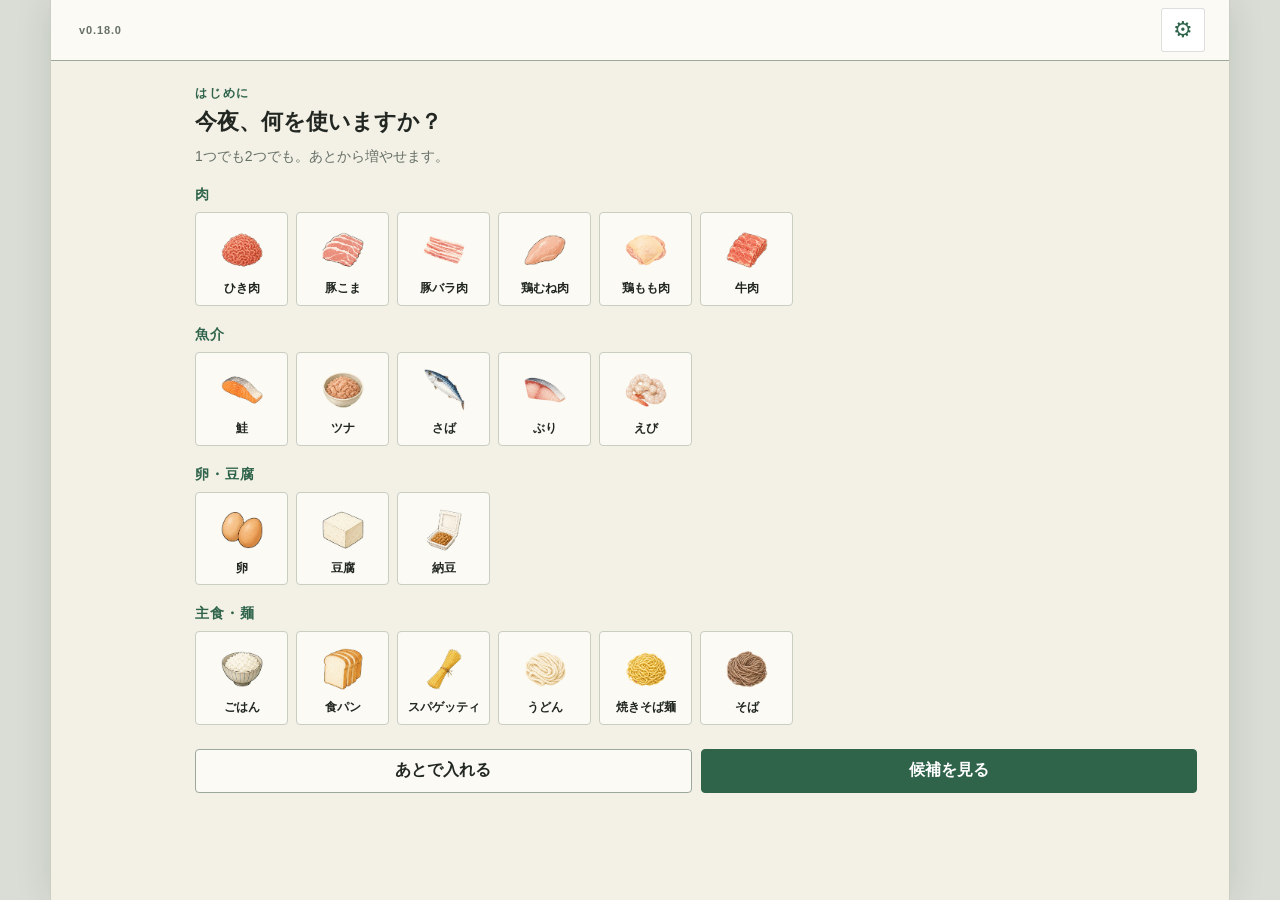
==== index.html @ 42c3d631 "feat: 冷蔵庫の食材を大きくし、上の棚から詰める 方針書は冷蔵庫の絵を「変更しない表現の核」と定めているのに、この画面が いちばん粗かった。食材は48px相当で、3品を3段の冷蔵室へ入れると各段に" ====
<!doctype html>
<html lang="ja">
<head>
  <meta charset="utf-8">
  <meta name="viewport" content="width=device-width, initial-scale=1, viewport-fit=cover">
  <meta name="theme-color" content="#f3f0e6">
  <meta name="description" content="冷蔵庫の在庫を管理し、残っている食材から今日作れる料理を提案するスマホ・タブレット対応アプリ">
  <title>冷蔵庫の現在地</title>
  <link rel="manifest" href="manifest.json?v=b750de2d">
  <link rel="icon" type="image/png" sizes="32x32" href="assets/icons/favicon-32.png?v=a1371f08">
  <link rel="apple-touch-icon" href="assets/icons/apple-touch-icon.png?v=0db390f0">
  <meta name="apple-mobile-web-app-capable" content="yes">
  <meta name="mobile-web-app-capable" content="yes">
  <meta name="apple-mobile-web-app-status-bar-style" content="default">
  <meta name="apple-mobile-web-app-title" content="冷蔵庫の現在地">
  <link rel="stylesheet" href="styles.css?v=ec58aba3">
  <script src="vendor/tesseract/tesseract.min.js?v=7.0.0" defer></script>
  <script src="recipe-expansion.js?v=3e0c5a6c" defer></script>
  <script src="app.js?v=535bc3f7" defer></script>
  <!--
    起動の読み込み画面は、外部CSS（styles.css）が届く前から出したいので、
    ここだけ色を直書きしている（:root の変数に頼らない）。回線が細いときほど
    このCSSが要るのに、それ自体が同じ回線でまだ届いていない、という
    ねじれを避けるため。
  -->
  <style>
    #boot-loading {
      position: fixed;
      inset: 0;
      z-index: 999;
      display: flex;
      flex-direction: column;
      align-items: center;
      justify-content: center;
      gap: 14px;
      background: #f3f0e6;
      color: #667067;
      font-family: -apple-system, BlinkMacSystemFont, "Hiragino Sans", "Yu Gothic UI", sans-serif;
    }
    #boot-loading[hidden] {
      display: none;
    }
    #boot-loading .boot-loading-mark {
      width: 34px;
      height: 34px;
      border-radius: 50%;
      border: 3px solid #dce8df;
      border-top-color: #2f644b;
      animation: boot-loading-spin 0.9s linear infinite;
    }
    #boot-loading p {
      margin: 0;
      font-size: 0.8rem;
      font-weight: 700;
      letter-spacing: 0.02em;
    }
    @keyframes boot-loading-spin {
      to { transform: rotate(360deg); }
    }
    @media (prefers-reduced-motion: reduce) {
      #boot-loading .boot-loading-mark {
        animation: none;
      }
    }
  </style>
  <script>
    // ★app.js は素通しの逐次実行で、途中で例外が起きると最後の
    // 「読み込み画面を消す」行まで届かない。読み込み画面が消えないまま
    // 固まって見えるのを避けるため、ここだけは app.js を待たずに
    // 一定時間で強制的に消す安全弁を置いておく。
    window.setTimeout(() => {
      const el = document.getElementById("boot-loading");
      if (el) el.hidden = true;
    }, 8000);
  </script>
</head>
<body>
  <div id="boot-loading" role="status" aria-live="polite">
    <span class="boot-loading-mark" aria-hidden="true"></span>
    <p>読み込んでいます…</p>
  </div>
  <div class="app-shell">
    <!-- タイトルは出さない（本人の指定）。共有中は同期をすぐ押せる細い帯にする -->
    <header class="app-header" id="app-header">
      <h1 class="visually-hidden">冷蔵庫の現在地</h1>
      <p class="app-version" id="app-version" aria-label="アプリのバージョン"></p>
      <div class="header-actions">
        <button class="header-sync-button" type="button" id="header-sync" aria-label="共有データを今すぐ同期する" hidden>
          <span class="header-sync-icon" aria-hidden="true">↻</span>
          <span id="header-sync-label">同期</span>
        </button>
        <button class="header-settings-button" type="button" id="open-settings" aria-label="設定" aria-haspopup="dialog" aria-controls="settings-dialog">
          <span aria-hidden="true">⚙</span>
        </button>
      </div>
    </header>

    <main>
      <!-- 初回だけ出す。サンプルの5品を入れる代わりに、最初の一食を決める
           過程をそのまま登録にする（PRODUCT_DIRECTION.md の該当節） -->
      <section class="view onboarding-view" id="onboarding-view" aria-labelledby="onboarding-title" hidden>
        <div class="onboarding-head">
          <p class="eyebrow" id="onboarding-step-label">はじめに</p>
          <h2 id="onboarding-title">今夜、何を使いますか？</h2>
          <p class="onboarding-lead" id="onboarding-lead">1つでも2つでも。あとから増やせます。</p>
        </div>

        <div class="onboarding-leads" id="onboarding-leads"></div>

        <div class="onboarding-extras" id="onboarding-extras" hidden>
          <div class="onboarding-preview" id="onboarding-preview" aria-live="polite"></div>
          <div class="onboarding-extra-grid" id="onboarding-extra-grid"></div>
        </div>

        <div class="onboarding-actions">
          <button class="button button-secondary" type="button" id="onboarding-skip">あとで入れる</button>
          <button class="button button-primary" type="button" id="onboarding-next" disabled>候補を見る</button>
        </div>
      </section>

      <!-- 初回登録の続き。売り場を順番に回って、持っているものをタップする -->
      <section class="view refine-view" id="refine-view" aria-labelledby="refine-title" hidden>
        <div class="refine-head">
          <p class="eyebrow" id="refine-progress"></p>
          <h2 id="refine-title"></h2>
          <p class="refine-lead">家にあるものをタップしてください。量は聞きません。</p>
        </div>
        <div class="refine-grid" id="refine-grid"></div>
        <div class="refine-actions">
          <button class="button button-secondary" type="button" id="refine-quit">やめる</button>
          <button class="button button-primary" type="button" id="refine-next">次の売り場へ</button>
        </div>
      </section>

      <section class="view" id="inventory-view" aria-label="冷蔵庫">
        <!-- 「冷蔵庫」と「在庫」は同じ在庫の別の見せ方なので、タブを2つ持たず
             ここで行き来する。絵＝見渡す、一覧＝直す。 -->
        <div class="fridge-visual-heading">
          <h3 id="fridge-visual-title">わたしの冷蔵庫</h3>
          <button class="mode-switch" type="button" id="go-inventory-list">
            <svg class="mode-switch-icon" viewBox="0 0 24 24" aria-hidden="true" focusable="false"><path d="M4 6.4h.01"/><path d="M8.4 6.4H20"/><path d="M4 12h.01"/><path d="M8.4 12H20"/><path d="M4 17.6h.01"/><path d="M8.4 17.6H20"/></svg>
            一覧で直す
          </button>
        </div>

        <!-- 昨日以前に作った分の在庫を、実物と突き合わせる -->
        <section class="day-after-check" id="day-after-check" aria-labelledby="day-after-title" hidden>
          <p class="eyebrow">昨日の料理のあと</p>
          <h3 id="day-after-title">いま、冷蔵庫はどうなっていますか？</h3>
          <p class="day-after-lead" id="day-after-lead"></p>
          <ul class="day-after-list" id="day-after-list"></ul>
          <button class="button button-secondary day-after-skip" type="button" id="day-after-skip">あとで</button>
        </section>

        <!-- 期限が今日まで・3日以内・期限切れの食材だけを、操作を止めずに知らせる -->
        <section class="expiry-alert" id="expiry-alert" aria-labelledby="expiry-alert-title" hidden>
          <div class="expiry-alert-heading">
            <div>
              <p class="eyebrow">使いきりのお知らせ</p>
              <h3 id="expiry-alert-title">そろそろ使いたい食材があります</h3>
            </div>
            <span id="expiry-alert-summary"></span>
          </div>
          <div class="expiry-alert-list" id="expiry-alert-list"></div>
          <p class="expiry-alert-note">「買って◯日」は購入からの日数です。食材をタップすると残量や期限を直せます。「捨てる」は廃棄として履歴に残り、すぐ取り消せます。</p>
        </section>

        <!-- 保存済みデータにサンプルの5品が残っている人へ、一度だけ出す -->
        <section class="sample-notice" id="sample-notice" hidden>
          <p class="eyebrow">はじめに入っていた食材</p>
          <h3>この5品は、あなたが入れたものではありません</h3>
          <p id="sample-notice-list"></p>
          <p class="sample-notice-note">片付けると、料理の候補が実際の冷蔵庫だけから出ます。自分で足したものは残ります。</p>
          <div class="sample-notice-actions">
            <button class="button button-secondary" type="button" id="sample-notice-keep">このまま使う</button>
            <button class="button button-primary" type="button" id="sample-notice-clear">片付ける</button>
          </div>
        </section>

        <section class="fridge-visual" aria-labelledby="fridge-visual-title">
          <div id="fridge-scene"></div>
        </section>
      </section>

      <section class="view" id="management-view" aria-labelledby="management-title" hidden>
        <div class="management-heading">
          <div>
            <button class="mode-switch is-back" type="button" id="go-fridge-scene">
              <svg class="mode-switch-icon" viewBox="0 0 24 24" aria-hidden="true" focusable="false"><path d="M5 2.9h14a2 2 0 0 1 2 2v14.2a2 2 0 0 1-2 2H5a2 2 0 0 1-2-2V4.9a2 2 0 0 1 2-2Z"/><path d="M3 9.6h18"/><path d="M6.4 5.9v2.1"/><path d="M6.4 12.4v2.8"/></svg>
              冷蔵庫の絵へ
            </button>
            <h2 id="management-title">在庫を直す</h2>
            <p class="overview-copy">残量変更・使い切り・廃棄・完全削除</p>
          </div>
          <div class="management-actions">
            <button class="button button-secondary receipt-scan-button" type="button" id="scan-receipt">
              <span aria-hidden="true">▣</span>
              レシートから
            </button>
            <button class="button button-primary add-button" type="button" id="add-ingredient">
              ＋ 食材を追加
            </button>
          </div>
        </div>

        <section class="management-expiring" id="management-expiring" aria-labelledby="management-expiring-title" hidden>
          <h3 id="management-expiring-title">そろそろ使いたいもの</h3>
          <div class="management-expiring-list" id="management-expiring-list"></div>
        </section>

        <div class="storage-tabs" role="group" aria-label="保存場所で絞り込む">
          <button type="button" class="storage-tab is-active" data-location="すべて" aria-pressed="true">すべて</button>
          <button type="button" class="storage-tab" data-location="冷蔵" aria-pressed="false">冷蔵</button>
          <button type="button" class="storage-tab" data-location="冷凍" aria-pressed="false">冷凍</button>
          <button type="button" class="storage-tab" data-location="常温" aria-pressed="false">常温</button>
        </div>

        <div class="inventory-list" id="inventory-list" aria-live="polite"></div>

        <details class="finished-section" id="finished-section">
          <summary>
            <span>在庫から外した食材（戻せます）</span>
            <span class="finished-count" id="finished-count">0品</span>
          </summary>
          <div id="finished-list"></div>
        </details>

        <p class="privacy-note" id="privacy-note-inventory">在庫データは、この端末のブラウザ内だけに保存されます。</p>
      </section>

      <section class="view" id="suggestions-view" aria-label="レシピ" hidden>
        <section class="today-ingredient-control" aria-labelledby="today-ingredient-title">
          <button
            class="today-ingredient-trigger"
            type="button"
            id="today-ingredient-trigger"
            aria-haspopup="dialog"
            aria-controls="today-ingredient-dialog"
          >
            <span class="today-ingredient-copy">
              <strong id="today-ingredient-title">今日使いたい食材</strong>
              <em id="today-ingredient-name">タップして選ぶ</em>
            </span>
            <span class="today-ingredient-art" id="today-ingredient-art" aria-hidden="true"></span>
          </button>
          <label class="recipe-sort-control" for="priority-select">
            候補の並べ方
            <select id="priority-select">
              <option value="no-shop">作りやすい順</option>
              <option value="quick">短時間順</option>
            </select>
          </label>
        </section>

        <section class="seasonal-guide" id="seasonal-guide" aria-label="今月の旬と季節のおすすめ"></section>

        <div class="recipe-list" id="recipe-list" aria-live="polite"></div>
        <div class="recipe-more" id="recipe-more">
          <button type="button" id="show-more-recipes">
            <span>あと3つ見る</span>
            <small id="recipe-visible-count"></small>
          </button>
        </div>
      </section>

      <section class="view shopping-view" id="shopping-view" aria-labelledby="shopping-title" hidden>
        <div class="shopping-heading">
          <div>
            <p class="eyebrow">次の買い物を軽くする</p>
            <h2 id="shopping-title">スーパーで買うもの</h2>
            <p class="overview-copy" id="shopping-overview" aria-live="polite"></p>
          </div>
        </div>

        <section class="shopping-note" aria-labelledby="shopping-list-title">
          <div class="shopping-section-heading">
            <div>
              <p class="eyebrow">現在、店内で確認するもの</p>
              <h3 id="shopping-list-title">店内でチェック</h3>
            </div>
            <button class="text-button" type="button" id="clear-bought" hidden>購入済みを消す</button>
          </div>
          <p class="shopping-check-hint">食材のアイコンをタップすると、数量や操作を確認できます。</p>
          <div class="shopping-list" id="shopping-list" aria-live="polite"></div>
        </section>

        <details class="shopping-accordion shopping-illustration-picker">
          <summary class="shopping-accordion-summary">
            <span>
              <span class="eyebrow">イラストから追加</span>
              <strong id="shopping-picker-title">売り場を選ぶ</strong>
            </span>
            <small>タップで追加</small>
          </summary>

          <div class="shopping-accordion-body">
            <div class="shopping-category-layer" id="shopping-category-layer">
              <div class="shopping-category-grid" id="shopping-category-grid"></div>
            </div>

            <div class="shopping-item-layer" id="shopping-item-layer" hidden>
              <button class="shopping-picker-back" type="button" id="shopping-picker-back">← 売り場へ戻る</button>
              <div class="shopping-item-layer-heading">
                <strong id="shopping-picker-category-title"></strong>
                <small>買うものをタップ</small>
              </div>
              <div class="shopping-food-grid" id="shopping-food-grid"></div>
            </div>
          </div>
        </details>

        <details class="shopping-manual">
          <summary>一覧にないものを文字で追加</summary>
          <form class="shopping-add-form" id="shopping-form">
            <label class="shopping-name-field" for="shopping-name">
              買うもの
              <input id="shopping-name" name="name" type="text" autocomplete="off" required placeholder="例：牛乳">
            </label>
            <label class="shopping-quantity-field" for="shopping-quantity">
              数量
              <span class="quantity-editor">
                <button class="quantity-adjust" type="button" data-quantity-adjust="shopping-quantity" data-delta="-1" aria-label="買う数量を減らす">−</button>
                <input id="shopping-quantity" name="quantity" type="number" inputmode="decimal" min="1" step="1" required value="1">
                <button class="quantity-adjust" type="button" data-quantity-adjust="shopping-quantity" data-delta="1" aria-label="買う数量を増やす">＋</button>
              </span>
              <input class="quantity-range" id="shopping-quantity-range" type="range" min="1" max="10" step="1" value="1" aria-label="買う数量をスライドして変更">
            </label>
            <label class="shopping-unit-field" for="shopping-unit">
              単位
              <select id="shopping-unit" name="unit">
                <option value="個">個</option>
                <option value="g">g</option>
                <option value="ml">ml</option>
                <option value="本">本</option>
                <option value="株">株</option>
                <option value="袋">袋</option>
                <option value="パック">パック</option>
                <option value="膳">膳</option>
                <option value="切れ">切れ</option>
                <option value="缶">缶</option>
                <option value="枚">枚</option>
              </select>
            </label>
            <button class="button button-primary shopping-add-button" type="submit">リストに追加</button>
          </form>
        </details>

        <details class="shopping-accordion shopping-recommendations">
          <summary class="shopping-accordion-summary">
            <span>
              <span class="eyebrow">冷蔵庫との組み合わせ</span>
              <strong id="shopping-recommendations-title">今あるものに合う</strong>
            </span>
            <small>1人分を基準</small>
          </summary>
          <div class="shopping-accordion-body">
            <p class="shopping-intro">買い足すと、登録レシピにつながりやすい順です。</p>
            <div class="shopping-recommendation-list" id="shopping-recommendations"></div>
          </div>
        </details>

        <p class="privacy-note" id="privacy-note-shopping">買い物リストも、この端末のブラウザ内だけに保存されます。</p>
      </section>

      <section class="view history-view" id="history-view" aria-labelledby="history-title" hidden>
        <div class="history-heading">
          <div>
            <p class="eyebrow">冷蔵庫で起きたこと</p>
            <h2 id="history-title">履歴</h2>
            <p class="overview-copy">調理・使い切り・廃棄・在庫の修正を、直近50件から表示します。</p>
          </div>
        </div>

        <div class="cooking-history-list" id="cooking-history-list" aria-live="polite"></div>

        <p class="privacy-note" id="privacy-note-history">履歴は月ごとにまとめ、最大1000件まで保存します。1000件を超えると古いものから整理されます。</p>
      </section>
    </main>

    <!-- アイコンは文字記号（▥ ▤ ⌁ ✓ ↶）をやめてインラインSVGにした。端末のフォントで
         形が変わるうえ、▥ と ▤ は並べると見分けられなかった。線は currentColor なので
         現在地の色（.is-active）にそのまま追従する。 -->
    <nav class="bottom-nav" aria-label="主な画面">
      <button type="button" class="nav-button is-active" data-view="inventory" aria-current="page">
        <svg class="nav-icon" viewBox="0 0 24 24" aria-hidden="true" focusable="false"><path d="M5 2.9h14a2 2 0 0 1 2 2v14.2a2 2 0 0 1-2 2H5a2 2 0 0 1-2-2V4.9a2 2 0 0 1 2-2Z"/><path d="M3 9.6h18"/><path d="M6.4 5.9v2.1"/><path d="M6.4 12.4v2.8"/></svg>
        冷蔵庫
      </button>
      <button type="button" class="nav-button" data-view="suggestions">
        <svg class="nav-icon" viewBox="0 0 24 24" aria-hidden="true" focusable="false"><path d="M6 10.7h12v5.5a3.3 3.3 0 0 1-3.3 3.3H9.3A3.3 3.3 0 0 1 6 16.2Z"/><path d="M4.4 10.7h15.2"/><path d="M6 13h-2.6"/><path d="M18 13h2.6"/><path d="M9.6 8c.8-1.1.8-2.3 0-3.4"/><path d="M14.4 8c.8-1.1.8-2.3 0-3.4"/></svg>
        レシピ
      </button>
      <button type="button" class="nav-button" data-view="shopping">
        <span class="nav-icon-with-count" aria-hidden="true"><svg class="nav-icon" viewBox="0 0 24 24" aria-hidden="true" focusable="false"><path d="M8.4 9.4V7.9a3.6 3.6 0 0 1 7.2 0v1.5"/><path d="M3.4 9.4h17.2l-1.4 8.7a2.6 2.6 0 0 1-2.6 2.2H7.4a2.6 2.6 0 0 1-2.6-2.2Z"/><path d="M9.9 13.1v3.6"/><path d="M14.1 13.1v3.6"/></svg><small id="shopping-nav-count" hidden></small></span>
        買い物
      </button>
      <button type="button" class="nav-button" data-view="history">
        <svg class="nav-icon" viewBox="0 0 24 24" aria-hidden="true" focusable="false"><path d="M3.7 12a8.3 8.3 0 1 0 2.6-6"/><path d="M3.5 4.8V9h4.2"/><path d="M12 7.7V12l3.1 1.9"/></svg>
        履歴
      </button>
    </nav>
  </div>

  <dialog class="settings-dialog" id="settings-dialog" aria-labelledby="settings-dialog-title">
    <section class="settings-shell">
      <div class="dialog-head">
        <div>
          <p class="eyebrow">表示を選ぶ</p>
          <h2 id="settings-dialog-title">設定</h2>
        </div>
        <button class="icon-button" type="button" id="close-settings" aria-label="閉じる">×</button>
      </div>

      <div class="settings-row nutrition-settings-row">
        <span class="settings-row-copy">
          <span class="settings-title-line">
            <label for="setting-show-nutrition"><strong>カロリーとPFCを表示する</strong></label>
            <button class="settings-help-button" type="button" id="nutrition-help" aria-expanded="false" aria-controls="settings-nutrition-note" aria-label="カロリーとPFCの数値について">?</button>
          </span>
          <small>料理の候補と、作る前の確認画面に出します</small>
        </span>
        <input id="setting-show-nutrition" type="checkbox" role="switch" aria-label="カロリーとPFCを表示する">
      </div>

      <p class="settings-note nutrition-settings-note" id="settings-nutrition-note" hidden>
        表示される数値は、食品ごとの一般的な参考値と基本調味料の仮定から丸めた目安です。
        商品表示や医療・栄養指導の代わりにはなりません。
      </p>

      <div class="settings-block device-settings">
        <label class="settings-row-copy" for="device-name">
          <strong>この端末の名前</strong>
          <small>変更した端末を見分けるために表示します</small>
        </label>
        <input id="device-name" class="device-name-input" type="text" maxlength="30" autocomplete="off" spellcheck="false" placeholder="例：台所のiPad">
        <p class="settings-note">機種情報は自動取得しません。この名前は変更者の目印で、本人確認には使いません。</p>
      </div>

      <div class="settings-block">
        <div class="settings-row-copy">
          <strong>二人で共有する</strong>
          <small id="share-note"></small>
        </div>

        <div class="share-off" id="share-off">
          <button class="button button-primary share-start" type="button" id="share-create">共有をはじめる</button>
          <details class="share-join">
            <summary>相手の冷蔵庫に入る</summary>
            <label class="account-field" for="share-join-id">
              もらったリンク、または冷蔵庫のID
              <input id="share-join-id" type="text" autocomplete="off" spellcheck="false" placeholder="https://… または 22文字のID">
            </label>
            <button class="button button-secondary" type="button" id="share-join-go">この冷蔵庫に入る</button>
          </details>
        </div>

        <div class="share-on" id="share-on" hidden>
          <p class="share-link-label">相手にこのリンクを渡してください</p>
          <input class="share-link" id="share-link" type="text" readonly>
          <div class="share-actions">
            <button class="button button-secondary" type="button" id="share-copy">リンクをコピー</button>
            <button class="button button-primary" type="button" id="share-now">いま同期する</button>
          </div>
          <p class="settings-note" id="share-status"></p>
          <button class="button button-secondary share-stop" type="button" id="share-stop">共有をやめる</button>
        </div>

        <p class="settings-note share-message" id="share-message" hidden></p>
      </div>

      <div class="settings-block">
        <div class="settings-row-copy">
          <strong>データの持ち出し</strong>
          <small>機種変更や、うっかり消したときの備えに。ファイル1つに書き出します。</small>
        </div>
        <div class="settings-data-actions">
          <button class="button button-secondary" type="button" id="export-data">書き出す</button>
          <button class="button button-secondary" type="button" id="import-data">読み込む</button>
        </div>
        <input type="file" id="import-file" accept="application/json,.json" hidden>

        <!-- 読み込みは今のデータを置き換えるので、何が入るかを見せてから確かめる -->
        <div class="import-preview" id="import-preview" hidden>
          <p id="import-preview-summary"></p>
          <div class="import-preview-actions">
            <button class="button button-secondary" type="button" id="import-cancel">やめる</button>
            <button class="button button-primary" type="button" id="import-apply">置き換える</button>
          </div>
        </div>
        <p class="settings-note import-error" id="import-error" hidden></p>
      </div>

      <p class="privacy-note">表示の設定は、この端末のブラウザ内だけに保存されます。端末名は、共有中の変更データにも添えられます。</p>
    </section>
  </dialog>

  <dialog class="share-join-dialog" id="share-join-dialog" aria-labelledby="share-join-dialog-title">
    <section class="share-join-dialog-shell">
      <div class="dialog-head">
        <div>
          <p class="eyebrow">共有する前に確認</p>
          <h2 id="share-join-dialog-title">この冷蔵庫に入りますか？</h2>
        </div>
        <button class="icon-button" type="button" id="share-join-cancel-icon" aria-label="閉じる">×</button>
      </div>

      <p class="share-join-intro" id="share-join-intro"></p>
      <ul class="share-join-counts" id="share-join-counts" aria-label="この端末にあるデータ"></ul>

      <div class="share-join-options">
        <button class="share-join-option is-recommended" type="button" id="share-join-replace">
          <strong>共有の内容に入れ替える</strong>
          <small>この端末の在庫・買い物・履歴は共有先へ送りません</small>
        </button>
        <button class="share-join-option" type="button" id="share-join-merge">
          <strong>今の内容も合わせる</strong>
          <small>この端末にある内容も相手の冷蔵庫へ送って統合します</small>
        </button>
      </div>

      <p class="settings-note share-join-warning" id="share-join-warning"></p>
      <p class="settings-note share-join-status" id="share-join-status" hidden></p>
      <button class="button button-secondary share-join-cancel" type="button" id="share-join-cancel">やめる</button>
    </section>
  </dialog>

  <dialog class="today-ingredient-dialog" id="today-ingredient-dialog" aria-labelledby="today-ingredient-dialog-title">
    <section class="today-ingredient-dialog-shell">
      <div class="dialog-head">
        <div>
          <h2 id="today-ingredient-dialog-title">今日使いたい食材</h2>
        </div>
        <button class="icon-button" type="button" id="close-today-ingredient-dialog" aria-label="閉じる">×</button>
      </div>

      <p class="today-ingredient-dialog-intro">棚の食材を1つタップすると、候補をすぐ並べ直します。</p>
      <div class="priority-fridge-mock" id="today-ingredient-options"></div>
      <button class="today-ingredient-clear" type="button" id="clear-today-ingredient">指定しない</button>
    </section>
  </dialog>

  <dialog class="ingredient-dialog" id="ingredient-dialog">
    <form id="ingredient-form">
      <div class="dialog-head">
        <div>
          <h2 id="dialog-title">食材を追加</h2>
        </div>
        <button class="icon-button" type="button" id="close-dialog" aria-label="閉じる">×</button>
      </div>

      <div class="ingredient-add-shortcuts" id="ingredient-add-shortcuts">
        <button class="ingredient-add-shortcut ingredient-receipt-shortcut" type="button" id="ingredient-receipt-shortcut">
          <span class="ingredient-receipt-icon" aria-hidden="true"></span>
          <span class="ingredient-shortcut-copy">
            <strong>レシートからまとめて追加</strong>
            <small>写真を撮る・画像を選ぶ</small>
          </span>
          <span class="ingredient-shortcut-arrow" aria-hidden="true">›</span>
        </button>

        <button class="ingredient-add-shortcut ingredient-refine-shortcut" type="button" id="open-refine">
          <span class="ingredient-refine-icon" aria-hidden="true">✓</span>
          <span class="ingredient-shortcut-copy">
            <strong>一覧から一度に追加する</strong>
            <small id="refine-entry-note"></small>
          </span>
          <span class="ingredient-shortcut-arrow" aria-hidden="true">›</span>
        </button>
      </div>

      <input type="hidden" id="ingredient-id">

      <section class="ingredient-picker" id="ingredient-picker" aria-label="イラストから食材を選ぶ">
        <div class="ingredient-picker-layer" id="ingredient-category-layer">
          <div class="ingredient-picker-lead">
            <p class="eyebrow">1. 種類を選ぶ</p>
            <strong>どのあたりの食材ですか？</strong>
          </div>
          <div class="ingredient-category-grid" id="ingredient-category-grid"></div>
          <button class="ingredient-manual-button" type="button" id="ingredient-manual-mode">
            一覧にない食材を文字で追加
          </button>
        </div>

        <div class="ingredient-picker-layer" id="ingredient-item-layer" hidden>
          <button class="ingredient-picker-back" type="button" id="ingredient-picker-back">← 種類へ戻る</button>
          <div class="ingredient-picker-lead">
            <p class="eyebrow">2. 食材を選ぶ</p>
            <strong id="ingredient-picker-category-title"></strong>
          </div>
          <div class="ingredient-item-grid" id="ingredient-item-grid"></div>
        </div>
      </section>

      <section class="ingredient-details" id="ingredient-details" hidden>
        <button class="ingredient-picker-back" type="button" id="ingredient-picker-reselect">← 食材を選び直す</button>
        <div class="selected-ingredient-preview" id="selected-ingredient-preview" hidden></div>

        <label for="ingredient-name" id="ingredient-name-field">
          食材名
          <input id="ingredient-name" name="name" type="text" autocomplete="off" required placeholder="例：キャベツ">
        </label>

        <section class="name-suggestion" id="name-suggestion" aria-live="polite" hidden>
          <p>登録済みの名称「<strong id="suggested-ingredient-name"></strong>」に変更しますか？</p>
          <div>
            <button class="button button-secondary" type="button" id="keep-ingredient-name">このまま登録</button>
            <button class="button button-primary" type="button" id="accept-ingredient-name">変更する</button>
          </div>
        </section>

        <div class="form-grid">
          <label for="ingredient-quantity">
            残量
            <span class="quantity-editor">
              <button class="quantity-adjust" type="button" data-quantity-adjust="ingredient-quantity" data-delta="-1" aria-label="残量を減らす">−</button>
              <input id="ingredient-quantity" name="quantity" type="number" inputmode="decimal" min="1" step="1" required value="1">
              <button class="quantity-adjust" type="button" data-quantity-adjust="ingredient-quantity" data-delta="1" aria-label="残量を増やす">＋</button>
            </span>
            <input class="quantity-range" id="ingredient-quantity-range" type="range" min="1" max="10" step="1" value="1" aria-label="残量をスライドして変更">
          </label>

          <label for="ingredient-unit">
            単位
            <select id="ingredient-unit" name="unit">
              <option value="個">個</option>
              <option value="g">g</option>
              <option value="ml">ml</option>
              <option value="本">本</option>
              <option value="株">株</option>
              <option value="袋">袋</option>
              <option value="パック">パック</option>
              <option value="膳">膳</option>
              <option value="切れ">切れ</option>
              <option value="缶">缶</option>
              <option value="枚">枚</option>
            </select>
          </label>
        </div>

        <label for="ingredient-location">
          保存場所
          <select id="ingredient-location" name="location">
            <option value="冷蔵">冷蔵</option>
            <option value="冷凍">冷凍</option>
            <option value="常温">常温</option>
          </select>
        </label>

        <label class="ingredient-expiry-field" for="ingredient-expiry">
          <span class="ingredient-expiry-label">賞味期限 <em>任意</em></span>
          <input id="ingredient-expiry" name="expiry" type="date">
          <small>未入力でも保存できます。日付部分をタップするとカレンダーが開きます。</small>
        </label>

        <label class="check-row" for="ingredient-priority">
          <input id="ingredient-priority" name="priority" type="checkbox">
          <span>
            <strong>使い切り優先にする</strong>
            <small>料理の提案で先に使う候補にします</small>
          </span>
        </label>

        <div class="dialog-actions">
          <button class="button button-consume" type="button" id="consume-ingredient" hidden>履歴あり削除（使い切った）</button>
          <button class="button button-discard" type="button" id="discard-ingredient" hidden>履歴あり削除（廃棄した）</button>
          <button class="button button-danger" type="button" id="delete-ingredient" hidden>完全削除（履歴に残さない）</button>
          <button class="button button-secondary" type="button" id="cancel-dialog">キャンセル</button>
          <button class="button button-primary" type="submit">保存</button>
        </div>
      </section>
    </form>
  </dialog>

  <input id="receipt-input" type="file" accept="image/*" capture="environment" hidden>

  <dialog class="ingredient-dialog receipt-dialog" id="receipt-dialog">
    <form id="receipt-form">
      <div class="dialog-head">
        <div>
          <p class="eyebrow">写真は端末内だけで解析</p>
          <h2>レシートから追加</h2>
        </div>
        <button class="icon-button" type="button" id="close-receipt-dialog" aria-label="閉じる">×</button>
      </div>

      <p class="receipt-privacy">
        外部の認識APIへ送信しません。読み取りが終わると、写真は保存せず破棄します。
      </p>

      <div class="receipt-processing" id="receipt-processing">
        <img class="receipt-preview" id="receipt-preview" alt="読み取るレシートの写真">
        <div>
          <p class="receipt-status" id="receipt-status" role="status">写真を準備しています…</p>
          <progress id="receipt-progress" max="100" value="0">0%</progress>
          <p class="receipt-model-note">初回だけ日本語OCRデータの準備に時間がかかります。</p>
        </div>
      </div>

      <section class="receipt-results" id="receipt-results" aria-labelledby="receipt-results-title" hidden>
        <div class="receipt-results-heading">
          <div>
            <h3 id="receipt-results-title">追加候補</h3>
            <p id="receipt-summary"></p>
          </div>
          <button class="text-button" type="button" id="select-all-receipt">すべて選択</button>
        </div>
        <p class="receipt-review-note">商品名・数量・保存場所を確認してから追加してください。</p>
        <div class="receipt-candidates" id="receipt-candidates"></div>
      </section>

      <section class="receipt-error" id="receipt-error" hidden>
        <h3>候補を作れませんでした</h3>
        <p id="receipt-error-message">写真を明るい場所で撮り直すか、通常の食材追加をお試しください。</p>
        <button class="button button-secondary" type="button" id="receipt-manual-add">通常の追加を使う</button>
      </section>

      <!-- 候補が0件のときこそ中身を見たいので、結果・エラーのどちらにも属さない位置に置く -->
      <details class="receipt-raw" id="receipt-raw" hidden>
        <summary>読み取った元の文字を見る</summary>
        <pre id="receipt-raw-text"></pre>
      </details>

      <div class="dialog-actions receipt-dialog-actions">
        <button class="button button-secondary" type="button" id="cancel-receipt-dialog">キャンセル</button>
        <button class="button button-primary" type="submit" id="add-receipt-candidates" disabled>選択した食材を追加</button>
      </div>
    </form>
  </dialog>

  <dialog class="ingredient-dialog cook-confirm-dialog" id="cook-confirm-dialog" aria-labelledby="cook-confirm-title">
    <form id="cook-confirm-form">
      <div class="dialog-head">
        <div>
          <p class="eyebrow">作る前の確認</p>
          <h2 id="cook-confirm-title">何人分作りますか？</h2>
        </div>
        <button class="icon-button" type="button" id="close-cook-confirm" aria-label="閉じる">×</button>
      </div>

      <p class="cook-confirm-recipe" id="cook-confirm-recipe"></p>

      <fieldset class="cook-serving-fieldset">
        <legend>作る人数</legend>
        <div class="cook-serving-options" id="cook-serving-options">
          <button class="cook-serving-button" type="button" data-cook-servings="1" aria-pressed="false"><strong>1</strong><span>人分</span></button>
          <button class="cook-serving-button" type="button" data-cook-servings="2" aria-pressed="false"><strong>2</strong><span>人分</span></button>
          <button class="cook-serving-button" type="button" data-cook-servings="3" aria-pressed="false"><strong>3</strong><span>人分</span></button>
          <button class="cook-serving-button" type="button" data-cook-servings="4" aria-pressed="false"><strong>4</strong><span>人分</span></button>
        </div>
      </fieldset>

      <section class="cook-confirm-ingredients" aria-labelledby="cook-confirm-ingredients-title">
        <div class="cook-confirm-ingredients-head">
          <h3 id="cook-confirm-ingredients-title">実際に使う材料</h3>
          <small id="cook-confirm-nutrition"></small>
        </div>
        <div id="cook-confirm-ingredients"></div>

        <section class="cook-extra-section" aria-labelledby="cook-extra-title">
          <div class="cook-extra-heading">
            <h4 id="cook-extra-title">ついでに使う食材</h4>
            <small>レシピ外の食材や、追加で使う分</small>
          </div>
          <div class="cook-extra-add">
            <label>
              食材
              <select id="cook-extra-item"></select>
            </label>
            <label>
              量
              <span class="quantity-with-unit">
                <input id="cook-extra-quantity" type="number" min="0.01" step="any" inputmode="decimal">
                <span id="cook-extra-unit"></span>
              </span>
            </label>
            <button class="button button-secondary" type="button" id="cook-extra-add">追加</button>
          </div>
          <ul class="cook-extra-list" id="cook-extra-list"></ul>
        </section>
      </section>

      <p class="cook-confirm-message" id="cook-confirm-message" aria-live="polite"></p>

      <!-- 量が足りないと分かったときの逃げ道。「戻る」だけを出さない -->
      <div class="cook-fallback" id="cook-fallback" hidden>
        <button class="button button-secondary" type="button" id="cook-fallback-single">1人分にする</button>
        <button class="button button-secondary" type="button" id="cook-fallback-anyway">このまま作る</button>
      </div>

      <div class="dialog-actions">
        <button class="button button-secondary" type="button" id="cancel-cook-confirm">ほかの候補へ</button>
        <button class="button button-primary cook-confirm-button" type="submit" id="confirm-cook">この人数で作る</button>
      </div>
    </form>
  </dialog>

  <dialog class="ingredient-dialog history-edit-dialog" id="history-edit-dialog" aria-labelledby="history-edit-title">
    <form id="history-edit-form">
      <div class="dialog-head">
        <div>
          <p class="eyebrow">調理後の訂正</p>
          <h2 id="history-edit-title">使った食材を修正</h2>
        </div>
        <button class="icon-button" type="button" id="close-history-edit" aria-label="閉じる">×</button>
      </div>

      <p class="history-edit-recipe" id="history-edit-recipe"></p>
      <p class="overview-copy">実際に使った量へ直すと、差分だけ在庫へ反映します。</p>
      <div class="history-edit-ingredients" id="history-edit-ingredients"></div>

      <section class="history-edit-add" aria-labelledby="history-edit-add-title">
        <h3 id="history-edit-add-title">使った食材を追加</h3>
        <div class="cook-extra-add">
          <label>
            食材
            <select id="history-edit-add-item"></select>
          </label>
          <label>
            量
            <span class="quantity-with-unit">
              <input id="history-edit-add-quantity" type="number" min="0.01" step="any" inputmode="decimal">
              <span id="history-edit-add-unit"></span>
            </span>
          </label>
          <button class="button button-secondary" type="button" id="history-edit-add">追加</button>
        </div>
      </section>

      <p class="cook-confirm-message" id="history-edit-message" aria-live="polite"></p>
      <div class="dialog-actions">
        <button class="button button-secondary" type="button" id="cancel-history-edit">キャンセル</button>
        <button class="button button-primary" type="submit" id="save-history-edit">修正を保存</button>
      </div>
    </form>
  </dialog>

  <div class="toast" id="toast" role="status" aria-live="polite" hidden>
    <span id="toast-message"></span>
    <button type="button" id="toast-action" hidden>戻す</button>
  </div>
</body>
</html>
---- styles.css ----
:root {
  color-scheme: light;
  --paper: #f3f0e6;
  --paper-raised: #fbfaf5;
  --ink: #222722;
  --muted: #667067;
  --line: #c9cec1;
  --line-strong: #9da89d;
  --leaf: #2f644b;
  --leaf-dark: #214936;
  --leaf-soft: #dce8df;
  --warm: #a8492d;
  --warm-soft: #f1dfd8;
  --shadow: rgb(34 39 34 / 14%);

  /* ---- 文字の大きさ（design/TOKEN_SHEET.md §2 が正）------------------------
     基準16px・比率およそ1.2の6段＋micro。値を変えるときはコードより先にシートを直す。
     scripts/check-type-scale.mjs が「シートに無い font-size」をCIで止める。 */
  --fs-micro: 0.6875rem;   /* 11px 読まなくても操作できる微小ラベルだけ（シート §2の例外表） */
  --fs-caption: 0.75rem;   /* 12px 注記・eyebrow・状態タグ ← 読ませる文字の下限 */
  --fs-sub: 0.875rem;      /* 14px 補助情報・ナビラベル・行操作 */
  --fs-body: 1rem;         /* 16px 本文・主情報・フォーム部品（iOSの自動拡大を避ける下限） */
  --fs-lead: 1.125rem;     /* 18px カード見出し・節見出し */
  --fs-title: 1.375rem;    /* 22px 画面見出し・注目レシピ名 */
  --fs-display: 1.625rem;  /* 26px タブレットの画面見出し */

  /* ---- 記号・アイコンの大きさ（シート §3）------------------------------------
     読む文字とは別の軸。タップ領域は別途44px以上を保つ。 */
  --icon-sm: 18px;
  --icon-md: 22px;
  --icon-lg: 26px;
  --icon-xl: 32px;
}

* {
  box-sizing: border-box;
}

html {
  background: #d9ddd5;
  font-family: -apple-system, BlinkMacSystemFont, "Hiragino Sans", "Yu Gothic UI", sans-serif;
  color: var(--ink);
}

body {
  margin: 0;
  min-width: 320px;
}

html,
body {
  overscroll-behavior-y: none;
}

button,
input,
select {
  font: inherit;
}

button {
  touch-action: manipulation;
}

button,
select,
input {
  min-height: 44px;
}

button:focus-visible,
select:focus-visible,
input:focus-visible,
summary:focus-visible {
  outline: 3px solid rgb(47 100 75 / 35%);
  outline-offset: 2px;
}

.app-shell {
  /* ナビはfixedで画面に固定する。ここは短い画面でも背景を最下段まで伸ばす。 */
  display: flex;
  flex-direction: column;
  min-height: 100dvh;
  max-width: 540px;
  margin: 0 auto;
  background: var(--paper);
  border-inline: 1px solid var(--line);
}

.app-shell > main {
  flex: 1;
  min-height: 0;
  padding-bottom: calc(55px + env(safe-area-inset-bottom));
}

/* 冷蔵庫／パントリーの全体が画面に収まるときだけJSで付く。
   touch-actionまで止めることで、iOSの画面端の小さな縦揺れも起こさない。 */
html.is-inventory-fit,
body.is-inventory-fit {
  height: 100dvh;
  overflow: hidden;
}

body.is-inventory-fit .app-shell {
  height: 100dvh;
  overflow: hidden;
  touch-action: none;
}

.app-version {
  margin: 0;
  color: var(--muted);
  font-size: var(--fs-micro);
  font-variant-numeric: tabular-nums;
  font-weight: 700;
  letter-spacing: 0.08em;
  line-height: 1;
}

/* タイトルを持たない細い帯。バージョンが左、同期と設定が右。
   読み上げにはタイトルを残す（.visually-hidden の h1） */
.app-header {
  display: flex;
  align-items: center;
  justify-content: space-between;
  gap: 10px;
  padding: max(6px, env(safe-area-inset-top)) 12px 6px 16px;
  border-bottom: 1px solid var(--line-strong);
  background: var(--paper-raised);
}

.header-actions {
  display: flex;
  align-items: center;
  gap: 7px;
}

.header-sync-button {
  display: inline-flex;
  align-items: center;
  justify-content: center;
  gap: 4px;
  min-height: 38px;
  padding: 0 10px;
  border: 1px solid rgb(47 100 75 / 30%);
  border-radius: 3px;
  background: #f5faf6;
  color: var(--leaf);
  font-size: var(--fs-caption);
  font-weight: 700;
  line-height: 1;
}

.header-sync-button[hidden] {
  display: none;
}

.header-sync-button.is-pending {
  border-color: rgb(164 105 42 / 35%);
  background: #fff8e9;
  color: #80551f;
}

.header-sync-button:disabled {
  opacity: 0.7;
}

.header-sync-icon {
  font-size: var(--icon-sm);
}

.header-sync-button.is-syncing .header-sync-icon {
  animation: boot-loading-spin 0.9s linear infinite;
}

.visually-hidden {
  position: absolute;
  width: 1px;
  height: 1px;
  margin: -1px;
  overflow: hidden;
  clip-path: inset(50%);
  white-space: nowrap;
}

.app-header[hidden] {
  display: none;
}

.eyebrow {
  margin: 0 0 5px;
  color: var(--leaf);
  font-size: var(--fs-caption);
  font-weight: 700;
  letter-spacing: 0.15em;
  text-transform: uppercase;
}

.header-line,
.dialog-head {
  display: flex;
  align-items: flex-start;
  justify-content: space-between;
  gap: 14px;
}

h1,
h2,
h3,
p {
  margin-top: 0;
}

h1,
h2,
h3 {
  font-family: "Hiragino Mincho ProN", "Yu Mincho", ui-serif, serif;
}

/* 唯一の h1 は .visually-hidden の読み上げ用タイトルで画面に出ない。
   可変の clamp を持つ意味がないので、スケール上の値にそろえておく。 */
h1 {
  margin-bottom: 0;
  font-size: var(--fs-display);
  line-height: 1.15;
}

h2 {
  margin-bottom: 5px;
  font-size: var(--fs-title);
}

h3 {
  margin-bottom: 4px;
  font-size: var(--fs-lead);
}

/* ホーム右上の設定ボタン。食材追加は在庫画面と各棚の「＋」に入口があるので、
   ここは設定に譲っている。 */
/* シート §3「タップ領域は44×44px以上」。design-lint U1 が38×38で落ちていた。
   見た目の枠は38pxのまま、押せる範囲だけを44pxへ広げる。 */
.header-settings-button {
  flex: none;
  width: 44px;
  min-height: 44px;
  padding: 0;
  border: 1px solid rgb(66 76 68 / 18%);
  border-radius: 3px;
  background: #fff;
  color: var(--leaf);
  font-size: var(--icon-md);
  line-height: 1;
}

.header-settings-button:active {
  background: #f1efe6;
}

.settings-dialog {
  width: min(92vw, 420px);
  padding: 0;
  border: none;
  border-radius: 6px;
  background: #fdfcf7;
}

.settings-dialog::backdrop {
  background: rgb(38 44 39 / 45%);
}

.settings-shell {
  padding: 18px 18px 20px;
}

.settings-row {
  display: flex;
  align-items: center;
  justify-content: space-between;
  gap: 14px;
  margin-top: 6px;
  padding: 12px 0;
  border-top: 1px solid rgb(66 76 68 / 12%);
  border-bottom: 1px solid rgb(66 76 68 / 12%);
}

.settings-row-copy strong {
  display: block;
  font-size: var(--fs-body);
}

.settings-row-copy {
  min-width: 0;
}

.nutrition-settings-row {
  padding-block: 8px;
}

.settings-title-line {
  display: flex;
  align-items: center;
  gap: 6px;
}

.settings-title-line label {
  cursor: pointer;
}

.settings-help-button {
  position: relative;
  display: grid;
  flex: none;
  width: 44px;
  height: 44px;
  min-height: 44px;
  place-items: center;
  padding: 0;
  border: 0;
  border-radius: 50%;
  background: transparent;
  color: var(--leaf-dark);
  font-size: var(--fs-sub);
  font-weight: 900;
  line-height: 1;
}

.settings-help-button::before {
  position: absolute;
  width: 28px;
  height: 28px;
  border: 1px solid #87958b;
  border-radius: 50%;
  background: var(--paper-raised);
  content: "";
}

.settings-help-button[aria-expanded="true"]::before {
  border-color: var(--leaf);
  background: var(--leaf-soft);
}

.settings-help-button:focus-visible {
  outline: 3px solid rgb(47 100 75 / 35%);
  outline-offset: 2px;
}

.settings-row-copy small {
  display: block;
  margin-top: 3px;
  font-size: var(--fs-sub);
  color: #6d7a6f;
}

/* 誰でもスイッチと分かる丸いピル型。角のある札の案は「変」との
   本人評だったのでやめた。色だけアプリの葉色に合わせる。 */
.settings-row input[type="checkbox"] {
  flex: none;
  position: relative;
  width: 52px;
  height: 32px;
  /* 全体の input { min-height: 44px }（タップ領域の確保）が当たると
     縦に伸びる。この行は label 全体がタップできるので、見た目は32pxでよい */
  min-height: 0;
  margin: 0;
  padding: 0;
  appearance: none;
  -webkit-appearance: none;
  border: 1px solid rgb(66 76 68 / 28%);
  border-radius: 999px;
  background: #dcd9cc;
  cursor: pointer;
  transition: background 160ms ease, border-color 160ms ease;
}

.settings-row input[type="checkbox"]::after {
  content: "";
  position: absolute;
  top: 2px;
  left: 2px;
  width: 26px;
  height: 26px;
  border-radius: 50%;
  background: #fff;
  box-shadow: 0 1px 3px rgb(38 44 39 / 30%);
  transition: transform 160ms ease;
}

.settings-row input[type="checkbox"]:checked {
  border-color: var(--leaf);
  background: var(--leaf);
}

.settings-row input[type="checkbox"]:checked::after {
  transform: translateX(20px);
}

.settings-row input[type="checkbox"]:focus-visible {
  outline: 3px solid rgb(47 100 75 / 35%);
  outline-offset: 2px;
}

.settings-note {
  margin: 12px 0 0;
  font-size: var(--fs-sub);
  line-height: 1.6;
  color: #6d7a6f;
}

.nutrition-settings-note {
  margin-top: 6px;
  padding: 8px 10px;
  border-left: 3px solid var(--leaf);
  background: var(--leaf-soft);
  font-size: var(--fs-caption);
  line-height: 1.5;
}

.nutrition-settings-note[hidden] {
  display: none;
}

.device-settings {
  display: grid;
  gap: 8px;
}

.device-name-input {
  margin-top: 2px;
}

.device-settings .settings-note {
  margin-top: 0;
}

.view {
  padding: 12px 14px 26px;
}

.overview-copy {
  margin: 0;
  color: var(--muted);
  font-size: var(--fs-sub);
}

.button,
.icon-button,
.item-name-button,
.storage-tab,
.cook-serving-button,
.nav-button,
.quantity-button,
.row-action,
.restore-button,
.text-button,
.toast button {
  border: 0;
  cursor: pointer;
}

.button {
  padding: 10px 14px;
  border: 1px solid var(--line-strong);
  border-radius: 4px;
  font-weight: 700;
}

.button-primary {
  border-color: var(--leaf);
  background: var(--leaf);
  color: #fff;
}

.button-primary:hover {
  background: var(--leaf-dark);
}

.button-secondary {
  background: var(--paper-raised);
  color: var(--ink);
}

.button-danger {
  border-color: var(--warm);
  background: transparent;
  color: var(--warm);
}

.button-consume {
  border-color: var(--leaf);
  background: var(--leaf-soft);
  color: var(--leaf-dark);
}

.button-discard {
  border-color: #9a713f;
  background: #fff7e8;
  color: #765127;
}

.add-button {
  flex: none;
}

.fridge-visual {
  margin: 0 0 14px;
}

.fridge-visual-heading {
  display: flex;
  flex-wrap: wrap;
  gap: 6px 10px;
  align-items: center;
  justify-content: space-between;
  margin-bottom: 3px;
}

/* 絵と一覧を行き来する入口。タブに見せると 冷蔵庫／パントリー と紛れるので、
   見出しの右に置く控えめなボタンにする。 */
.mode-switch {
  display: inline-flex;
  flex: none;
  gap: 6px;
  align-items: center;
  min-height: 44px;
  padding: 0 10px;
  border: 1px solid rgb(47 100 75 / 26%);
  border-radius: 4px;
  background: var(--paper-raised);
  color: var(--leaf);
  font-size: var(--fs-sub);
  font-weight: 700;
  line-height: 1;
}

.mode-switch:hover,
.mode-switch:focus-visible {
  border-color: var(--leaf);
  background: var(--leaf-soft);
}

.mode-switch-icon {
  width: var(--icon-sm);
  height: var(--icon-sm);
  fill: none;
  stroke: currentColor;
  stroke-width: 1.7;
  stroke-linecap: round;
  stroke-linejoin: round;
}

/* 一覧側の戻り口は見出しの上に置くので、余白の付き方だけ変える */
.mode-switch.is-back {
  margin-bottom: 6px;
  padding-inline: 10px 12px;
}

.fridge-visual-heading h3 {
  margin: 0;
  font-size: var(--fs-lead);
}

.fridge-appliance {
  position: relative;
  width: min(100%, 390px);
  margin: 0 auto;
  padding: 9px;
  border: 5px solid #52675b;
  border-radius: 19px 19px 11px 11px;
  background: #d7dfd8;
  box-shadow:
    inset 0 0 0 2px #f9faf5,
    7px 8px 0 #c6ccc2;
}

.fridge-appliance::before {
  position: absolute;
  z-index: 2;
  top: 38px;
  right: -10px;
  width: 5px;
  height: 68px;
  border-radius: 0 4px 4px 0;
  background: #52675b;
  content: "";
}

.fridge-freezer,
.fridge-chamber {
  position: relative;
  overflow: hidden;
  border: 2px solid #8d9d94;
}

.fridge-freezer {
  min-height: 0;
  padding: 26px 10px 8px;
  border-color: #7899a6;
  border-radius: 10px 10px 4px 4px;
  background:
    linear-gradient(180deg, rgb(255 255 255 / 58%), rgb(175 214 229 / 80%)),
    #c7e2ed;
}

.fridge-freezer .fridge-compartment-label {
  color: #315866;
}

.fridge-chamber {
  min-height: 0;
  margin-top: 7px;
  padding: 27px 10px 7px;
  background:
    linear-gradient(180deg, rgb(255 255 255 / 48%), rgb(189 207 196 / 72%)),
    #cfdcd3;
}

.fridge-compartment-label {
  position: absolute;
  top: 7px;
  left: 10px;
  color: #405348;
  font-size: var(--fs-caption);
  font-weight: 800;
  letter-spacing: 0.08em;
}

.fridge-light {
  position: absolute;
  top: 10px;
  right: 12px;
  width: 40px;
  height: 7px;
  border-radius: 8px;
  background: #fff7c5;
  box-shadow: 0 4px 16px #fff3aa;
}

.fridge-shelf {
  min-height: 78px;
  padding: 2px 1px 4px;
  border-bottom: 4px solid #93a69a;
  box-shadow: 0 3px 0 rgb(255 255 255 / 62%);
}

.freezer-shelf {
  min-height: 78px;
  padding: 2px 1px 4px;
  border-bottom: 4px solid #8bafbd;
  box-shadow: 0 3px 0 rgb(255 255 255 / 58%);
}

.fridge-shelf + .fridge-shelf,
.freezer-shelf + .freezer-shelf {
  margin-top: 4px;
}

/* 棚の段数は最初に一度決めるだけの操作。棚と同じ幅の箱で置くと
   食材と同じ強さで目に入るので、右端の控えめな並びへ下げる。
   押せる大きさ（44px）は保つ。 */
.shelf-count-control {
  display: grid;
  grid-template-columns: 44px auto 44px;
  align-items: center;
  justify-content: end;
  min-height: 44px;
  margin-top: 2px;
  margin-left: auto;
  padding: 0;
  border: 0;
  background: transparent;
}

/* 段数のボタン。棚の一部ではなく操作なので、丸くして地に溶かす。
   押せる大きさは44pxのまま保つ。 */
.shelf-count-control button {
  display: grid;
  place-items: center;
  width: 44px;
  height: 44px;
  padding: 0;
  border: 1px solid rgb(101 121 109 / 45%);
  border-radius: 50%;
  background: rgb(255 255 255 / 55%);
  color: #35483e;
  font-size: var(--icon-md);
  font-weight: 700;
  line-height: 1;
}

.shelf-count-control button:hover,
.shelf-count-control button:focus-visible {
  border-color: #65796d;
  background: rgb(255 255 255 / 88%);
}

.shelf-count-control-freezer button {
  border-color: rgb(82 120 135 / 45%);
  color: #315866;
}

.shelf-count-control-pantry button {
  border-color: rgb(122 92 64 / 45%);
  color: #6d5133;
}

.shelf-count-control button:last-child {
  justify-self: end;
}

.shelf-count-control button:disabled {
  opacity: 0.3;
}

.shelf-count-control span {
  min-width: 36px;
  color: #405348;
  font-size: var(--fs-caption);
  font-weight: 800;
  letter-spacing: 0.08em;
  text-align: center;
}

.shelf-count-control-pantry span {
  color: #6d5133;
}

/* 4列・左詰め。以前は7列相当で1つ48pxしかなく、棚に点々と並ぶだけだった。
   6品目までは同じ棚に入り、4つを超えたら同じ棚の中で折り返す（棚は縦に伸びる）。 */
.fridge-foods {
  display: grid;
  grid-template-columns: repeat(4, minmax(0, 1fr));
  justify-content: start;
  justify-items: center;
  align-items: end;
  max-width: 342px;
  min-height: 64px;
  margin-inline: auto;
  gap: 2px 4px;
}

.fridge-food {
  position: relative;
  display: grid;
  justify-items: center;
  align-content: end;
  width: 100%;
  max-width: 78px;
  min-width: 0;
  min-height: 78px;
  padding: 1px 0 0;
  border: 0;
  background: transparent;
  color: var(--ink);
  touch-action: none;
  user-select: none;
  -webkit-user-select: none;
}

.fridge-food::after {
  position: absolute;
  inset: 0;
  border: 2px solid transparent;
  border-radius: 8px;
  content: "";
}

.fridge-food:hover::after,
.fridge-food:active::after,
.fridge-food:focus-visible::after {
  border-color: var(--leaf);
  background: rgb(255 255 255 / 28%);
}

.fridge-food.is-expiry-soon::after,
.fridge-food.is-expiry-today::after {
  border-color: #c88b2e;
}

.fridge-food.is-expiry-expired::after {
  border-color: var(--warm);
}

.fridge-food.is-priority::before {
  position: absolute;
  z-index: 3;
  top: 12px;
  right: 3px;
  width: 8px;
  height: 8px;
  border-radius: 50%;
  background: var(--warm);
  content: "";
}

.food-hp-gauge {
  position: absolute;
  z-index: 2;
  top: 1px;
  left: 50%;
  width: min(46px, calc(100% - 8px));
  height: 7px;
  overflow: hidden;
  border: 1px solid #53665b;
  border-radius: 2px;
  background:
    repeating-linear-gradient(90deg, transparent 0 8px, rgb(61 76 67 / 22%) 8px 9px),
    #d9dfda;
  box-shadow: inset 0 1px 1px rgb(255 255 255 / 72%);
  pointer-events: none;
  transform: translateX(-50%);
}

.food-hp-gauge > span {
  display: block;
  width: var(--food-level);
  height: 100%;
  background: linear-gradient(180deg, #79bd75, #3f8d53);
  transition: width 180ms ease;
}

.food-hp-gauge.is-warning > span {
  background: linear-gradient(180deg, #e4be58, #ba812f);
}

.food-hp-gauge.is-critical > span {
  background: linear-gradient(180deg, #df735f, #ae4037);
}

.food-expiry-badge {
  position: absolute;
  z-index: 4;
  right: 1px;
  bottom: 2px;
  display: grid;
  place-items: center;
  min-width: 18px;
  height: 18px;
  padding-inline: 4px;
  border: 1px solid #fff9e7;
  border-radius: 9px;
  background: #c88b2e;
  color: white;
  font-family: sans-serif;
  font-size: var(--fs-micro);
  font-weight: 900;
  line-height: 1;
  box-shadow: 0 1px 3px rgb(50 36 20 / 25%);
  pointer-events: none;
}

.food-expiry-badge.is-expired {
  background: var(--warm);
}

.fridge-food .ingredient-illustration,
.fridge-food .ingredient-initial {
  width: min(72px, 100%);
  height: auto;
  aspect-ratio: 1;
}

.shelf-add-food {
  position: relative;
  display: grid;
  place-items: center;
  align-self: end;
  width: 100%;
  max-width: 56px;
  min-height: 62px;
  padding: 1px 0 0;
  border: 0;
  background: transparent;
  color: #52665a;
  touch-action: manipulation;
}

.shelf-add-food span {
  display: grid;
  place-items: center;
  width: 24px;
  height: 24px;
  border: 1.5px solid #81978a;
  border-radius: 50%;
  background: rgb(247 250 245 / 86%);
  box-shadow: inset 0 -2px 0 rgb(90 112 98 / 8%);
  font-family: sans-serif;
  font-size: var(--icon-sm);
  font-weight: 500;
  line-height: 1;
  transition: transform 120ms ease, background-color 120ms ease;
}

.shelf-add-food-freezer {
  color: #437386;
}

.shelf-add-food-freezer span {
  border-color: #75a5b7;
  background: rgb(225 245 252 / 76%);
}

.shelf-add-food-pantry {
  color: #765d3e;
}

.shelf-add-food-pantry span {
  border-color: #ad8d63;
  background: rgb(249 238 218 / 76%);
}

.shelf-add-food:hover span,
.shelf-add-food:active span,
.shelf-add-food:focus-visible span {
  transform: translateY(-1px) scale(1.06);
  background-color: rgb(255 255 255 / 90%);
}

.shelf-add-food:focus-visible {
  outline: 2px solid var(--leaf);
  outline-offset: -4px;
  border-radius: 8px;
}

.fridge-food.is-dragging {
  opacity: 0.18;
  pointer-events: none;
}

.fridge-foods.is-reordering .fridge-food:not(.is-dragging), {
  transition: transform 170ms cubic-bezier(0.2, 0.75, 0.25, 1);
  will-change: transform;
}

.fridge-food.is-reorder-shifting {
  transform: translate3d(var(--reorder-shift), 0, 0) scale(0.96);
}

.fridge-drag-ghost {
  position: fixed;
  z-index: 100;
  margin: 0;
  border: 1px solid rgb(82 103 91 / 72%);
  border-radius: 10px;
  background: rgb(251 250 245 / 94%);
  box-shadow: 0 12px 25px rgb(54 65 58 / 28%);
  pointer-events: none;
  transform: scale(1.08);
  transform-origin: center;
  will-change: transform;
}

[data-drop-location] {
  transition: background-color 120ms ease, outline-color 120ms ease;
}

[data-drop-location].is-drop-target {
  outline: 2px dashed var(--leaf);
  outline-offset: -4px;
  background-color: rgb(198 219 196 / 48%);
}

body.is-fridge-dragging {
  cursor: grabbing;
  user-select: none;
  -webkit-user-select: none;
}

/* 普段は畳んでおき、食材を持ち上げたときだけ現れる。
   いつも出ていると場所を取るだけで、ドラッグしていない間は使い道が無い。
   表示の判定は body.is-fridge-dragging（ドラッグ開始で付く）に任せる。 */
.food-consume-station {
  position: relative;
  display: grid;
  grid-template-columns: minmax(0, 1fr) 122px;
  align-items: center;
  width: min(100%, 390px);
  max-height: 0;
  min-height: 0;
  margin: 0 auto;
  padding: 0 7px 0 15px;
  overflow: hidden;
  border: 0 dashed #b78458;
  border-radius: 12px;
  opacity: 0;
  background:
    linear-gradient(90deg, rgb(255 255 255 / 36%) 1px, transparent 1px),
    #f4ead7;
  background-size: 18px 100%;
  transition:
    max-height 220ms ease,
    margin 220ms ease,
    padding 220ms ease,
    opacity 180ms ease,
    transform 150ms ease,
    border-color 150ms ease,
    background-color 150ms ease,
    box-shadow 150ms ease;
}

/* 食べた直後（did-eat）は、手を離しても畳まずに残す。
   ぱくっの演出が見えないまま消えてしまうため。240ms後の再描画で自然に消える */
body.is-fridge-dragging .food-consume-station,
.food-consume-station.did-eat {
  max-height: 160px;
  min-height: 122px;
  margin: 21px auto 0;
  padding: 9px 7px 5px 15px;
  border-width: 2px;
  opacity: 1;
}

.food-consume-copy {
  display: grid;
  align-self: center;
  gap: 3px;
}

.food-consume-copy p {
  margin: 0;
}

.food-consume-copy strong {
  color: #634a34;
  font-size: var(--fs-body);
}

.food-consume-copy small {
  color: #806c57;
  font-size: var(--fs-caption);
}

.food-child-character {
  position: relative;
  display: grid;
  place-items: end center;
  height: 106px;
}

.food-child-character img {
  width: 108px;
  height: 108px;
  object-fit: contain;
  pointer-events: none;
  user-select: none;
  transition: transform 150ms ease;
}

.food-child-bubble {
  position: absolute;
  z-index: 2;
  top: 2px;
  left: -5px;
  padding: 4px 7px;
  border: 1px solid #b55d43;
  border-radius: 50%;
  background: #fffaf0;
  color: #b14e39;
  font-size: var(--fs-micro);
  font-weight: 900;
  opacity: 0;
  pointer-events: none;
  transform: scale(0.7);
  transition: opacity 120ms ease, transform 120ms ease;
}

body.is-fridge-dragging .food-consume-station {
  border-color: #c2704e;
}

.food-consume-station.is-ready-to-eat {
  border-style: solid;
  border-color: #b14e39;
  background-color: #fff0d8;
  box-shadow: 0 0 0 4px rgb(177 78 57 / 12%);
  transform: scale(1.02);
}

.food-consume-station.is-ready-to-eat .food-child-character img {
  transform: translateY(-3px) scale(1.07);
}

.food-consume-station.is-ready-to-eat .food-child-bubble {
  opacity: 1;
  transform: scale(1);
}

.fridge-food.is-being-eaten {
  pointer-events: none;
  animation: food-eaten 240ms ease forwards;
}

.food-consume-station.did-eat .food-child-character {
  animation: child-eat-bounce 220ms ease;
}

@keyframes food-eaten {
  to {
    opacity: 0;
    transform: scale(0.25) rotate(8deg);
  }
}

@keyframes child-eat-bounce {
  0%,
  100% {
    transform: translateY(0) scale(1);
  }

  45% {
    transform: translateY(-5px) scale(1.05);
  }
}

@media (prefers-reduced-motion: reduce) {
  /* もともと食材ドラッグまわりだけを止めていたが、ボタンやカードの
     120msのトランジションが残っていた（design-lint M1 が20件で落ちる）。
     動きを減らす設定にした人には、画面全体で動きを出さない。 */
  *,
  *::before,
  *::after {
    animation-duration: 0.001ms !important;
    animation-iteration-count: 1 !important;
    transition-duration: 0.001ms !important;
    scroll-behavior: auto !important;
  }

  .fridge-food.is-being-eaten,
  .food-consume-station.did-eat .food-child-character {
    animation: none;
  }
}

.fridge-empty {
  display: grid;
  place-items: center;
  min-height: 70px;
  margin: 0;
  color: #829087;
  font-size: var(--fs-caption);
}

.fridge-overflow {
  display: block;
  width: max-content;
  margin: 6px 4px 0 auto;
  padding: 3px 6px;
  border: 1px solid #8d9d94;
  background: #f7f8f2;
  color: #52675b;
  font-size: var(--fs-caption);
  font-weight: 800;
}

.management-heading {
  display: flex;
  align-items: flex-start;
  justify-content: space-between;
  gap: 14px;
  margin-bottom: 18px;
}

.management-actions {
  display: grid;
  flex: none;
  gap: 7px;
}

.management-actions .button {
  min-width: 132px;
  padding-inline: 10px;
}

.management-expiring {
  margin-bottom: 16px;
  padding: 12px;
  border: 1px solid rgb(174 120 55 / 25%);
  border-radius: 6px;
  background: #fff8e7;
}

.management-expiring[hidden] {
  display: none;
}

.management-expiring h3 {
  margin: 0 0 9px;
  font-size: var(--fs-lead);
  line-height: 1.45;
}

.management-expiring-list {
  display: grid;
  gap: 6px;
}

.management-expiring-item {
  display: grid;
  grid-template-columns: minmax(0, 1fr) auto;
  align-items: center;
  gap: 9px;
  min-width: 0;
  min-height: 54px;
  padding: 6px 8px;
  border: 1px solid rgb(174 120 55 / 25%);
  border-radius: 5px;
  background: rgb(255 255 255 / 72%);
  color: var(--ink);
  text-align: left;
}

.management-expiring-item:hover,
.management-expiring-item:focus-within {
  border-color: #aa6c25;
}

.management-expiring-item.is-soon {
  border-color: rgb(174 120 55 / 25%);
  background: rgb(255 255 255 / 72%);
}

.management-expiring-item.is-today {
  border-color: #c88b2e;
  background: #fff8e7;
}

.management-expiring-item.is-expired {
  border-color: rgb(168 73 45 / 34%);
  background: #fff3ef;
}

/* 行の本体（3-c と同じ理由で器から切り出したもの） */
.management-expiring-main {
  display: grid;
  grid-template-columns: 42px minmax(0, 1fr) auto;
  align-items: center;
  gap: 9px;
  min-width: 0;
  min-height: 44px;
  padding: 0;
  border: 0;
  background: transparent;
  color: inherit;
  text-align: left;
}

.management-expiring-discard {
  flex: none;
  min-height: 44px;
  padding: 0 12px;
  border: 1px solid rgb(168 73 45 / 34%);
  border-radius: 4px;
  background: #fff;
  color: var(--warm);
  font-size: var(--fs-sub);
  font-weight: 700;
  white-space: nowrap;
}

.management-expiring-discard:hover,
.management-expiring-discard:focus-visible {
  border-color: var(--warm);
  background: #fff3ef;
}

.management-expiring-item .ingredient-illustration,
.management-expiring-item .ingredient-initial {
  width: 42px;
  height: 42px;
}

.management-expiring-copy {
  min-width: 0;
}

.management-expiring-copy strong,
.management-expiring-copy small {
  display: block;
  overflow: hidden;
  text-overflow: ellipsis;
  white-space: nowrap;
}

.management-expiring-copy strong {
  font-size: var(--fs-sub);
}

.management-expiring-copy small {
  margin-top: 3px;
  color: var(--muted);
  font-size: var(--fs-caption);
}

.management-expiring-state {
  padding: 3px 7px;
  border-radius: 12px;
  background: #f0d6a2;
  color: #704814;
  font-size: var(--fs-caption);
  font-weight: 900;
  white-space: nowrap;
}

.management-expiring-item.is-soon .management-expiring-state {
  background: #f0d6a2;
  color: #704814;
}

.management-expiring-item.is-today .management-expiring-state {
  background: #c88b2e;
  color: white;
}

.management-expiring-item.is-expired .management-expiring-state {
  background: var(--warm);
  color: white;
}

.receipt-scan-button {
  display: inline-flex;
  align-items: center;
  justify-content: center;
  gap: 6px;
  border-color: var(--leaf);
  color: var(--leaf-dark);
}

.receipt-scan-button span {
  font-size: var(--fs-lead);
}

.storage-tabs {
  display: grid;
  grid-template-columns: repeat(4, 1fr);
  border-block: 1px solid var(--line);
  margin-inline: -14px;
  padding-inline: 14px;
}

.storage-tab {
  min-width: 0;
  background: transparent;
  color: var(--muted);
  border-bottom: 3px solid transparent;
  font-weight: 700;
}

.storage-tab.is-active {
  color: var(--ink);
  border-bottom-color: var(--leaf);
}

.inventory-list {
  margin-top: 10px;
  border-bottom: 1px solid var(--line-strong);
}

.empty-state {
  padding: 36px 8px;
  text-align: center;
  color: var(--muted);
}

.inventory-row {
  display: grid;
  grid-template-columns: minmax(0, 1fr) auto;
  align-items: center;
  gap: 4px 8px;
  padding: 7px 2px 8px;
  border-top: 1px solid var(--line-strong);
}

.inventory-row.is-priority {
  border-left: 4px solid var(--warm);
  padding-left: 7px;
}

.item-identity {
  display: grid;
  grid-template-columns: 44px minmax(0, 1fr);
  align-items: center;
  gap: 7px;
  min-width: 0;
}

.inventory-row .ingredient-illustration,
.inventory-row .ingredient-initial {
  width: 44px;
  height: 44px;
}

.ingredient-illustration,
.ingredient-initial {
  position: relative;
  display: inline-block;
  width: 56px;
  height: 56px;
  flex: none;
}

@media (max-width: 359px) {
  .fridge-appliance {
    padding: 7px;
    border-width: 4px;
  }

  .fridge-freezer,
  .fridge-chamber {
    padding-inline: 6px;
  }

  .fridge-food .ingredient-illustration,
  .fridge-food .ingredient-initial {
    width: min(45px, 100%);
    height: auto;
  }
}

.ingredient-illustration {
  background-image: url("assets/ingredient-atlas.png?v=88d31a73");
  background-repeat: no-repeat;
  background-position: var(--atlas-x) var(--atlas-y);
  background-size: 440% 330%;
}

.ingredient-illustration-everyday {
  background-image: url("assets/ingredient-atlas-everyday.png?v=bc7f66c4");
}

.ingredient-illustration-recipe {
  background-image: url("assets/ingredient-atlas-recipe.png?v=a17fe1b1");
}

.ingredient-illustration-expanded {
  background-image: url("assets/ingredient-atlas-expanded.png?v=e2436af4");
}

/* 5枚目以降の受け口。画像を assets/ へ置き、app.js の INGREDIENT_ILLUSTRATIONS へ
   `id: [列, 行, "s05"]` の形で登録すると有効になる。
   新しいシートは 1254 × 940 px で作る（1254×1254 だと縦へ約33%潰れる）。
   寸法と品目は assets/ATLAS_SPEC.md と assets/ATLAS_GENERATION_BRIEF.md を参照。 */
.ingredient-illustration-s05 { background-image: url("assets/ingredient-atlas-05.png?v=a6fe7fea"); }
.ingredient-illustration-s06 { background-image: url("assets/ingredient-atlas-06.png?v=a73079d6"); }
.ingredient-illustration-s07 { background-image: url("assets/ingredient-atlas-07.png?v=00d75631"); }
.ingredient-illustration-s08 { background-image: url("assets/ingredient-atlas-08.png?v=2585f34f"); }
.ingredient-illustration-s09 { background-image: url("assets/ingredient-atlas-09.png?v=6170bb9c"); }
.ingredient-illustration-s10 { background-image: url("assets/ingredient-atlas-10.png?v=057e90ba"); }
.ingredient-illustration-s11 { background-image: url("assets/ingredient-atlas-11.png?v=133139e9"); }
.ingredient-illustration-s12 { background-image: url("assets/ingredient-atlas-12.png?v=ac0185e3"); }
.ingredient-illustration-s13 { background-image: url("assets/ingredient-atlas-13.png?v=cb446469"); }
.ingredient-illustration-s14 { background-image: url("assets/ingredient-atlas-14.png?v=b922cb1c"); }
.ingredient-illustration-s15 { background-image: url("assets/ingredient-atlas-15.png?v=638b1fd8"); }
.ingredient-illustration-s16 { background-image: url("assets/ingredient-atlas-16.png?v=bf674109"); }
.ingredient-illustration-s17 { background-image: url("assets/ingredient-atlas-17.png?v=6ab1bef0"); }
.ingredient-illustration-s18 { background-image: url("assets/ingredient-atlas-18.png?v=ec5579f3"); }
.ingredient-illustration-s19 { background-image: url("assets/ingredient-atlas-19.png?v=04dfd262"); }
.ingredient-illustration-s20 { background-image: url("assets/ingredient-atlas-20.png?v=17abb3c5"); }
.ingredient-illustration-s21 { background-image: url("assets/ingredient-atlas-21.png?v=e14e7145"); }
.ingredient-illustration-s22 { background-image: url("assets/ingredient-atlas-22.png?v=5f2078f8"); }
.ingredient-illustration-s23 { background-image: url("assets/ingredient-atlas-23.png?v=2be948ef"); }
.ingredient-illustration-s24 { background-image: url("assets/ingredient-atlas-24.png?v=583fccf8"); }
.ingredient-illustration-s25 { background-image: url("assets/ingredient-atlas-25.png?v=9d884d1b"); }
.ingredient-illustration-s26 { background-image: url("assets/ingredient-atlas-26.png?v=067e0e8f"); }
.ingredient-illustration-s27 { background-image: url("assets/ingredient-atlas-27.png?v=937b8558"); }
.ingredient-illustration-s28 { background-image: url("assets/ingredient-atlas-28.png?v=3dc466e1"); }
.ingredient-illustration-s29 { background-image: url("assets/ingredient-atlas-29.png?v=2531aa11"); }
.ingredient-illustration-s30 { background-image: url("assets/ingredient-atlas-30.png?v=079282db"); }
.ingredient-illustration-s31 { background-image: url("assets/ingredient-atlas-31.png?v=a085f551"); }
.ingredient-illustration-s32 { background-image: url("assets/ingredient-atlas-32.png?v=31734dfa"); }

.ingredient-initial {
  display: grid;
  place-items: center;
  border: 1px solid var(--line-strong);
  border-radius: 50%;
  background: var(--paper-raised);
  color: var(--leaf);
  font-family: serif;
  font-size: var(--icon-sm);
  font-weight: 800;
}

.ingredient-illustration-small,
.ingredient-initial.ingredient-illustration-small {
  width: 30px;
  height: 30px;
}

.item-name-button {
  display: grid;
  align-content: center;
  min-width: 0;
  min-height: 44px;
  padding: 0;
  background: transparent;
  color: var(--ink);
  text-align: left;
}

.item-name {
  display: block;
  overflow: hidden;
  font-size: var(--fs-body);
  font-weight: 800;
  line-height: 1.25;
  text-overflow: ellipsis;
  white-space: nowrap;
}

.item-meta {
  display: block;
  overflow: hidden;
  margin-top: 1px;
  color: var(--muted);
  font-size: var(--fs-caption);
  line-height: 1.35;
  text-overflow: ellipsis;
  white-space: nowrap;
}

.item-meta.is-stale {
  color: var(--warm);
  font-weight: 700;
}

.item-meta strong {
  color: var(--warm);
}

.item-expiry {
  display: block;
  margin-top: 2px;
  color: #78827c;
  font-size: var(--fs-caption);
  font-weight: 650;
  line-height: 1.35;
}

.item-expiry.is-soon,
.item-expiry.is-today {
  color: #996819;
}

.item-expiry.is-expired {
  color: var(--warm);
  font-weight: 800;
}

.change-attribution {
  display: block;
  overflow: hidden;
  margin-top: 2px;
  color: #718078;
  font-size: var(--fs-caption);
  font-weight: 600;
  line-height: 1.35;
  text-overflow: ellipsis;
  white-space: nowrap;
}

.history-entry .change-attribution {
  margin-top: 3px;
}

.quantity-control {
  display: grid;
  grid-template-columns: 44px minmax(58px, auto) 44px;
  align-items: stretch;
  gap: 2px;
  margin: 0;
}

.quantity-button {
  border: 1px solid var(--line-strong);
  background: var(--paper-raised);
  color: var(--ink);
  font-size: var(--icon-md);
  font-weight: 800;
}

.quantity-output {
  display: grid;
  place-items: center;
  min-height: 44px;
  padding-inline: 4px;
  border-block: 1px solid var(--line);
  font-size: var(--fs-sub);
  font-variant-numeric: tabular-nums;
  font-weight: 800;
}

/* 量が未確認の在庫は、数字を確定値として見せない。−／＋を押すと
   本人が実物を見たことになるので、そのとき通常の表示へ戻る。 */
.quantity-output.is-unknown {
  color: var(--muted);
  text-decoration: underline dotted;
  text-underline-offset: 3px;
}

.row-actions {
  grid-column: 1 / -1;
  display: grid;
  grid-template-columns: repeat(4, minmax(0, 1fr));
  gap: 2px;
  margin: 0;
}

.row-action {
  min-width: 0;
  padding: 4px 2px;
  border-bottom: 2px solid var(--line);
  background: transparent;
  color: var(--muted);
  font-size: var(--fs-sub);
  font-weight: 700;
}

.row-action:hover,
.row-action:active {
  border-bottom-color: var(--leaf);
  color: var(--ink);
}

.row-action.is-priority {
  border-bottom-color: var(--warm);
  color: var(--warm);
}

.row-action.is-delete {
  color: var(--warm);
}

.finished-section {
  margin-top: 20px;
  border-block: 1px solid var(--line);
}

.finished-section summary {
  display: flex;
  justify-content: space-between;
  gap: 12px;
  padding: 14px 2px;
  cursor: pointer;
  font-weight: 700;
}

.finished-count {
  color: var(--muted);
  font-size: var(--fs-sub);
}

.finished-row {
  display: flex;
  align-items: center;
  justify-content: space-between;
  gap: 12px;
  padding: 10px 2px;
  border-top: 1px solid var(--line);
}

.restore-button {
  flex: none;
  background: transparent;
  color: var(--leaf);
  font-weight: 800;
}

.privacy-note {
  margin: 18px 0 0;
  color: var(--muted);
  font-size: var(--fs-sub);
  line-height: 1.6;
}

.today-ingredient-control {
  display: grid;
  gap: 8px;
}

.today-ingredient-trigger {
  display: grid;
  grid-template-columns: minmax(0, 1fr) 82px;
  align-items: center;
  gap: 5px;
  width: 100%;
  min-height: 76px;
  padding: 2px 5px 2px 12px;
  border: 2px solid #6e8b78;
  border-left-width: 7px;
  border-radius: 8px;
  background:
    linear-gradient(90deg, rgb(255 255 255 / 42%) 1px, transparent 1px),
    #e8efe7;
  background-size: 18px 100%;
  color: var(--ink);
  text-align: left;
}

.today-ingredient-trigger:active {
  background-color: #dee9df;
}

.today-ingredient-copy {
  display: grid;
  gap: 1px;
  min-width: 0;
}

.today-ingredient-copy strong {
  font-size: var(--fs-body);
  line-height: 1.25;
}

.today-ingredient-copy em {
  overflow: hidden;
  color: #52675b;
  font-size: var(--fs-caption);
  font-style: normal;
  font-weight: 700;
  line-height: 1.35;
  text-overflow: ellipsis;
  white-space: nowrap;
}

.today-ingredient-art {
  position: relative;
  display: grid;
  place-items: center;
  width: 80px;
  height: 70px;
  justify-self: end;
}

.today-ingredient-art-piece {
  position: absolute;
  display: grid;
  place-items: center;
  transform: translateX(calc((var(--priority-art-index) - 1) * 14px))
    rotate(calc((var(--priority-art-index) - 1) * 6deg));
}

.today-ingredient-art-piece:only-child {
  transform: none;
}

.today-ingredient-art-piece .ingredient-illustration,
.today-ingredient-art-piece .ingredient-initial {
  width: 70px;
  height: 70px;
  filter: drop-shadow(0 2px 2px rgb(37 52 43 / 18%));
}

.today-ingredient-empty-art {
  position: relative;
  display: grid;
  place-items: center;
  width: 45px;
  height: 55px;
  border: 3px solid #70897b;
  border-radius: 7px;
  background:
    linear-gradient(#9baea2, #9baea2) center 19px / 100% 2px no-repeat,
    #f8faf4;
  color: #476456;
  box-shadow: 3px 4px 0 rgb(63 82 70 / 12%);
}

.today-ingredient-empty-art span {
  position: absolute;
  right: -7px;
  bottom: -5px;
  display: grid;
  place-items: center;
  width: 24px;
  height: 24px;
  border: 2px solid #f8faf4;
  border-radius: 50%;
  background: var(--leaf);
  color: white;
  font-family: sans-serif;
  font-size: var(--icon-sm);
  font-weight: 900;
  line-height: 1;
}

.today-ingredient-control label {
  display: grid;
  gap: 6px;
  color: var(--muted);
  font-size: var(--fs-caption);
  font-weight: 800;
}

.today-ingredient-control .recipe-sort-control {
  grid-template-columns: minmax(0, 1fr) minmax(140px, 0.85fr);
  align-items: center;
  padding: 0 2px;
}

.today-ingredient-control .recipe-sort-control select {
  min-height: 40px;
  padding-block: 7px;
}

select,
input[type="text"],
input[type="number"],
input[type="date"] {
  width: 100%;
  padding: 10px 11px;
  border: 1px solid var(--line-strong);
  border-radius: 3px;
  background: var(--paper-raised);
  color: var(--ink);
  font-size: var(--fs-body);
}

.recipe-list {
  display: grid;
  gap: 17px;
  margin-top: 18px;
}

.seasonal-guide {
  margin-top: 12px;
  padding: 10px 11px;
  border: 1px solid #c7b98e;
  border-radius: 7px;
  background: #fff9e8;
}

/* 文字を12px以上へ上げたぶん1行へ収まらなくなった。縮めずに、
   注記（旬は地域や品種で〜）を次の行へ落として逃がす。 */
.seasonal-guide-heading {
  display: flex;
  flex-wrap: wrap;
  align-items: baseline;
  justify-content: space-between;
  gap: 4px 10px;
}

.seasonal-guide-heading > div {
  display: flex;
  align-items: baseline;
  gap: 7px;
}

.seasonal-guide-heading span {
  flex: none;
  color: var(--warm);
  font-size: var(--fs-caption);
  font-weight: 900;
  white-space: nowrap;
}

.seasonal-guide-heading strong {
  font-size: var(--fs-body);
}

.seasonal-guide-heading small {
  flex: 1 0 100%;
  color: var(--muted);
  font-size: var(--fs-caption);
}

.seasonal-food-list {
  display: grid;
  grid-template-columns: repeat(3, minmax(0, 1fr));
  gap: 4px;
  margin-top: 8px;
  padding-bottom: 2px;
}

.seasonal-food {
  display: grid;
  min-width: 0;
  justify-items: center;
  gap: 1px;
  padding: 4px 1px;
  border: 1px solid transparent;
  border-radius: 5px;
  color: var(--leaf-dark);
  font-size: var(--fs-caption);
  font-weight: 800;
  line-height: 1.25;
  text-align: center;
}

.seasonal-food.is-stocked {
  border-color: rgb(47 100 75 / 28%);
  background: var(--leaf-soft);
}

.seasonal-food .ingredient-illustration,
.seasonal-food .ingredient-initial {
  width: 38px;
  height: 38px;
}

.seasonal-food em {
  color: var(--leaf);
  font-size: var(--fs-caption);
  font-style: normal;
}

.recipe-season-badge {
  display: inline-block;
  margin-top: 4px;
  padding: 2px 5px;
  border: 1px solid #c7b98e;
  border-radius: 999px;
  background: #fff9e8;
  color: #7a5e20;
  font-size: var(--fs-caption);
  font-weight: 800;
}

.recipe-more {
  margin-top: 17px;
}

.recipe-more[hidden] {
  display: none;
}

.recipe-more button {
  display: grid;
  width: 100%;
  min-height: 58px;
  place-items: center;
  gap: 1px;
  padding: 8px 12px;
  border: 2px dashed #718779;
  border-radius: 6px;
  background: #f2f3ea;
  color: #405448;
}

.recipe-more button:active,
.recipe-more button:focus-visible {
  border-style: solid;
  border-color: var(--leaf);
  outline: 2px solid var(--leaf);
  outline-offset: 2px;
  background: #e8efe7;
}

.recipe-more span {
  font-size: var(--fs-sub);
  font-weight: 900;
}

.recipe-more small {
  color: var(--muted);
  font-size: var(--fs-caption);
}

.recipe {
  padding: 17px 2px 18px;
  border-block: 1px solid var(--line-strong);
}

.recipe.is-featured {
  margin-inline: -4px;
  padding: 21px 14px 18px;
  border: 2px solid var(--leaf);
  background:
    linear-gradient(90deg, rgb(47 100 75 / 8%) 1px, transparent 1px),
    var(--paper-raised);
  background-size: 20px 100%;
  box-shadow: 5px 6px 0 rgb(47 100 75 / 13%);
}

.recipe.is-featured h3 {
  font-size: var(--fs-title);
}

.recipe.is-alternative {
  margin-inline: 5px;
}

.recipe.is-alternative h3 {
  font-size: var(--fs-lead);
}

.recipe-heading-row {
  display: flex;
  align-items: flex-start;
  justify-content: space-between;
  gap: 12px;
}

/* 完成イラストがあるときは、名前の左に置く。無ければ今までどおり */
.recipe-heading-row > div {
  flex: 1;
  min-width: 0;
}

.recipe-heading-row > div {
  min-width: 0;
}

.recipe-heading-row h3 {
  margin: 0;
}

.recipe-search-links {
  display: flex;
  flex: none;
  gap: 5px;
}

.recipe-search-link {
  display: grid;
  width: 42px;
  height: 42px;
  place-items: center;
  border: 1px solid var(--line-strong);
  border-radius: 10px;
  background: var(--paper-raised);
  color: var(--ink);
  text-decoration: none;
}

.recipe-search-link.is-google {
  border-color: #829288;
  color: var(--leaf-dark);
}

.recipe-search-link.is-youtube {
  border-color: #d49a96;
  background: #fff9f7;
}

.recipe-search-icon {
  position: relative;
  display: block;
  pointer-events: none;
}

.recipe-search-icon.is-magnifier {
  width: 17px;
  height: 17px;
  margin: -3px 0 0 -3px;
  border: 2px solid currentColor;
  border-radius: 50%;
}

.recipe-search-icon.is-magnifier::after {
  position: absolute;
  right: -7px;
  bottom: -4px;
  width: 8px;
  height: 2px;
  border-radius: 2px;
  background: currentColor;
  content: "";
  transform: rotate(45deg);
  transform-origin: left center;
}

.recipe-search-icon.is-youtube-play {
  width: 28px;
  height: 20px;
  border-radius: 5px;
  background: #e53935;
  box-shadow: inset 0 0 0 1px rgb(138 27 24 / 18%);
}

.recipe-search-icon.is-youtube-play::after {
  position: absolute;
  top: 5px;
  left: 11px;
  width: 0;
  height: 0;
  border-top: 5px solid transparent;
  border-bottom: 5px solid transparent;
  border-left: 8px solid #fff;
  content: "";
}

.recipe-search-link:hover,
.recipe-search-link:active,
.recipe-search-link:focus-visible {
  outline: 2px solid var(--leaf);
  outline-offset: 2px;
}

.recipe-rank {
  margin: 0 0 3px;
  color: var(--leaf);
  font-size: var(--fs-sub);
  font-weight: 800;
  letter-spacing: 0.08em;
}

.recipe-meta {
  margin: 0;
  color: var(--muted);
  font-size: var(--fs-sub);
}

/* 手順は3つに絞っているので、詳しく知りたい人を検索へ送る。
   加熱時間を全レシピへ書く方針は取らない（2026-08-08 決定） */
.recipe-steps-note {
  margin: 6px 0 0;
  color: var(--muted);
  font-size: var(--fs-caption);
  line-height: 1.55;
}

.recipe-nutrition {
  display: flex;
  flex-wrap: wrap;
  gap: 3px 9px;
  margin: 5px 0 0;
  color: #5c685f;
  font-family: sans-serif;
  font-size: var(--fs-caption);
  font-variant-numeric: tabular-nums;
  font-weight: 800;
}

.recipe-nutrition span:first-child {
  color: var(--leaf-dark);
}

.recipe-ingredient-summary {
  display: flex;
  flex-wrap: wrap;
  gap: 6px 12px;
  margin-top: 12px;
}

.recipe-ingredient-summary > span {
  display: inline-grid;
  grid-template-columns: 30px auto;
  align-items: center;
  gap: 5px;
  color: var(--leaf-dark);
  font-size: var(--fs-sub);
  font-weight: 800;
}

.recipe-ingredient-summary > span.is-missing {
  color: var(--warm);
  opacity: 0.72;
}

.recipe-status {
  margin: 10px 0 0;
  font-weight: 800;
}

.recipe-status.is-missing {
  color: var(--warm);
}

.ingredient-groups {
  display: grid;
  gap: 14px;
  margin-top: 14px;
}

.quick-recipe {
  margin-top: 14px;
  border-block: 1px solid var(--line);
}

.quick-recipe summary {
  display: flex;
  align-items: center;
  justify-content: space-between;
  gap: 12px;
  padding: 11px 2px;
  cursor: pointer;
  color: var(--leaf-dark);
  font-size: var(--fs-sub);
  font-weight: 800;
  list-style: none;
}

.quick-recipe summary::-webkit-details-marker {
  display: none;
}

.quick-recipe summary::before {
  width: 18px;
  color: var(--leaf);
  content: "＋";
  font-size: var(--icon-sm);
}

.quick-recipe[open] summary::before {
  content: "−";
}

.quick-recipe summary > span {
  flex: 1;
}

.quick-recipe summary small {
  color: var(--muted);
  font-size: var(--fs-caption);
  font-weight: 600;
}

.quick-recipe ol {
  display: grid;
  gap: 9px;
  margin: 0;
  padding: 4px 4px 14px 30px;
  color: var(--ink);
  font-size: var(--fs-sub);
  line-height: 1.55;
}

.ingredient-group {
  padding-top: 10px;
  border-top: 1px dashed var(--line);
}

.ingredient-group h4 {
  margin: 0 0 7px;
  font-size: var(--fs-sub);
}

.ingredient-group ul {
  display: grid;
  gap: 7px;
  margin: 0;
  padding: 0;
  list-style: none;
}

.ingredient-line {
  display: flex;
  align-items: center;
  justify-content: space-between;
  gap: 10px;
  font-size: var(--fs-body);
}

/* 総称の材料を別の部位・商品で埋めたときの注記（例「鶏もも肉で代用」） */
.ingredient-substitute {
  display: block;
  font-size: var(--fs-caption);
  line-height: 1.3;
  color: var(--muted);
}

.ingredient-with-icon {
  display: inline-grid;
  grid-template-columns: 30px minmax(0, 1fr);
  align-items: center;
  gap: 7px;
  min-width: 0;
}

.ingredient-state {
  flex: none;
  color: var(--muted);
  font-size: var(--fs-sub);
}

.ingredient-state.is-ready {
  color: var(--leaf);
  font-weight: 800;
}

/* 量が未確認のものは断定しない。カード見出しの「材料あり」と
   ボタンの「量を見て作る」に合わせた3つ目の状態。 */
.ingredient-state.is-unknown {
  color: var(--muted);
}

.ingredient-state.is-short {
  color: var(--warm);
  font-weight: 800;
}

.optional-choice {
  display: grid;
  grid-template-columns: auto minmax(0, 1fr);
  align-items: center;
  gap: 8px;
}

.optional-choice input {
  min-height: 0;
  margin: 0;
}

.optional-choice small {
  display: block;
  margin-top: 2px;
  color: var(--muted);
}

.cook-button {
  width: 100%;
  margin-top: 15px;
}

.cook-button:disabled {
  cursor: not-allowed;
  border-color: var(--line);
  background: var(--line);
  color: var(--muted);
}

.visually-hidden {
  position: absolute;
  width: 1px;
  height: 1px;
  padding: 0;
  overflow: hidden;
  clip: rect(0 0 0 0);
  white-space: nowrap;
  border: 0;
}

.shopping-view {
  padding-bottom: 38px;
}

.shopping-heading,
.shopping-section-heading {
  display: flex;
  align-items: flex-end;
  justify-content: space-between;
  gap: 14px;
}

.shopping-heading {
  align-items: flex-start;
  margin-bottom: 18px;
}

.shopping-accordion {
  margin-bottom: 10px;
  border: 1px solid var(--line-strong);
  border-radius: 8px;
  background: rgb(251 250 245 / 58%);
}

.shopping-accordion-summary {
  position: relative;
  display: flex;
  align-items: center;
  justify-content: space-between;
  gap: 12px;
  min-height: 58px;
  padding: 9px 42px 9px 12px;
  cursor: pointer;
  list-style: none;
}

.shopping-accordion-summary::-webkit-details-marker {
  display: none;
}

.shopping-accordion-summary::after {
  position: absolute;
  top: 50%;
  right: 14px;
  color: var(--leaf);
  content: "⌄";
  font-family: sans-serif;
  font-size: var(--icon-sm);
  font-weight: 900;
  transform: translateY(-54%);
}

.shopping-accordion[open] > .shopping-accordion-summary::after {
  content: "⌃";
}

.shopping-accordion-summary > span {
  display: grid;
  gap: 2px;
}

.shopping-accordion-summary .eyebrow {
  margin: 0;
}

.shopping-accordion-summary strong {
  font-size: var(--fs-body);
}

.shopping-accordion-summary small {
  color: var(--muted);
  font-size: var(--fs-caption);
  font-weight: 800;
}

.shopping-accordion-body {
  padding: 0 10px 11px;
}

.shopping-illustration-picker {
  padding: 0;
  border: 2px solid #718a7a;
  background:
    linear-gradient(90deg, rgb(255 255 255 / 35%) 1px, transparent 1px),
    #e5ede5;
  background-size: 18px 100%;
}

.shopping-picker-heading,
.shopping-item-layer-heading {
  display: flex;
  align-items: end;
  justify-content: space-between;
  gap: 10px;
}

.shopping-picker-heading {
  margin-bottom: 9px;
}

.shopping-picker-heading p,
.shopping-picker-heading h3 {
  margin-bottom: 0;
}

.shopping-picker-heading h3 {
  margin-top: 2px;
  font-size: var(--fs-lead);
}

.shopping-picker-heading > small,
.shopping-item-layer-heading > small {
  padding-bottom: 2px;
  color: var(--muted);
  font-size: var(--fs-caption);
  font-weight: 800;
}

.shopping-category-grid {
  display: grid;
  grid-template-columns: repeat(4, minmax(0, 1fr));
  gap: 6px;
}

.shopping-category-button {
  display: grid;
  justify-items: center;
  align-content: start;
  gap: 2px;
  min-width: 0;
  min-height: 83px;
  padding: 4px 2px 6px;
  border: 1px solid #9ca99f;
  border-bottom: 4px solid #789072;
  border-radius: 7px;
  background: rgb(255 255 255 / 62%);
  color: var(--ink);
}

.shopping-category-button:nth-child(2) {
  border-bottom-color: #6f9eb0;
}

.shopping-category-button:nth-child(3) {
  border-bottom-color: #b77d64;
}

.shopping-category-button:nth-child(4) {
  border-bottom-color: #b89e65;
}

.shopping-category-button:nth-child(5) {
  border-bottom-color: #987f66;
}

.shopping-category-button:nth-child(6) {
  border-bottom-color: #a57265;
}

.shopping-category-button:nth-child(7) {
  border-bottom-color: #7f8d80;
}

.shopping-category-button:active {
  transform: translateY(1px);
  border-bottom-width: 2px;
}

.shopping-category-art {
  position: relative;
  display: block;
  width: 58px;
  height: 51px;
}

.shopping-category-art .ingredient-illustration,
.shopping-category-art .ingredient-initial {
  position: absolute;
  top: 3px;
  width: 45px;
  height: 45px;
  filter: drop-shadow(0 2px 1px rgb(40 52 43 / 14%));
}

.shopping-category-art .ingredient-illustration:first-child,
.shopping-category-art .ingredient-initial:first-child {
  left: 0;
}

.shopping-category-art .ingredient-illustration:nth-child(2),
.shopping-category-art .ingredient-initial:nth-child(2) {
  right: -1px;
  transform: scale(0.82) rotate(5deg);
}

.shopping-category-button strong {
  max-width: 100%;
  font-size: var(--fs-caption);
  line-height: 1.2;
  text-align: center;
}

.shopping-item-layer {
  display: grid;
  gap: 8px;
}

.shopping-item-layer[hidden],
.shopping-category-layer[hidden] {
  display: none;
}

.shopping-picker-back {
  justify-self: start;
  min-height: 34px;
  padding: 0 4px;
  background: transparent;
  color: var(--leaf);
  font-size: var(--fs-caption);
  font-weight: 800;
}

.shopping-item-layer-heading {
  padding-bottom: 5px;
  border-bottom: 2px solid #91a396;
}

.shopping-item-layer-heading strong {
  font-size: var(--fs-body);
}

.shopping-food-grid {
  display: block;
}

.shopping-food-group + .shopping-food-group {
  margin-top: 12px;
}

.shopping-food-group-title {
  margin: 0 0 5px;
  font-size: var(--fs-caption);
  font-weight: 600;
  letter-spacing: 0.04em;
  color: #5d6b5f;
}

.shopping-food-group-grid {
  display: grid;
  grid-template-columns: repeat(4, minmax(0, 1fr));
  gap: 6px;
}

.shopping-food-button {
  position: relative;
  display: grid;
  justify-items: center;
  align-content: start;
  gap: 0;
  min-width: 0;
  min-height: 82px;
  padding: 2px 2px 5px;
  border: 1px solid #a7b2a9;
  border-radius: 7px;
  background: rgb(255 255 255 / 64%);
  color: var(--ink);
}

.shopping-food-button .ingredient-illustration,
.shopping-food-button .ingredient-initial {
  width: 52px;
  height: 52px;
  filter: drop-shadow(0 2px 1px rgb(40 52 43 / 14%));
}

.shopping-food-button strong,
.shopping-food-button small {
  max-width: 100%;
  overflow: hidden;
  text-overflow: ellipsis;
  white-space: nowrap;
}

.shopping-food-button strong {
  font-size: var(--fs-micro);
  line-height: 1.2;
}

.shopping-food-button small {
  color: var(--muted);
  font-size: var(--fs-micro);
  font-weight: 800;
}

.shopping-food-button.is-added {
  border-color: var(--leaf);
  background: #dbe8dd;
  color: var(--leaf-dark);
  opacity: 1;
}

.shopping-food-button.is-added::after {
  position: absolute;
  top: 3px;
  right: 3px;
  display: grid;
  place-items: center;
  width: 17px;
  height: 17px;
  border-radius: 50%;
  background: var(--leaf);
  color: #fff;
  content: "✓";
  font-family: sans-serif;
  font-size: var(--fs-micro);
  font-weight: 900;
}

.shopping-manual {
  margin-bottom: 10px;
  border-bottom: 1px solid #c9c3af;
}

.shopping-manual > summary {
  min-height: 42px;
  padding: 11px 4px;
  color: var(--leaf);
  font-size: var(--fs-caption);
  font-weight: 800;
  list-style-position: inside;
}

.shopping-manual[open] > summary {
  border-bottom: 1px solid #c9c3af;
}

.shopping-add-form {
  display: grid;
  grid-template-columns: minmax(60px, 0.7fr) minmax(76px, 0.8fr) minmax(116px, 1.25fr);
  gap: 9px;
  margin-bottom: 0;
  padding: 15px 14px 14px 23px;
  border: 1px solid #c9c3af;
  border-left: 4px solid #c47868;
  background:
    repeating-linear-gradient(
      to bottom,
      transparent 0,
      transparent 31px,
      rgb(99 126 150 / 18%) 32px,
      transparent 33px
    ),
    #fffdf5;
  box-shadow: 4px 5px 0 rgb(139 124 92 / 12%);
}

.shopping-add-form label {
  display: grid;
  gap: 5px;
  color: var(--muted);
  font-size: var(--fs-caption);
  font-weight: 800;
}

.shopping-add-form input,
.shopping-add-form select {
  width: 100%;
  min-width: 0;
  padding: 8px 9px;
  border: 1px solid var(--line-strong);
  border-radius: 2px;
  background: rgb(255 255 255 / 82%);
  color: var(--ink);
  font-size: var(--fs-body);
}

.quantity-editor {
  display: grid;
  grid-template-columns: 38px minmax(0, 1fr) 38px;
  align-items: stretch;
  gap: 4px;
}

.quantity-editor .quantity-adjust {
  min-height: 42px;
  padding: 0;
  border: 1px solid var(--line-strong);
  border-radius: 5px;
  background: #eef2eb;
  color: var(--leaf-dark);
  font-family: sans-serif;
  font-size: var(--icon-sm);
  font-weight: 900;
}

.quantity-editor input {
  min-width: 0;
  text-align: center;
  font-variant-numeric: tabular-nums;
}

.quantity-range,
.shopping-add-form .quantity-range {
  width: 100%;
  min-height: 28px;
  padding: 0;
  accent-color: var(--leaf);
  background: transparent;
}

.shopping-name-field {
  grid-column: 1 / -1;
}

.shopping-quantity-field {
  grid-column: 1 / 3;
}

.shopping-unit-field {
  grid-column: 3;
}

.shopping-add-button {
  grid-column: 1 / -1;
  align-self: end;
  min-width: 0;
  padding-inline: 8px;
}

.shopping-recommendations {
  margin-bottom: 10px;
}

.shopping-section-heading h3 {
  margin-bottom: 0;
  font-size: var(--fs-lead);
}

.shopping-section-heading > span {
  padding-bottom: 2px;
  color: var(--muted);
  font-size: var(--fs-caption);
}

.shopping-intro {
  margin: 7px 0 11px;
  color: var(--muted);
  font-size: var(--fs-sub);
  line-height: 1.55;
}

.shopping-recommendation-list {
  border-bottom: 1px solid var(--line-strong);
}

.shopping-recommendation {
  display: grid;
  grid-template-columns: 36px minmax(0, 1fr) auto;
  align-items: center;
  gap: 9px;
  padding: 11px 2px;
  border-top: 1px solid var(--line-strong);
}

.shopping-recommendation.is-added {
  background: linear-gradient(90deg, var(--leaf-soft), transparent 65%);
}

.shopping-recommendation h4,
.shopping-recommendation p {
  margin: 0;
}

.shopping-recommendation h4 {
  font-size: var(--fs-body);
}

.shopping-recommendation h4 span {
  color: var(--muted);
  font-weight: 600;
}

.shopping-recommendation p {
  margin-top: 3px;
  color: var(--muted);
  font-size: var(--fs-caption);
  line-height: 1.4;
}

.recommend-add-button {
  min-height: 38px;
  padding: 6px 9px;
  border: 1px solid var(--leaf);
  border-radius: 3px;
  background: transparent;
  color: var(--leaf);
  font-size: var(--fs-caption);
  font-weight: 800;
}

.recommend-add-button:disabled {
  cursor: default;
  border-color: transparent;
  color: var(--muted);
}

.shopping-note {
  position: relative;
  margin-bottom: 12px;
  padding: 14px 12px 12px 25px;
  border: 1px solid #c9c3af;
  background:
    linear-gradient(90deg, transparent 17px, rgb(190 102 86 / 36%) 18px, transparent 19px),
    repeating-linear-gradient(
      to bottom,
      transparent 0,
      transparent 48px,
      rgb(99 126 150 / 17%) 49px,
      transparent 50px
    ),
    #fffdf5;
  box-shadow: 4px 5px 0 rgb(139 124 92 / 12%);
}

.shopping-note .shopping-section-heading {
  margin-bottom: 3px;
}

.shopping-list {
  min-width: 0;
}

.shopping-check-hint {
  margin: 4px 0 10px;
  color: var(--muted);
  font-size: var(--fs-caption);
  line-height: 1.4;
}

.shopping-check-grid {
  display: grid;
  grid-template-columns: repeat(auto-fill, minmax(62px, 1fr));
  gap: 8px;
  padding-top: 10px;
  border-top: 1px solid var(--line-strong);
}

.shopping-check-item {
  min-width: 0;
}

.shopping-check-item > summary {
  display: grid;
  place-items: center;
  width: 100%;
  min-height: 68px;
  padding: 4px;
  border: 1px solid rgb(126 146 132 / 48%);
  border-radius: 8px;
  background: rgb(255 255 255 / 66%);
  cursor: pointer;
  list-style: none;
}

.shopping-check-item > summary::-webkit-details-marker {
  display: none;
}

.shopping-check-item > summary:focus-visible {
  outline: 3px solid rgb(47 100 75 / 35%);
  outline-offset: 2px;
}

.shopping-check-item > summary .ingredient-illustration,
.shopping-check-item > summary .ingredient-initial {
  width: 56px;
  height: 56px;
  filter: drop-shadow(0 2px 1px rgb(40 52 43 / 14%));
}

.shopping-check-item[open] {
  display: grid;
  grid-column: 1 / -1;
  grid-template-columns: 68px minmax(0, 1fr);
  align-items: start;
  gap: 10px;
  padding: 8px;
  border: 1px solid #879b8d;
  border-radius: 9px;
  background: rgb(239 245 238 / 92%);
}

.shopping-check-item[open] > summary {
  min-height: 68px;
  border-color: transparent;
  background: rgb(255 255 255 / 78%);
}

.shopping-check-detail {
  display: grid;
  gap: 8px;
  min-width: 0;
}

.shopping-check-detail-copy {
  display: grid;
  grid-template-columns: minmax(0, 1fr) auto;
  align-items: baseline;
  gap: 2px 8px;
  min-width: 0;
}

.shopping-check-detail-copy > strong {
  overflow: hidden;
  font-size: var(--fs-body);
  text-overflow: ellipsis;
  white-space: nowrap;
}

.shopping-check-detail-copy > span:not(.change-attribution) {
  color: var(--muted);
  font-size: var(--fs-sub);
  font-weight: 700;
}

.shopping-check-detail-copy > small,
.shopping-check-detail-copy > .change-attribution {
  grid-column: 1 / -1;
}

.shopping-check-detail-copy > small {
  overflow: hidden;
  color: var(--muted);
  font-size: var(--fs-caption);
  text-overflow: ellipsis;
  white-space: nowrap;
}

.shopping-check-detail-actions {
  display: flex;
  align-items: center;
  justify-content: space-between;
  gap: 8px;
}

.shopping-purchase-button {
  display: flex;
  align-items: center;
  gap: 7px;
  min-height: 44px;
  color: var(--leaf-dark);
  cursor: pointer;
  font-size: var(--fs-caption);
  font-weight: 800;
}

.shopping-purchase-button input {
  position: absolute;
  width: 1px;
  height: 1px;
  opacity: 0;
}

.shopping-purchase-button input:focus-visible + .check-mark {
  outline: 3px solid rgb(47 100 75 / 35%);
  outline-offset: 2px;
}

.shopping-detail-delete {
  min-width: 44px;
  min-height: 44px;
  padding: 4px;
  background: transparent;
  color: var(--warm);
  font-size: var(--fs-caption);
  font-weight: 800;
  text-decoration: underline;
}

.shopping-completed {
  margin-top: 10px;
  border-top: 1px solid var(--line-strong);
}

.shopping-completed > summary {
  min-height: 44px;
  padding: 11px 2px;
  color: var(--muted);
  cursor: pointer;
  font-size: var(--fs-caption);
  font-weight: 800;
  list-style-position: inside;
}

.shopping-completed-list {
  border-top: 1px solid rgb(157 168 157 / 55%);
}

.shopping-item {
  display: grid;
  grid-template-columns: 30px 36px minmax(0, 1fr) auto;
  align-items: center;
  gap: 8px;
  min-height: 66px;
  padding: 8px 0;
  border-bottom: 1px solid rgb(157 168 157 / 55%);
}

.shopping-check {
  position: relative;
  display: grid;
  place-items: center;
  width: 30px;
  height: 44px;
  cursor: pointer;
}

.shopping-check input {
  position: absolute;
  width: 1px;
  height: 1px;
  opacity: 0;
}

.check-mark {
  display: grid;
  place-items: center;
  width: 24px;
  height: 24px;
  border: 2px solid var(--line-strong);
  background: #fffdf5;
}

.shopping-check input:focus-visible + .check-mark {
  outline: 3px solid rgb(47 100 75 / 35%);
  outline-offset: 2px;
}

.shopping-check input:checked + .check-mark {
  border-color: var(--leaf);
  background: var(--leaf);
}

.shopping-check input:checked + .check-mark::after {
  color: #fff;
  content: "✓";
  font-weight: 900;
}

.shopping-item-copy {
  min-width: 0;
}

.shopping-item-copy strong,
.shopping-item-copy small {
  display: block;
}

.shopping-item-copy strong {
  font-size: var(--fs-body);
}

.shopping-item-copy strong span {
  color: var(--muted);
  font-weight: 600;
}

.shopping-item-copy small {
  margin-top: 3px;
  overflow: hidden;
  color: var(--muted);
  font-size: var(--fs-caption);
  line-height: 1.35;
  text-overflow: ellipsis;
  white-space: nowrap;
}

.shopping-item.is-checked .shopping-item-copy {
  opacity: 0.58;
  text-decoration: line-through;
}

.shopping-item-actions {
  display: grid;
  justify-items: end;
  gap: 2px;
}

.shopping-item-actions button {
  min-height: 30px;
  padding: 3px 2px;
  border: 0;
  background: transparent;
  color: var(--leaf);
  font-size: var(--fs-caption);
  font-weight: 800;
  text-decoration: underline;
}

.shopping-item-actions .shopping-delete {
  color: var(--warm);
}

.shopping-empty-list,
.shopping-empty-recommendation {
  margin: 0;
  padding: 24px 8px;
  color: var(--muted);
  font-size: var(--fs-sub);
  line-height: 1.6;
  text-align: center;
}

.history-heading,
.history-entry-heading {
  display: flex;
  align-items: flex-start;
  justify-content: space-between;
  gap: 14px;
}

.history-heading {
  padding-bottom: 17px;
  border-bottom: 3px double var(--line-strong);
}

.cooking-history-list {
  margin-top: 8px;
}

.history-month {
  margin-top: 12px;
}

.history-month-title {
  margin: 0;
  padding: 7px 2px;
  border-bottom: 2px solid var(--leaf);
  color: var(--leaf-dark);
  font-size: var(--fs-sub);
  letter-spacing: 0.04em;
}

.history-entry {
  padding: 12px 2px 14px;
  border-bottom: 1px solid var(--line-strong);
}

.history-entry.is-undone {
  color: var(--muted);
}

.history-entry-heading > div {
  min-width: 0;
}

.history-entry-heading h3 {
  margin: 2px 0 0;
  font-size: var(--fs-body);
}

.history-time {
  margin: 0;
  color: var(--muted);
  font-size: var(--fs-caption);
  font-weight: 700;
}

.history-state {
  flex: none;
  padding: 4px 6px;
  border: 1px solid var(--line-strong);
  background: var(--paper-raised);
  color: var(--leaf-dark);
  font-size: var(--fs-caption);
  font-weight: 800;
}

.history-entry.is-undone .history-state {
  color: var(--muted);
}

.history-changes {
  display: flex;
  flex-wrap: wrap;
  gap: 7px 12px;
  margin: 9px 0 11px;
  padding: 0;
  list-style: none;
}

.history-changes li {
  display: grid;
  grid-template-columns: 30px auto auto;
  align-items: center;
  gap: 5px;
  color: var(--leaf-dark);
  font-size: var(--fs-sub);
}

.history-entry.is-undone .history-changes li {
  color: var(--muted);
  text-decoration: line-through;
}

.history-changes strong {
  color: var(--warm);
}

.history-entry.is-undone .history-changes strong {
  color: inherit;
}

.history-undo-button {
  width: 100%;
  min-height: 44px;
  border: 1px solid var(--warm);
  border-radius: 3px;
  background: transparent;
  color: var(--warm);
  cursor: pointer;
  font-weight: 800;
}

.history-entry-actions {
  display: grid;
  grid-template-columns: repeat(2, minmax(0, 1fr));
  gap: 8px;
}

.history-edit-button {
  min-height: 44px;
  border: 1px solid var(--leaf);
  border-radius: 3px;
  background: var(--leaf-soft);
  color: var(--leaf-dark);
  font-weight: 800;
}

.history-summary {
  margin: 8px 0 10px;
  color: var(--leaf-dark);
  font-size: var(--fs-sub);
  line-height: 1.55;
}

.history-entry.is-adjustment .history-state {
  border-color: rgb(47 100 75 / 24%);
  background: var(--leaf-soft);
}

.history-entry.is-discard .history-state {
  border-color: rgb(154 113 63 / 35%);
  background: #fff7e8;
  color: #765127;
}

.history-undo-button:hover,
.history-undo-button:active,
.history-undo-button:focus-visible {
  background: var(--warm-soft);
}

.history-undo-button:disabled {
  border-color: var(--line);
  color: var(--muted);
  cursor: default;
}

.history-empty {
  display: grid;
  justify-items: center;
  gap: 9px;
  padding: 45px 16px;
  color: var(--muted);
  text-align: center;
}

.history-empty .empty-mark {
  width: var(--icon-xl);
  height: var(--icon-xl);
  fill: none;
  stroke: var(--leaf);
  stroke-width: 1.6;
  stroke-linecap: round;
  stroke-linejoin: round;
}

.history-empty p {
  margin: 0;
  font-size: var(--fs-sub);
  line-height: 1.7;
}

.history-more-button {
  display: grid;
  width: 100%;
  min-height: 52px;
  place-items: center;
  gap: 1px;
  margin-top: 14px;
  padding: 7px 12px;
  border: 2px dashed #718779;
  border-radius: 6px;
  background: #f2f3ea;
  color: #405448;
  font-weight: 800;
}

.history-more-button small,
.history-count-note {
  color: var(--muted);
  font-size: var(--fs-caption);
  font-weight: 600;
}

.history-count-note {
  margin: 12px 0 0;
  text-align: center;
}

/* display を持つ要素は hidden 属性だけでは消えないので明示する */
.bottom-nav[hidden] {
  display: none;
}

.bottom-nav {
  position: fixed;
  z-index: 5;
  right: auto;
  bottom: 0;
  left: 50%;
  display: grid;
  grid-template-columns: repeat(4, 1fr);
  width: min(100%, 540px);
  padding-bottom: env(safe-area-inset-bottom);
  border-top: 1px solid var(--line-strong);
  background: rgb(251 250 245 / 96%);
  box-shadow: 0 -5px 16px var(--shadow);
  transform: translateX(-50%);
}

.nav-button {
  display: grid;
  justify-items: center;
  gap: 2px;
  padding: 8px 6px 7px;
  background: transparent;
  color: var(--muted);
  font-size: var(--fs-sub);
  font-weight: 800;
}

.nav-button span {
  display: inline-flex;
  line-height: 1;
}

/* 文字記号をやめてSVGにした。太さは1.7で、食材の水彩イラストと競わない細さにする。
   大きさは --icon-* のみで決め、font-size では決めない（記号は読む文字と別の軸）。 */
.nav-icon {
  width: var(--icon-md);
  height: var(--icon-md);
  fill: none;
  stroke: currentColor;
  stroke-width: 1.7;
  stroke-linecap: round;
  stroke-linejoin: round;
}

.nav-button .nav-icon-with-count {
  position: relative;
}

.nav-icon-with-count small {
  position: absolute;
  top: -7px;
  right: -13px;
  display: grid;
  place-items: center;
  min-width: 17px;
  height: 17px;
  padding: 0 4px;
  border-radius: 9px;
  background: var(--warm);
  color: #fff;
  font-family: sans-serif;
  font-size: var(--fs-micro);
  line-height: 1;
}

.nav-icon-with-count small[hidden] {
  display: none;
}

.nav-button.is-active {
  color: var(--leaf);
  box-shadow: inset 0 3px 0 var(--leaf);
}

.today-ingredient-dialog {
  width: min(calc(100% - 20px), 500px);
  max-height: 90dvh;
  margin: auto auto 10px;
  padding: 0;
  overflow: auto;
  border: 0;
  border-radius: 13px;
  background: var(--paper-raised);
  color: var(--ink);
  box-shadow: 0 -12px 36px var(--shadow);
}

.today-ingredient-dialog::backdrop {
  background: rgb(20 25 21 / 52%);
}

.today-ingredient-dialog-shell {
  display: grid;
  gap: 12px;
  padding: 18px 14px calc(15px + env(safe-area-inset-bottom));
}

.today-ingredient-dialog-intro {
  margin: -3px 0 0;
  color: var(--muted);
  font-size: var(--fs-caption);
  line-height: 1.5;
}

.priority-fridge-mock {
  display: grid;
  gap: 5px;
  padding: 7px;
  border: 5px solid #587064;
  border-radius: 13px;
  background: #bcc8c0;
  box-shadow:
    inset 0 0 0 2px rgb(255 255 255 / 45%),
    5px 6px 0 rgb(55 73 63 / 14%);
}

.priority-fridge-compartment {
  padding: 7px 7px 8px;
  border: 2px solid #86998e;
  background:
    linear-gradient(180deg, rgb(255 255 255 / 54%), transparent 72%),
    #d4ded7;
}

.priority-fridge-compartment.is-freezer {
  border-color: #79a3b3;
  background:
    linear-gradient(180deg, rgb(255 255 255 / 58%), transparent 72%),
    #c7e5f0;
}

.priority-fridge-compartment.is-pantry {
  border-color: #aa9370;
  background:
    repeating-linear-gradient(90deg, rgb(125 97 57 / 7%) 0 1px, transparent 1px 18px),
    #eee3cb;
}

.priority-fridge-compartment h3 {
  margin: 0 0 4px;
  color: #3f5c4d;
  font-size: var(--fs-caption);
  letter-spacing: 0.08em;
}

.priority-fridge-compartment.is-freezer h3 {
  color: #37687a;
}

.priority-fridge-compartment.is-pantry h3 {
  color: #6c5534;
}

.priority-fridge-foods {
  display: grid;
  grid-template-columns: repeat(auto-fill, minmax(58px, 1fr));
  gap: 4px;
  min-height: 63px;
  padding-top: 4px;
  border-top: 3px solid rgb(86 111 97 / 45%);
}

.priority-fridge-compartment.is-freezer .priority-fridge-foods {
  border-top-color: rgb(70 127 148 / 42%);
}

.priority-fridge-compartment.is-pantry .priority-fridge-foods {
  border-top-color: rgb(132 102 61 / 42%);
}

.priority-food-option {
  position: relative;
  display: grid;
  justify-items: center;
  align-content: start;
  gap: 0;
  min-width: 0;
  min-height: 62px;
  padding: 0 2px 3px;
  border: 2px solid transparent;
  border-radius: 7px;
  background: transparent;
  color: var(--ink);
}

.priority-food-option .ingredient-illustration,
.priority-food-option .ingredient-initial {
  width: 48px;
  height: 48px;
  filter: drop-shadow(0 2px 1px rgb(37 52 43 / 14%));
}

.priority-food-option > span:last-child {
  max-width: 100%;
  overflow: hidden;
  font-size: var(--fs-caption);
  font-weight: 800;
  line-height: 1.2;
  text-overflow: ellipsis;
  white-space: nowrap;
}

.priority-food-option.is-selected {
  border-color: var(--leaf);
  background: rgb(255 255 255 / 62%);
  box-shadow: 0 0 0 2px rgb(47 100 75 / 14%);
}

.priority-food-option.is-selected::after {
  position: absolute;
  top: 1px;
  right: 1px;
  display: grid;
  place-items: center;
  width: 17px;
  height: 17px;
  border-radius: 50%;
  background: var(--leaf);
  color: white;
  content: "✓";
  font-family: sans-serif;
  font-size: var(--fs-micro);
  font-weight: 900;
}

.priority-fridge-empty {
  grid-column: 1 / -1;
  align-self: center;
  justify-self: center;
  color: rgb(70 86 76 / 62%);
  font-size: var(--fs-caption);
  font-weight: 700;
}

.today-ingredient-clear {
  width: 100%;
  min-height: 44px;
  border: 1px solid var(--line-strong);
  border-radius: 5px;
  background: transparent;
  color: var(--muted);
  font-size: var(--fs-sub);
  font-weight: 800;
}

.today-ingredient-clear.is-active {
  border-color: #6e8b78;
  background: var(--leaf-soft);
  color: var(--leaf-dark);
}

.ingredient-dialog {
  width: min(100%, 540px);
  max-height: 92dvh;
  margin: auto auto 0;
  padding: 0;
  overflow: auto;
  border: 0;
  border-radius: 12px 12px 0 0;
  background: var(--paper-raised);
  color: var(--ink);
  box-shadow: 0 -12px 36px var(--shadow);
}

.ingredient-dialog::backdrop {
  background: rgb(20 25 21 / 48%);
}

.ingredient-dialog form {
  display: grid;
  gap: 12px;
  padding: 17px 16px calc(18px + env(safe-area-inset-bottom));
}

.ingredient-dialog label {
  display: grid;
  gap: 7px;
  color: var(--muted);
  font-size: var(--fs-sub);
  font-weight: 700;
}

.ingredient-add-shortcuts {
  display: grid;
  gap: 7px;
}

.ingredient-add-shortcuts[hidden] {
  display: none;
}

.ingredient-add-shortcut {
  display: grid;
  grid-template-columns: 36px minmax(0, 1fr) 14px;
  align-items: center;
  gap: 9px;
  min-height: 56px;
  padding: 6px 10px 6px 9px;
  border: 1px solid #9aac9f;
  border-left: 4px solid #557766;
  border-radius: 7px;
  background: #edf3ed;
  color: var(--ink);
  text-align: left;
}

.ingredient-refine-shortcut {
  border-color: #b3aa90;
  border-left-color: #8a7950;
  background: #f4f1e7;
}

.ingredient-add-shortcut:active,
.ingredient-add-shortcut:focus-visible {
  border-color: var(--leaf);
  outline: 2px solid var(--leaf);
  outline-offset: 2px;
  background: #e3eee5;
}

.ingredient-shortcut-copy {
  display: grid;
  gap: 2px;
  min-width: 0;
}

.ingredient-shortcut-copy strong,
.ingredient-shortcut-copy small {
  overflow: hidden;
  text-overflow: ellipsis;
  white-space: nowrap;
}

.ingredient-shortcut-copy strong {
  font-size: var(--fs-sub);
}

.ingredient-shortcut-copy small {
  color: var(--muted);
  font-size: var(--fs-caption);
}

.ingredient-receipt-icon {
  justify-self: center;
  width: 24px;
  height: 32px;
  border: 1px solid #6c7b72;
  background:
    linear-gradient(#b85f49, #b85f49) 5px 23px / 13px 2px no-repeat,
    repeating-linear-gradient(180deg, #89978e 0 1px, transparent 1px 5px) 5px 6px / 13px 13px no-repeat,
    #fffdf6;
  box-shadow: 2px 2px 0 rgb(75 91 82 / 14%);
  clip-path: polygon(0 0, 100% 0, 100% 92%, 84% 100%, 67% 92%, 50% 100%, 33% 92%, 16% 100%, 0 92%);
}

.ingredient-refine-icon {
  display: grid;
  place-items: center;
  justify-self: center;
  width: 30px;
  height: 30px;
  border: 1px solid #8a7950;
  border-radius: 50%;
  background: #fffdf6;
  color: #6c5e3c;
  font-size: var(--icon-sm);
  font-weight: 900;
}

.ingredient-shortcut-arrow {
  color: #557766;
  font-family: sans-serif;
  font-size: var(--icon-md);
  line-height: 1;
}

.ingredient-picker[hidden],
.ingredient-picker-layer[hidden],
.ingredient-details[hidden],
.selected-ingredient-preview[hidden],
#ingredient-name-field[hidden] {
  display: none;
}

.ingredient-picker,
.ingredient-picker-layer,
.ingredient-details {
  display: grid;
  gap: 11px;
}

.ingredient-picker-lead {
  display: grid;
  gap: 1px;
  padding-left: 10px;
  border-left: 4px solid #7a9a75;
}

.ingredient-picker-lead p {
  margin: 0;
}

.ingredient-picker-lead strong {
  color: var(--ink);
  font-size: var(--fs-body);
}

.ingredient-picker-lead small {
  color: var(--muted);
  font-size: var(--fs-caption);
}

.ingredient-category-grid {
  display: grid;
  grid-template-columns: repeat(2, minmax(0, 1fr));
  gap: 8px;
}

.ingredient-category-card {
  position: relative;
  display: grid;
  grid-template-rows: 45px auto;
  min-height: 100px;
  padding: 8px 20px 8px 9px;
  overflow: hidden;
  border: 1px solid #aab4aa;
  border-bottom: 4px solid #789072;
  border-radius: 7px;
  background:
    linear-gradient(180deg, rgb(255 255 255 / 82%), rgb(224 232 219 / 76%)),
    #edf1e8;
  color: var(--ink);
  text-align: left;
}

.ingredient-category-card:nth-child(2) {
  border-bottom-color: #6f9eb0;
  background-color: #e5f2f6;
}

.ingredient-category-card:nth-child(3) {
  border-bottom-color: #b77d64;
  background-color: #f4e5df;
}

.ingredient-category-card:active,
.ingredient-category-card:focus-visible {
  border-color: var(--leaf);
  outline: 2px solid var(--leaf);
  outline-offset: 1px;
  transform: translateY(1px);
}

.ingredient-category-pictures {
  display: flex;
  align-items: center;
  min-width: 0;
}

.ingredient-category-pictures .ingredient-illustration {
  width: 42px;
  height: 42px;
  margin-right: -10px;
  filter: drop-shadow(0 2px 1px rgb(66 76 68 / 12%));
}

.ingredient-category-copy {
  display: grid;
  align-content: end;
  gap: 1px;
}

.ingredient-category-copy strong {
  font-size: var(--fs-sub);
}

.ingredient-category-copy small {
  overflow: hidden;
  color: var(--muted);
  font-size: var(--fs-caption);
  text-overflow: ellipsis;
  white-space: nowrap;
}

.ingredient-category-arrow {
  position: absolute;
  right: 8px;
  bottom: 13px;
  color: #637267;
  font-family: sans-serif;
  font-size: var(--icon-sm);
  line-height: 1;
}

.ingredient-manual-button,
.ingredient-picker-back {
  justify-self: start;
  min-height: 36px;
  padding: 4px 2px;
  border: 0;
  border-bottom: 1px solid currentColor;
  border-radius: 0;
  background: transparent;
  color: #596b60;
  font-size: var(--fs-caption);
  font-weight: 800;
}

.ingredient-manual-button {
  justify-self: center;
  margin-top: 2px;
  color: var(--muted);
}

/* 小分類ごとに見出し＋グリッドを積む。見出しは数が増えたときだけ出る。 */
.ingredient-item-grid {
  display: block;
}

.ingredient-item-group + .ingredient-item-group {
  margin-top: 14px;
}

.ingredient-item-group-title {
  margin: 0 0 6px;
  font-size: var(--fs-sub);
  font-weight: 600;
  letter-spacing: 0.04em;
  color: #5d6b5f;
}

.ingredient-item-group-grid {
  display: grid;
  grid-template-columns: repeat(3, minmax(0, 1fr));
  gap: 7px;
}

.ingredient-item-card {
  display: grid;
  justify-items: center;
  align-content: end;
  gap: 3px;
  min-height: 102px;
  padding: 5px 2px 8px;
  border: 1px solid #b1bbb2;
  border-bottom: 3px solid #82947f;
  border-radius: 6px;
  background: #f6f7f1;
  color: var(--ink);
}

.ingredient-item-card .ingredient-illustration {
  width: 66px;
  height: 66px;
  transition: transform 120ms ease;
}

.ingredient-item-card strong {
  max-width: 100%;
  overflow: hidden;
  font-size: var(--fs-caption);
  text-overflow: ellipsis;
  white-space: nowrap;
}

.ingredient-item-card:active,
.ingredient-item-card:focus-visible {
  border-color: var(--leaf);
  outline: 2px solid var(--leaf);
  outline-offset: 1px;
}

.ingredient-item-card:active .ingredient-illustration,
.ingredient-item-card:focus-visible .ingredient-illustration {
  transform: translateY(-2px) scale(1.05);
}

.selected-ingredient-preview {
  display: grid;
  grid-template-columns: 78px minmax(0, 1fr);
  align-items: center;
  gap: 10px;
  min-height: 82px;
  padding: 5px 12px 5px 7px;
  border: 1px solid #9cad9d;
  border-left: 5px solid var(--leaf);
  background: #eef3e9;
}

.selected-ingredient-preview .ingredient-illustration {
  width: 72px;
  height: 72px;
}

.selected-ingredient-preview span {
  display: grid;
  gap: 2px;
}

.selected-ingredient-preview small {
  color: var(--muted);
  font-size: var(--fs-caption);
  font-weight: 800;
}

.selected-ingredient-preview strong {
  color: var(--ink);
  font-size: var(--fs-lead);
}

.name-suggestion {
  padding: 12px;
  border: 1px solid #b48a46;
  border-left-width: 4px;
  border-radius: 4px;
  background: #fff7df;
  color: #5b492b;
}

.name-suggestion p {
  margin: 0;
  font-size: var(--fs-sub);
  line-height: 1.55;
}

.name-suggestion strong {
  color: var(--ink);
}

.name-suggestion > div {
  display: grid;
  grid-template-columns: repeat(2, minmax(0, 1fr));
  gap: 8px;
  margin-top: 10px;
}

.name-suggestion .button {
  min-height: 40px;
  font-size: var(--fs-sub);
}

.cook-confirm-dialog {
  width: min(calc(100% - 24px), 440px);
  margin-bottom: 12px;
  border-radius: 14px;
}

.cook-confirm-recipe {
  margin: -5px 0 0;
  color: var(--ink);
  font-size: var(--fs-lead);
  font-weight: 900;
  text-align: center;
}

.cook-serving-fieldset {
  margin: 0;
  padding: 0;
  border: 0;
}

.cook-serving-fieldset legend {
  margin-bottom: 9px;
  color: var(--muted);
  font-size: var(--fs-sub);
  font-weight: 800;
}

.cook-serving-options {
  display: grid;
  grid-template-columns: repeat(4, minmax(0, 1fr));
  gap: 7px;
}

.cook-serving-button {
  display: grid;
  place-items: center;
  gap: 1px;
  min-height: 64px;
  padding: 7px 2px;
  border: 1px solid var(--line-strong);
  border-radius: 7px;
  background: var(--paper-raised);
  color: var(--ink);
}

.cook-serving-button strong {
  font-family: sans-serif;
  font-size: var(--fs-title);
  line-height: 1;
}

.cook-serving-button span {
  color: var(--muted);
  font-size: var(--fs-caption);
  font-weight: 800;
}

.cook-serving-button.is-active {
  border-color: var(--leaf);
  background: var(--leaf);
  color: #fff;
  box-shadow: inset 0 0 0 1px rgb(255 255 255 / 28%);
}

.cook-serving-button.is-active span {
  color: #fff;
}

.cook-confirm-ingredients {
  display: grid;
  gap: 8px;
  padding: 11px;
  border: 1px solid var(--line);
  border-radius: 8px;
  background: #f3f4ed;
}

.cook-confirm-ingredients-head {
  display: grid;
  gap: 2px;
}

.cook-confirm-ingredients-head h3,
.cook-confirm-ingredients h4 {
  margin: 0;
}

.cook-confirm-ingredients-head h3 {
  font-size: var(--fs-body);
}

.cook-confirm-ingredients-head > small {
  color: var(--leaf-dark);
  font-family: sans-serif;
  font-size: var(--fs-caption);
  font-weight: 800;
  font-variant-numeric: tabular-nums;
}

.cook-confirm-ingredients h4 {
  margin-top: 3px;
  color: var(--muted);
  font-size: var(--fs-caption);
}

.cook-confirm-ingredients h4 small {
  margin-left: 5px;
  font-weight: 500;
}

.cook-extra-section {
  display: grid;
  gap: 8px;
  margin-top: 7px;
  padding-top: 10px;
  border-top: 1px dashed var(--line-strong);
}

.cook-extra-heading {
  display: flex;
  align-items: baseline;
  justify-content: space-between;
  gap: 8px;
}

.cook-extra-heading small {
  color: var(--muted);
  font-size: var(--fs-caption);
}

.cook-extra-add {
  display: grid;
  grid-template-columns: minmax(0, 1.5fr) minmax(86px, 0.8fr) auto;
  align-items: end;
  gap: 7px;
}

.cook-extra-add label {
  display: grid;
  gap: 3px;
  color: var(--muted);
  font-size: var(--fs-caption);
  font-weight: 800;
}

.cook-extra-add select,
.cook-extra-add input {
  width: 100%;
  min-height: 42px;
  margin: 0;
  font-size: var(--fs-body);
}

.cook-extra-add .button {
  min-height: 42px;
  padding-inline: 10px;
}

.quantity-with-unit {
  position: relative;
  display: block;
}

.quantity-with-unit input {
  padding-right: 31px;
}

.quantity-with-unit > span {
  position: absolute;
  top: 50%;
  right: 8px;
  color: var(--muted);
  font-size: var(--fs-caption);
  transform: translateY(-50%);
}

.cook-extra-list,
.history-edit-ingredients {
  display: grid;
  gap: 6px;
  margin: 0;
  padding: 0;
  list-style: none;
}

.cook-extra-row,
.history-edit-row {
  display: grid;
  grid-template-columns: minmax(0, 1fr) 108px 34px;
  align-items: center;
  gap: 7px;
  min-height: 46px;
  padding-top: 6px;
  border-top: 1px solid rgb(157 168 157 / 40%);
}

.cook-extra-row > span:first-child,
.history-edit-row > span:first-child {
  min-width: 0;
  color: var(--ink);
  font-size: var(--fs-caption);
  font-weight: 800;
}

.cook-extra-row input,
.history-edit-row input {
  min-height: 40px;
  margin: 0;
}

.cook-extra-remove,
.history-edit-remove {
  min-height: 36px;
  padding: 0;
  border: 1px solid rgb(168 73 45 / 30%);
  border-radius: 3px;
  background: transparent;
  color: var(--warm);
  font-size: var(--icon-sm);
}

.history-edit-dialog {
  width: min(calc(100% - 24px), 440px);
  margin-bottom: 12px;
  border-radius: 14px;
}

.history-edit-recipe {
  margin: -4px 0 3px;
  font-size: var(--fs-lead);
  font-weight: 900;
  text-align: center;
}

.history-edit-add {
  display: grid;
  gap: 8px;
  padding-top: 10px;
  border-top: 1px dashed var(--line-strong);
}

.history-edit-add h3 {
  margin: 0;
  font-size: var(--fs-body);
}

@media (max-width: 380px) {
  .cook-extra-add {
    grid-template-columns: minmax(0, 1fr) 100px;
  }

  .cook-extra-add .button {
    grid-column: 1 / -1;
  }
}

.cook-confirm-ingredients ul {
  display: grid;
  gap: 3px;
  margin: 0;
  padding: 0;
  list-style: none;
}

.cook-ingredient-row {
  min-width: 0;
  border-top: 1px solid rgb(157 168 157 / 45%);
}

.cook-ingredient-row:first-child {
  border-top: 0;
}

.cook-ingredient-row:not(.is-optional):not(.is-unconfirmed),
.cook-optional-choice,
.cook-amount-choice {
  display: grid;
  grid-template-columns: minmax(0, 1fr) auto;
  align-items: center;
  gap: 7px;
  min-height: 45px;
  padding: 3px 1px;
}

.cook-ingredient-main {
  display: grid;
  grid-template-columns: 38px minmax(0, 1fr);
  align-items: center;
  gap: 7px;
  min-width: 0;
}

.cook-ingredient-main .ingredient-illustration,
.cook-ingredient-main .ingredient-initial {
  width: 36px;
  height: 36px;
}

.cook-ingredient-main strong,
.cook-ingredient-main small {
  display: block;
}

.cook-ingredient-main strong {
  color: var(--ink);
  font-size: var(--fs-caption);
}

.cook-ingredient-main small {
  margin-top: 1px;
  color: var(--muted);
  font-size: var(--fs-caption);
  line-height: 1.3;
}

.cook-ingredient-state,
.cook-optional-state {
  color: var(--muted);
  font-size: var(--fs-caption);
  font-weight: 800;
}

.cook-ingredient-state.is-ready {
  color: var(--leaf);
}

.cook-ingredient-state.is-missing {
  color: var(--warm);
}

.cook-optional-choice {
  position: relative;
  grid-template-columns: minmax(0, 1fr) auto;
  cursor: pointer;
}

.cook-optional-choice > input {
  position: absolute;
  inline-size: 1px;
  block-size: 1px;
  opacity: 0;
}

.cook-optional-choice:has(input:checked) {
  padding-inline: 4px;
  border-radius: 5px;
  background: var(--leaf-soft);
}

.cook-optional-choice:has(input:focus-visible) {
  outline: 3px solid rgb(47 100 75 / 35%);
  outline-offset: 1px;
}

.cook-optional-choice:has(input:disabled) {
  cursor: default;
  opacity: 0.48;
}

/* 量がまだ確認できていない材料。ここだけは聞いている行なので、
   状態表示を押せる見た目にしておく。既定は「ある」なので、
   本人が外したものだけ色を変える（毎回タップさせない作りにしている）。 */
.cook-amount-choice {
  position: relative;
  cursor: pointer;
}

.cook-amount-choice > input {
  position: absolute;
  inline-size: 1px;
  block-size: 1px;
  opacity: 0;
}

.cook-amount-choice .cook-ingredient-state {
  padding: 5px 9px;
  border: 1px solid rgb(66 76 68 / 26%);
  border-radius: 3px;
  background: #fff;
}

.cook-amount-choice:has(input:not(:checked)) {
  padding-inline: 4px;
  border-radius: 5px;
  background: var(--warm-soft);
}

.cook-amount-choice:has(input:not(:checked)) .cook-ingredient-state {
  border-color: rgb(168 73 45 / 42%);
}

.cook-amount-choice:has(input:focus-visible) .cook-ingredient-state {
  outline: 3px solid rgb(47 100 75 / 35%);
  outline-offset: 1px;
}

/* 量が足りないと分かったときの逃げ道。行き止まりにしない */
.cook-fallback {
  display: flex;
  gap: 8px;
  margin-top: 12px;
}

.cook-fallback[hidden] {
  display: none;
}

.cook-fallback .button {
  flex: 1;
}

.cook-optional-choice:has(input:checked) .cook-optional-state {
  color: var(--leaf-dark);
}

.cook-confirm-message {
  min-height: 44px;
  margin: 0;
  padding: 10px 12px;
  border-left: 4px solid var(--leaf);
  background: rgb(47 100 75 / 8%);
  color: var(--muted);
  font-size: var(--fs-sub);
  line-height: 1.55;
}

.cook-confirm-message.is-missing {
  border-left-color: var(--warm);
  background: rgb(177 76 46 / 8%);
  color: var(--warm);
}

.cook-confirm-button:disabled {
  opacity: 0.42;
}

.dialog-head {
  align-items: center;
}

.dialog-head h2 {
  margin-bottom: 0;
}

.icon-button {
  width: 44px;
  background: transparent;
  color: var(--ink);
  font-size: var(--icon-lg);
}

.form-grid {
  display: grid;
  grid-template-columns: minmax(0, 1fr) minmax(110px, 0.7fr);
  gap: 10px;
}

.ingredient-expiry-label {
  display: flex;
  align-items: center;
  gap: 6px;
}

.ingredient-expiry-label em {
  padding: 2px 7px;
  border-radius: 10px;
  background: var(--leaf-soft);
  color: var(--leaf-dark);
  font-size: var(--fs-caption);
  font-style: normal;
  line-height: 1.2;
}

.ingredient-expiry-field small {
  color: var(--muted);
  font-size: var(--fs-caption);
  font-weight: 400;
  line-height: 1.5;
}

.check-row {
  grid-template-columns: auto minmax(0, 1fr);
  align-items: start;
  padding: 12px 0;
  border-block: 1px solid var(--line);
}

.check-row input {
  min-height: 0;
  margin-top: 3px;
}

.check-row strong,
.check-row small {
  display: block;
}

.check-row strong {
  color: var(--ink);
}

.check-row small {
  margin-top: 3px;
  font-weight: 400;
}

.dialog-actions {
  display: grid;
  grid-template-columns: repeat(2, minmax(0, 1fr));
  gap: 8px;
}

.dialog-actions .button-consume:not([hidden]),
.dialog-actions .button-discard:not([hidden]),
.dialog-actions .button-danger:not([hidden]) {
  grid-column: 1 / -1;
}

.receipt-dialog {
  max-height: 96dvh;
}

.receipt-privacy {
  margin: 0;
  padding: 10px 11px;
  border-left: 4px solid var(--leaf);
  background: var(--leaf-soft);
  color: var(--leaf-dark);
  font-size: var(--fs-sub);
  line-height: 1.55;
}

.receipt-processing {
  display: grid;
  gap: 12px;
}

.receipt-preview {
  width: 100%;
  height: 150px;
  object-fit: contain;
  border: 1px solid var(--line);
  background:
    linear-gradient(90deg, rgb(201 206 193 / 32%) 1px, transparent 1px),
    linear-gradient(rgb(201 206 193 / 32%) 1px, transparent 1px),
    #fff;
  background-size: 12px 12px;
}

.receipt-status {
  margin: 0 0 8px;
  color: var(--ink);
  font-weight: 800;
}

.receipt-processing progress {
  width: 100%;
  height: 10px;
  accent-color: var(--leaf);
}

.receipt-model-note {
  margin: 6px 0 0;
  color: var(--muted);
  font-size: var(--fs-caption);
  line-height: 1.45;
}

.receipt-results {
  display: grid;
  gap: 10px;
}

.receipt-results[hidden],
.receipt-error[hidden] {
  display: none;
}

.receipt-results-heading {
  display: flex;
  align-items: flex-end;
  justify-content: space-between;
  gap: 12px;
}

.receipt-results-heading h3,
.receipt-results-heading p,
.receipt-error h3,
.receipt-error p {
  margin-bottom: 0;
}

.receipt-results-heading p {
  margin-top: 3px;
  color: var(--muted);
  font-size: var(--fs-sub);
}

.text-button {
  min-height: 32px;
  padding: 0;
  background: transparent;
  color: var(--leaf);
  font-size: var(--fs-sub);
  font-weight: 800;
  text-decoration: underline;
}

.receipt-review-note {
  margin: 0;
  color: var(--warm);
  font-size: var(--fs-caption);
  font-weight: 700;
}

.receipt-candidates {
  border-bottom: 1px solid var(--line-strong);
}

.receipt-candidate {
  display: grid;
  grid-template-columns: auto 38px minmax(0, 1fr);
  align-items: start;
  gap: 8px;
  padding: 12px 0;
  border-top: 1px solid var(--line-strong);
}

.receipt-candidate.is-unselected {
  opacity: 0.52;
}

.receipt-candidate > input {
  min-height: 0;
  margin: 13px 0 0;
}

.receipt-candidate .ingredient-illustration,
.receipt-candidate .ingredient-initial {
  width: 38px;
  height: 38px;
  margin-top: 4px;
}

.receipt-candidate-fields {
  display: grid;
  gap: 8px;
  min-width: 0;
}

.receipt-candidate-fields label {
  gap: 4px;
  font-size: var(--fs-caption);
}

.receipt-candidate-fields input,
.receipt-candidate-fields select {
  min-height: 40px;
  padding: 7px 8px;
  font-size: var(--fs-body);
}

.receipt-candidate-meta {
  display: grid;
  grid-template-columns: minmax(74px, 0.7fr) minmax(90px, 0.9fr) minmax(90px, 1fr);
  gap: 6px;
}

.receipt-source-line {
  display: block;
  overflow: hidden;
  color: var(--muted);
  font-size: var(--fs-caption);
  text-overflow: ellipsis;
  white-space: nowrap;
}

.receipt-needs-review {
  color: var(--warm);
  font-weight: 800;
}

.receipt-raw {
  border-block: 1px solid var(--line);
}

.receipt-raw summary {
  padding: 10px 0;
  cursor: pointer;
  color: var(--muted);
  font-size: var(--fs-sub);
  font-weight: 700;
}

.receipt-raw pre {
  max-height: 160px;
  margin: 0 0 10px;
  overflow: auto;
  color: var(--muted);
  font-size: var(--fs-caption);
  line-height: 1.55;
  white-space: pre-wrap;
}

.receipt-error {
  padding: 14px;
  border: 1px solid var(--warm);
  background: var(--warm-soft);
}

.receipt-error p {
  margin-top: 6px;
  color: var(--muted);
  font-size: var(--fs-sub);
  line-height: 1.55;
}

.receipt-error .button {
  width: 100%;
  margin-top: 12px;
}

.receipt-dialog-actions {
  padding-top: 10px;
  border-top: 1px solid var(--line-strong);
  background: var(--paper-raised);
}

.toast {
  position: fixed;
  z-index: 20;
  left: 50%;
  bottom: calc(78px + env(safe-area-inset-bottom));
  display: flex;
  align-items: center;
  justify-content: space-between;
  gap: 14px;
  width: min(calc(100% - 28px), 500px);
  padding: 12px 14px;
  transform: translateX(-50%);
  border: 1px solid var(--line-strong);
  border-radius: 4px;
  background: var(--ink);
  color: var(--paper-raised);
  box-shadow: 0 8px 24px var(--shadow);
}

.toast[hidden] {
  display: none;
}

.toast button {
  min-height: 0;
  padding: 4px;
  background: transparent;
  color: #fff;
  font-weight: 800;
  text-decoration: underline;
}

@media (min-width: 460px) {
  .view {
    padding-inline: 22px;
  }

  /* 幅が取れるところでは旬の食材を1行（6列）へ戻す */
  .seasonal-food-list {
    grid-template-columns: repeat(6, minmax(0, 1fr));
  }

  .storage-tabs {
    margin-inline: -22px;
    padding-inline: 22px;
  }

  .ingredient-groups {
    grid-template-columns: 1fr 1fr;
  }
}

@media (max-width: 359px) {
  .management-heading {
    gap: 9px;
  }

  .management-actions .button {
    min-width: 122px;
    padding-inline: 7px;
    font-size: var(--fs-sub);
  }

  .receipt-candidate-meta {
    grid-template-columns: 0.72fr 0.9fr;
  }

  .receipt-candidate-meta label:last-child {
    grid-column: 1 / -1;
  }

  .shopping-add-form {
    grid-template-columns: minmax(56px, 0.7fr) minmax(72px, 0.8fr) minmax(105px, 1.15fr);
    padding-inline: 18px 10px;
  }

  .shopping-add-button {
    font-size: var(--fs-sub);
  }

  .shopping-item {
    grid-template-columns: 28px 32px minmax(0, 1fr);
  }

  .shopping-item-actions {
    grid-column: 3;
    grid-row: 2;
    display: flex;
    gap: 14px;
  }

  .nav-button {
    padding-inline: 2px;
    font-size: var(--fs-sub);
  }

  .recipe.is-featured {
    padding-inline: 11px;
  }
}

@media (prefers-reduced-motion: no-preference) {
  .ingredient-dialog[open],
  .today-ingredient-dialog[open] {
    animation: dialog-rise 160ms ease-out;
  }

  @keyframes dialog-rise {
    from {
      opacity: 0;
      transform: translateY(14px);
    }
  }
}

/* ---- 初回登録 ---------------------------------------------------------- */
/* 最初の一食を決める過程をそのまま登録にする画面。冷蔵庫の絵はまだ空なので
   見せず、食材そのものを大きく並べて「選ぶ」ことに集中させる。 */
.onboarding-view {
  padding-bottom: 40px;
}

.onboarding-head {
  margin-bottom: 18px;
}

.onboarding-head h2 {
  margin: 2px 0 0;
  font-size: var(--fs-title);
  line-height: 1.35;
}

.onboarding-lead {
  margin: 8px 0 0;
  color: var(--muted);
  font-size: var(--fs-sub);
  line-height: 1.7;
}

.onboarding-group + .onboarding-group {
  margin-top: 20px;
}

.onboarding-group h3 {
  margin: 0 0 8px;
  color: var(--leaf);
  font-size: var(--fs-sub);
  letter-spacing: 0.08em;
}

.onboarding-tile-grid,
.onboarding-extra-grid {
  display: grid;
  grid-template-columns: repeat(auto-fill, minmax(88px, 1fr));
  gap: 8px;
}

/* 押した食材は、枠が締まって紙が沈む。選んだ実感を出すため */
.onboarding-tile {
  display: grid;
  justify-items: center;
  gap: 4px;
  padding: 10px 6px 8px;
  border: 1px solid var(--line);
  border-radius: 4px;
  background: var(--paper-raised);
  color: var(--ink);
  font-size: var(--fs-caption);
  font-weight: 700;
  line-height: 1.3;
  text-align: center;
  transition: border-color 120ms ease, background 120ms ease, transform 120ms ease;
}

.onboarding-tile .ingredient-illustration,
.onboarding-tile .ingredient-initial {
  width: 54px;
  height: 54px;
}

.onboarding-tile.is-selected {
  border-color: var(--leaf);
  background: var(--leaf-soft);
  box-shadow: inset 0 1px 3px rgb(33 73 54 / 18%);
  transform: translateY(1px);
}

.onboarding-tile:focus-visible {
  outline: 3px solid rgb(47 100 75 / 35%);
  outline-offset: 1px;
}

/* 選ぶたびに候補が入れ替わるのが見えるよう、質問より上に置く */
.onboarding-preview {
  margin-bottom: 16px;
  padding: 12px 13px;
  border-radius: 5px;
  background: var(--paper-raised);
  border: 1px solid var(--line);
}

.onboarding-candidate + .onboarding-candidate {
  margin-top: 9px;
  padding-top: 9px;
  border-top: 1px solid rgb(157 168 157 / 40%);
}

.onboarding-candidate strong {
  display: block;
  font-size: var(--fs-body);
}

.onboarding-candidate.is-top strong {
  font-size: var(--fs-body);
}

.onboarding-candidate small {
  display: block;
  margin-top: 2px;
  color: var(--muted);
  font-size: var(--fs-caption);
}

.onboarding-empty {
  margin: 0;
  color: var(--muted);
  font-size: var(--fs-sub);
  line-height: 1.7;
}

.onboarding-actions {
  display: flex;
  gap: 9px;
  margin-top: 24px;
}

.onboarding-actions .button {
  flex: 1;
}

/* ---- はじめに入っていた食材の片付け ------------------------------------ */
/* 保存済みデータを勝手に消せないので、何を消すのかを並べて一度だけ聞く */
.sample-notice {
  margin-bottom: 18px;
  padding: 14px 14px 13px;
  border: 1px solid rgb(168 73 45 / 30%);
  border-radius: 5px;
  background: var(--warm-soft);
}

.sample-notice[hidden] {
  display: none;
}

.sample-notice h3 {
  margin: 2px 0 7px;
  font-size: var(--fs-lead);
  line-height: 1.45;
}

.sample-notice p {
  margin: 0;
  font-size: var(--fs-sub);
  line-height: 1.65;
}

.sample-notice-note {
  margin-top: 7px !important;
  color: #7d5a4b;
  font-size: var(--fs-caption) !important;
}

.sample-notice-actions {
  display: flex;
  gap: 8px;
  margin-top: 12px;
}

.sample-notice-actions .button {
  flex: 1;
}

/* ---- 賞味期限のお知らせ -------------------------------------------------- */
.expiry-alert {
  margin-bottom: 18px;
  padding: 14px;
  border: 1px solid rgb(184 107 36 / 32%);
  border-left: 5px solid #c17a2a;
  border-radius: 6px;
  background: #fff8e7;
}

.expiry-alert[hidden] {
  display: none;
}

.expiry-alert-heading {
  display: flex;
  align-items: start;
  justify-content: space-between;
  gap: 12px;
}

.expiry-alert-heading h3 {
  margin: 2px 0 0;
  font-size: var(--fs-lead);
  line-height: 1.45;
}

.expiry-alert-heading > span {
  flex: none;
  padding: 3px 8px;
  border-radius: 12px;
  background: #f0d6a2;
  color: #704814;
  font-size: var(--fs-caption);
  font-weight: 900;
}

.expiry-alert-list {
  display: grid;
  gap: 6px;
  margin-top: 11px;
}

.expiry-alert-item {
  display: grid;
  grid-template-columns: minmax(0, 1fr) auto;
  align-items: center;
  gap: 8px;
  min-height: 50px;
  padding: 5px 8px;
  border: 1px solid rgb(174 120 55 / 25%);
  border-radius: 5px;
  background: rgb(255 255 255 / 72%);
  color: var(--ink);
  text-align: left;
}

.expiry-alert-item:hover,
.expiry-alert-item:focus-within {
  border-color: #aa6c25;
  outline: 2px solid rgb(193 122 42 / 24%);
  outline-offset: 1px;
}

.expiry-alert-item.is-expired {
  border-color: rgb(168 73 45 / 34%);
  background: #fff3ef;
}

/* 行の本体。もとは行そのものがボタンだったが、中に「捨てる」を置くため
   器を div にして、タップで編集を開くところだけをボタンに残した。 */
.expiry-alert-main {
  display: grid;
  grid-template-columns: 38px minmax(0, 1fr) auto;
  align-items: center;
  gap: 8px;
  min-width: 0;
  min-height: 44px;
  padding: 0;
  border: 0;
  background: transparent;
  color: inherit;
  text-align: left;
}

/* 使いきれなかったものを、編集ダイアログを開かずにその場で捨てる。
   確認は出さない。廃棄として履歴に残り、トーストの「戻す」で取り消せるため。 */
.expiry-alert-discard {
  flex: none;
  min-height: 44px;
  padding: 0 12px;
  border: 1px solid rgb(168 73 45 / 34%);
  border-radius: 4px;
  background: #fff;
  color: var(--warm);
  font-size: var(--fs-sub);
  font-weight: 700;
  white-space: nowrap;
}

.expiry-alert-discard:hover,
.expiry-alert-discard:focus-visible {
  border-color: var(--warm);
  background: #fff3ef;
}

.expiry-alert-item .ingredient-illustration,
.expiry-alert-item .ingredient-initial {
  width: 38px;
  height: 38px;
}

.expiry-alert-copy {
  min-width: 0;
}

.expiry-alert-copy strong,
.expiry-alert-copy small {
  display: block;
  overflow: hidden;
  text-overflow: ellipsis;
  white-space: nowrap;
}

.expiry-alert-copy strong {
  font-size: var(--fs-sub);
}

.expiry-alert-copy small {
  margin-top: 2px;
  color: var(--muted);
  font-size: var(--fs-caption);
}

.expiry-alert-state {
  color: #996819;
  font-size: var(--fs-caption);
  font-weight: 900;
}

.expiry-alert-item.is-expired .expiry-alert-state {
  color: var(--warm);
}

.expiry-alert-note {
  margin: 8px 0 0;
  color: #775c33;
  font-size: var(--fs-caption);
}

/* ---- 翌日の在庫確認 ------------------------------------------------------ */
/* グラム数を思い出させず、3つのどれかを押すだけで実物へ寄せる。
   境目は残量ゲージと同じなので、押した直後の見た目と食い違わない。 */
.day-after-check {
  margin-bottom: 18px;
  padding: 14px 14px 13px;
  border: 1px solid rgb(47 100 75 / 26%);
  border-radius: 5px;
  background: var(--leaf-soft);
}

.day-after-check[hidden] {
  display: none;
}

.day-after-check h3 {
  margin: 2px 0 6px;
  font-size: var(--fs-lead);
}

.day-after-lead {
  margin: 0;
  color: #3d5748;
  font-size: var(--fs-sub);
  line-height: 1.65;
}

.day-after-list {
  margin: 12px 0 0;
  padding: 0;
  list-style: none;
}

.day-after-row {
  display: grid;
  gap: 8px;
  padding: 10px 0;
  border-top: 1px solid rgb(47 100 75 / 18%);
}

.day-after-row:first-child {
  border-top: 0;
  padding-top: 2px;
}

.day-after-item {
  display: grid;
  grid-template-columns: 32px minmax(0, 1fr);
  align-items: center;
  gap: 8px;
}

.day-after-item .ingredient-illustration,
.day-after-item .ingredient-initial {
  width: 30px;
  height: 30px;
}

.day-after-item strong {
  display: block;
  font-size: var(--fs-sub);
}

.day-after-item small {
  display: block;
  margin-top: 1px;
  color: #55705f;
  font-size: var(--fs-caption);
}

/* 3つを等幅で並べる。どれかを選ぶまで既定はない */
.day-after-choices {
  display: grid;
  grid-template-columns: repeat(3, 1fr);
  gap: 6px;
}

.day-after-choices button {
  min-height: 40px;
  border: 1px solid rgb(47 100 75 / 32%);
  border-radius: 3px;
  background: #fff;
  color: var(--leaf-dark);
  font-size: var(--fs-sub);
  font-weight: 800;
}

.day-after-choices button:active {
  background: var(--leaf);
  color: #fff;
}

.day-after-choices button:focus-visible {
  outline: 3px solid rgb(47 100 75 / 35%);
  outline-offset: 1px;
}

.day-after-skip {
  margin-top: 12px;
  width: 100%;
}

.refine-view {
  padding-bottom: 40px;
}

.refine-head h2 {
  margin: 2px 0 0;
  font-size: var(--fs-title);
}

.refine-lead {
  margin: 8px 0 18px;
  color: var(--muted);
  font-size: var(--fs-sub);
  line-height: 1.7;
}

.refine-group + .refine-group {
  margin-top: 18px;
}

.refine-group h3 {
  margin: 0 0 8px;
  color: var(--leaf);
  font-size: var(--fs-caption);
  letter-spacing: 0.08em;
}

.refine-tile-grid {
  display: grid;
  grid-template-columns: repeat(auto-fill, minmax(88px, 1fr));
  gap: 8px;
}

/* すでに冷蔵庫にあるものは選んだ形で出し、押せなくする。
   この画面で入れたものだけ、もう一度押して取り消せる */
.refine-tile-grid .onboarding-tile:disabled {
  opacity: 0.72;
}

.refine-actions {
  display: flex;
  gap: 9px;
  margin-top: 24px;
}

.refine-actions .button {
  flex: 1;
}

/* ---- データの持ち出し ---------------------------------------------------- */
.settings-block {
  margin-top: 6px;
  padding: 12px 0 0;
  border-top: 1px solid rgb(66 76 68 / 12%);
}

.settings-data-actions {
  display: flex;
  gap: 8px;
  margin-top: 10px;
}

.settings-data-actions .button {
  flex: 1;
}

/* 読み込みは置き換えなので、確かめる帯を出してから実行する */
.import-preview {
  margin-top: 12px;
  padding: 11px 12px;
  border: 1px solid rgb(168 73 45 / 30%);
  border-radius: 4px;
  background: var(--warm-soft);
}

.import-preview[hidden] {
  display: none;
}

.import-preview p {
  margin: 0;
  font-size: var(--fs-sub);
  line-height: 1.65;
}

.import-preview-actions {
  display: flex;
  gap: 8px;
  margin-top: 10px;
}

.import-preview-actions .button {
  flex: 1;
}

.import-error {
  color: var(--warm);
}

.import-error[hidden] {
  display: none;
}

/* ---- 二人で共有する ------------------------------------------------------ */
.share-off[hidden],
.share-on[hidden],
.share-message[hidden] {
  display: none;
}

.share-start,
.share-stop {
  width: 100%;
  margin-top: 10px;
}

.share-join {
  margin-top: 12px;
}

.share-join summary {
  color: var(--leaf);
  font-size: var(--fs-sub);
  font-weight: 800;
  cursor: pointer;
}

.share-join .button {
  width: 100%;
  margin-top: 10px;
}

.share-link-label {
  margin: 10px 0 4px;
  color: var(--muted);
  font-size: var(--fs-caption);
  font-weight: 700;
}

/* リンクは長いので、折り返さず横に流して選びやすくする */
.share-link {
  width: 100%;
  padding: 9px 10px;
  border: 1px solid var(--line);
  border-radius: 3px;
  background: #fff;
  color: var(--ink);
  font-size: var(--fs-sub);
}

.share-actions {
  display: flex;
  gap: 8px;
  margin-top: 10px;
}

.share-actions .button {
  flex: 1;
}

.share-message.is-error {
  color: var(--warm);
}

/* 招待リンクを開いただけでは同期しない。端末にある内容を送るかどうかを
   本人が読んで選んでから、初めて共有サーバーへつなぐ。 */
.share-join-dialog {
  width: min(92vw, 420px);
  padding: 0;
  border: none;
  border-radius: 6px;
  background: #fdfcf7;
}

.share-join-dialog::backdrop {
  background: rgb(38 44 39 / 52%);
}

.share-join-dialog-shell {
  padding: 18px 18px 20px;
}

.share-join-intro {
  margin: 12px 0 0;
  color: var(--ink);
  font-size: var(--fs-body);
  line-height: 1.7;
}

.share-join-counts {
  display: flex;
  flex-wrap: wrap;
  gap: 6px;
  margin: 12px 0 0;
  padding: 0;
  list-style: none;
}

.share-join-counts li {
  padding: 5px 8px;
  border: 1px solid rgb(66 76 68 / 16%);
  border-radius: 999px;
  background: #fff;
  color: var(--muted);
  font-size: var(--fs-caption);
  font-weight: 700;
}

.share-join-options {
  display: grid;
  gap: 9px;
  margin-top: 16px;
}

.share-join-option {
  width: 100%;
  padding: 12px;
  border: 1px solid rgb(66 76 68 / 22%);
  border-radius: 5px;
  background: #fff;
  color: var(--ink);
  text-align: left;
}

.share-join-option.is-recommended {
  border-color: rgb(47 100 75 / 52%);
  background: #f1f7f2;
}

.share-join-option strong,
.share-join-option small {
  display: block;
}

.share-join-option strong {
  font-size: var(--fs-body);
}

.share-join-option small {
  margin-top: 4px;
  color: var(--muted);
  font-size: var(--fs-caption);
  line-height: 1.55;
}

.share-join-option:disabled,
.share-join-cancel:disabled {
  opacity: 0.55;
}

.share-join-warning {
  margin-top: 12px;
}

.share-join-status {
  color: var(--leaf);
  font-weight: 700;
}

.share-join-status.is-error {
  color: var(--warm);
}

.share-join-cancel {
  width: 100%;
  margin-top: 12px;
}


/* ---- 収納の切り替え（冷蔵庫／パントリー） -------------------------------- */
/* 縦に2台並べず、同じ筐体を色違いで切り替える（本人の指定）。
   パントリーは木の色にして、開いた瞬間にどちらを見ているか分かるようにする */
.fridge-unit-tabs {
  display: grid;
  grid-template-columns: 1fr 1fr;
  gap: 6px;
  width: min(100%, 390px);
  margin: 0 auto 9px;
}

.fridge-unit-tabs button {
  min-height: 38px;
  border: 1px solid var(--line);
  border-radius: 5px;
  background: var(--paper-raised);
  color: var(--muted);
  font-size: var(--fs-sub);
  font-weight: 800;
}

.fridge-unit-tabs button.is-active {
  border-color: #52675b;
  background: #52675b;
  color: #fff;
}

.fridge-unit-tabs button.is-pantry-tab.is-active {
  border-color: #7a5c40;
  background: #7a5c40;
}

.fridge-unit-tabs small {
  margin-left: 5px;
  font-size: var(--fs-caption);
  font-weight: 700;
  opacity: 0.85;
}

/* パントリー＝冷蔵庫と同じ筐体の木調。枠・影・取っ手・庫内を暖色にする */
.fridge-appliance.is-pantry {
  border-color: #7a5c40;
  background: #e6d5bc;
  box-shadow:
    inset 0 0 0 2px #f9f2e3,
    7px 8px 0 #cec0a9;
}

.fridge-appliance.is-pantry::before {
  background: #7a5c40;
}

.pantry-chamber {
  margin-top: 0;
  border-color: #b3946f;
  border-radius: 10px 10px 4px 4px;
  background:
    linear-gradient(180deg, rgb(255 255 255 / 48%), rgb(228 205 172 / 72%)),
    #eddcc2;
}

.pantry-chamber .fridge-compartment-label {
  color: #6d5133;
}

.pantry-chamber .fridge-shelf {
  border-bottom-color: #b3946f;
  box-shadow: 0 3px 0 rgb(255 255 255 / 55%);
}

/* ---- 料理の完成イラスト -------------------------------------------------- */
/* 食材アトラスと同じ切り出し方（440% 330%）。おすすめは大きく、候補は控えめに */
.recipe-illustration {
  flex: none;
  display: block;
  width: 76px;
  height: 76px;
  background-repeat: no-repeat;
  background-size: 440% 330%;
  background-position: var(--atlas-x) var(--atlas-y);
}

.recipe-illustration-fallback {
  display: grid;
  flex: none;
  width: 74px;
  height: 74px;
  place-items: center;
  border: 1px solid rgb(47 100 75 / 18%);
  border-radius: 50%;
  background: var(--leaf-soft);
}

.recipe-illustration-fallback .ingredient-illustration,
.recipe-illustration-fallback .ingredient-initial {
  width: 66px;
  height: 66px;
}

.recipe.is-featured .recipe-illustration {
  width: 108px;
  height: 108px;
}

.recipe-illustration-r01 { background-image: url("assets/recipe-atlas-01.png?v=49aa34ae"); }
.recipe-illustration-r02 { background-image: url("assets/recipe-atlas-02.png?v=34e415a7"); }
.recipe-illustration-r03 { background-image: url("assets/recipe-atlas-03.png?v=f5cb757d"); }
.recipe-illustration-r04 { background-image: url("assets/recipe-atlas-04.png?v=92789d12"); }
.recipe-illustration-r05 { background-image: url("assets/recipe-atlas-05.png?v=b0ff315f"); }
.recipe-illustration-r06 { background-image: url("assets/recipe-atlas-06.png?v=3cbfca29"); }
.recipe-illustration-r07 { background-image: url("assets/recipe-atlas-07.png?v=e0c0cd58"); }

/* ---- iPad mini / タブレット ------------------------------------------------
   スマホのUIをそのまま中央へ置くと左右が空くだけになるため、700px以上では
   幅を情報量へ戻す。縦向きは下部ナビを残して2列、横向きは左ナビ＋3列にする。 */
@media (min-width: 700px) {
  /* タブレットは幅が余る。食材の格子を広げて棚の空きを減らす */
  .fridge-foods {
    grid-template-columns: repeat(6, minmax(0, 1fr));
    max-width: 560px;
  }

  .app-shell {
    max-width: 900px;
    box-shadow: 0 0 34px rgb(34 39 34 / 12%);
  }

  .app-header {
    padding: max(8px, env(safe-area-inset-top)) 24px 8px 28px;
  }

  .bottom-nav {
    width: min(100%, 900px);
  }

  .view {
    padding: 20px 28px 38px;
  }

  h2 {
    font-size: var(--fs-display);
  }

  .storage-tabs {
    margin-inline: -28px;
    padding-inline: 28px;
  }

  .fridge-unit-tabs,
  .fridge-appliance,
  .food-consume-station {
    width: min(100%, 680px);
  }

  .fridge-appliance {
    padding: 12px;
  }

  .fridge-food .ingredient-illustration,
  .fridge-food .ingredient-initial {
    width: min(57px, 100%);
    height: auto;
  }

  .today-ingredient-control {
    grid-template-columns: minmax(0, 1fr) 220px;
    align-items: stretch;
  }

  .today-ingredient-control .recipe-sort-control {
    grid-template-columns: 1fr;
    align-content: center;
    padding: 7px 10px;
    border: 1px solid var(--line);
    border-radius: 7px;
    background: var(--paper-raised);
  }

  .recipe-list {
    grid-template-columns: repeat(2, minmax(0, 1fr));
    align-items: start;
    gap: 20px;
  }

  .recipe.is-featured {
    grid-column: 1 / -1;
  }

  .recipe.is-alternative {
    height: 100%;
    margin-inline: 0;
    padding-inline: 14px;
    border: 1px solid var(--line-strong);
    background: rgb(251 250 245 / 58%);
  }

  .inventory-list {
    display: grid;
    grid-template-columns: repeat(2, minmax(0, 1fr));
    column-gap: 24px;
    border-bottom: 0;
  }

  .expiry-alert-list {
    grid-template-columns: repeat(2, minmax(0, 1fr));
  }

  .inventory-list > .empty-state {
    grid-column: 1 / -1;
  }

  .inventory-row {
    align-content: start;
    border-bottom: 1px solid var(--line-strong);
  }

  .history-month-entries {
    display: grid;
    grid-template-columns: repeat(2, minmax(0, 1fr));
    align-items: start;
    gap: 0 24px;
  }

  .history-more-button,
  .history-count-note {
    grid-column: 1 / -1;
  }

  .history-entry {
    height: 100%;
  }

  .history-empty {
    grid-column: 1 / -1;
  }

  .shopping-category-grid {
    grid-template-columns: repeat(7, minmax(0, 1fr));
  }

  .shopping-food-group-grid,
  .ingredient-item-group-grid {
    grid-template-columns: repeat(5, minmax(0, 1fr));
  }

  .ingredient-category-grid {
    grid-template-columns: repeat(3, minmax(0, 1fr));
  }

  .ingredient-add-shortcuts {
    grid-template-columns: repeat(2, minmax(0, 1fr));
  }

  .onboarding-leads,
  .onboarding-extra-grid,
  .refine-grid {
    grid-template-columns: repeat(5, minmax(0, 1fr));
  }

  .ingredient-dialog,
  .today-ingredient-dialog {
    width: min(calc(100% - 56px), 680px);
    max-height: 88dvh;
    margin: auto;
    border-radius: 14px;
  }

  .ingredient-dialog form {
    padding: 20px 24px;
  }

  .cook-confirm-dialog,
  .history-edit-dialog {
    width: min(calc(100% - 64px), 640px);
    margin: auto;
  }

  .receipt-dialog {
    width: min(calc(100% - 56px), 760px);
  }

  .settings-dialog {
    width: min(calc(100% - 64px), 540px);
  }
}

@media (min-width: 900px) {
  .app-shell {
    display: grid;
    grid-template-columns: 112px minmax(0, 1fr);
    grid-template-rows: auto minmax(0, 1fr);
    max-width: 1180px;
  }

  .app-header {
    grid-column: 1 / -1;
    grid-row: 1;
  }

  .app-shell > main {
    grid-column: 2;
    grid-row: 2;
    padding-bottom: 0;
  }

  .bottom-nav {
    position: fixed;
    top: max(55px, calc(47px + env(safe-area-inset-top)));
    right: auto;
    bottom: 0;
    left: max(0px, calc(50% - 590px));
    grid-column: 1;
    grid-row: 2;
    grid-template-columns: 1fr;
    grid-template-rows: repeat(4, minmax(78px, auto));
    align-self: start;
    width: 112px;
    height: calc(100dvh - max(55px, calc(47px + env(safe-area-inset-top))));
    padding: 12px 0 env(safe-area-inset-bottom);
    border-top: 0;
    border-right: 1px solid var(--line-strong);
    background: rgb(251 250 245 / 92%);
    box-shadow: 5px 0 16px var(--shadow);
    transform: none;
  }

  .nav-button {
    align-content: center;
    gap: 7px;
    padding: 10px 7px;
    font-size: var(--fs-sub);
  }

  .nav-icon {
    width: var(--icon-lg);
    height: var(--icon-lg);
  }

  .nav-button.is-active {
    box-shadow: inset 4px 0 0 var(--leaf);
  }

  .view {
    padding: 24px 32px 42px;
  }

  .storage-tabs {
    margin-inline: -32px;
    padding-inline: 32px;
  }

  .fridge-unit-tabs,
  .fridge-appliance,
  .food-consume-station {
    width: min(100%, 800px);
  }


  .recipe-list {
    grid-template-columns: repeat(3, minmax(0, 1fr));
  }

  .recipe.is-featured {
    grid-column: auto;
    height: 100%;
  }

  /* 3列では1カードが約300px。イラスト・料理名・検索ボタンを横一列に置くと
     料理名に80pxしか残らず、1文字ずつ折り返していた。検索ボタンを次の行へ
     落とし、おすすめのイラストもほかの候補と同じ76pxにする。 */
  .recipe-heading-row {
    flex-wrap: wrap;
  }

  .recipe-heading-row > div {
    flex: 1 1 140px;
  }

  .recipe-heading-row .recipe-search-links {
    flex: 0 0 100%;
    justify-content: flex-end;
  }

  .recipe.is-featured .recipe-illustration {
    width: 76px;
    height: 76px;
  }

  .recipe.is-featured .ingredient-groups,
  .recipe.is-alternative .ingredient-groups {
    grid-template-columns: 1fr;
  }

  .shopping-view:not([hidden]) {
    display: grid;
    grid-template-columns: minmax(0, 1.08fr) minmax(320px, 0.92fr);
    align-items: start;
    gap: 18px 26px;
  }

  .shopping-heading,
  .shopping-view > .privacy-note {
    grid-column: 1 / -1;
  }

  .shopping-heading {
    margin-bottom: 0;
  }

  .shopping-illustration-picker {
    grid-column: 1;
    grid-row: 3;
    margin-bottom: 0;
  }

  .shopping-manual {
    grid-column: 1;
    grid-row: 4;
    margin-top: 0;
  }

  .shopping-recommendations {
    grid-column: 2;
    grid-row: 3;
    margin-top: 0;
  }

  .shopping-note {
    grid-column: 1 / -1;
    grid-row: 2;
    margin-top: 0;
  }

  .shopping-view > .privacy-note {
    grid-row: 5;
    margin-top: 0;
  }

  .ingredient-category-grid {
    grid-template-columns: repeat(4, minmax(0, 1fr));
  }

  .ingredient-item-group-grid {
    grid-template-columns: repeat(6, minmax(0, 1fr));
  }

  .cook-confirm-dialog {
    width: min(calc(100% - 72px), 860px);
  }

  #cook-confirm-form {
    grid-template-columns: minmax(230px, 0.72fr) minmax(0, 1.28fr);
    align-items: start;
    column-gap: 20px;
  }

  #cook-confirm-form > .dialog-head,
  #cook-confirm-form > .cook-confirm-recipe {
    grid-column: 1 / -1;
  }

  #cook-confirm-form > .cook-serving-fieldset {
    grid-column: 1;
    grid-row: 3;
  }

  #cook-confirm-form > .cook-confirm-ingredients {
    grid-column: 2;
    grid-row: 3 / span 4;
  }

  #cook-confirm-form > .cook-confirm-message {
    grid-column: 1;
    grid-row: 4;
  }

  #cook-confirm-form > .cook-fallback {
    grid-column: 1;
    grid-row: 5;
    margin-top: 0;
  }

  #cook-confirm-form > .dialog-actions {
    grid-column: 1;
    grid-row: 6;
  }
}
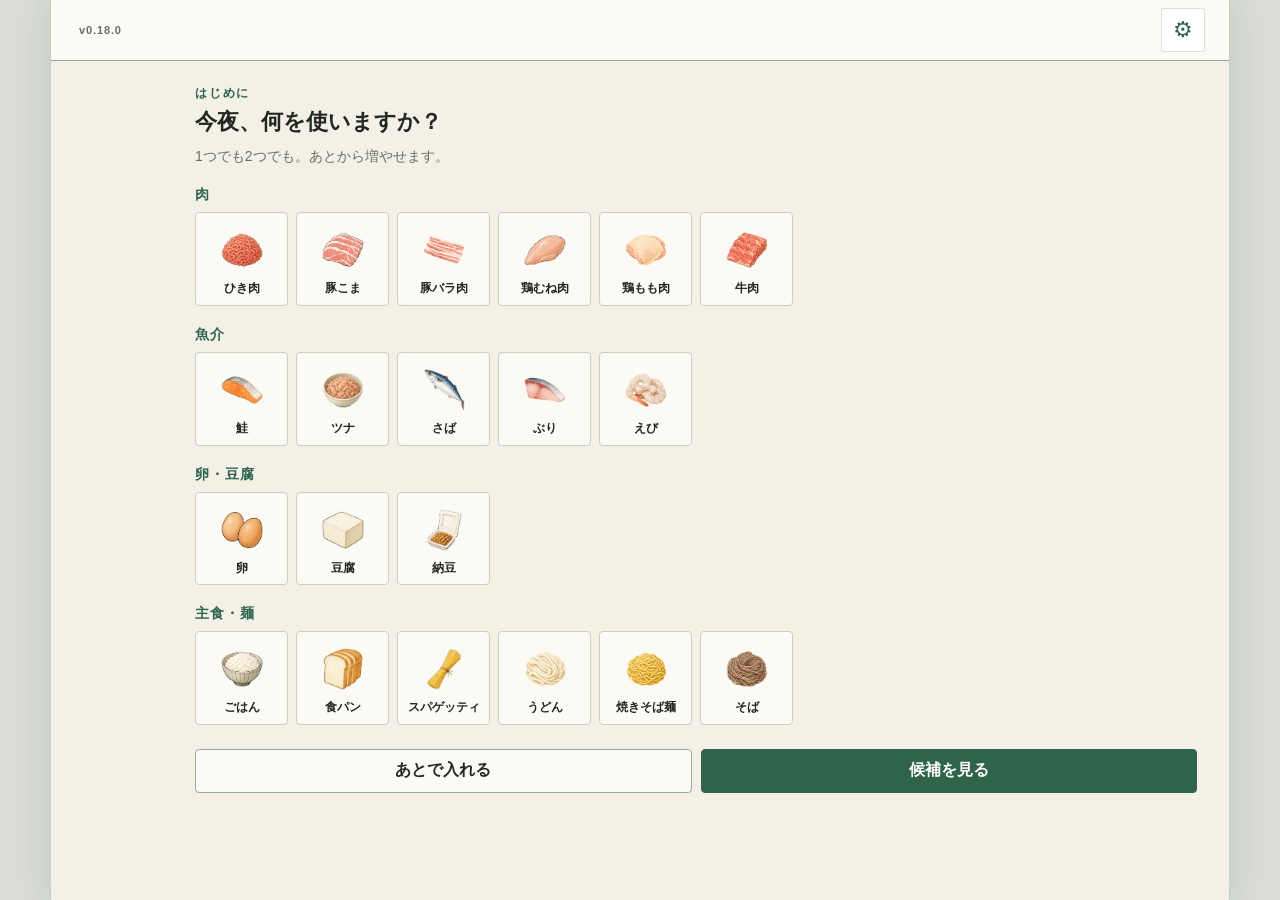
==== commit 3245bc52: "feat: 買い物カードに名前と数量を出し、食材追加の入口を並べ替える ## 買い物の「店内でチェック」  絵だけの62pxのタイルが並んでいて、店内で見ても豚こまか豚バラか 分からず、数量は1タップ" ====
--- a/index.html
+++ b/index.html
@@ -13,10 +13,10 @@
   <meta name="mobile-web-app-capable" content="yes">
   <meta name="apple-mobile-web-app-status-bar-style" content="default">
   <meta name="apple-mobile-web-app-title" content="冷蔵庫の現在地">
-  <link rel="stylesheet" href="styles.css?v=ec58aba3">
+  <link rel="stylesheet" href="styles.css?v=2328b9f2">
   <script src="vendor/tesseract/tesseract.min.js?v=7.0.0" defer></script>
   <script src="recipe-expansion.js?v=3e0c5a6c" defer></script>
-  <script src="app.js?v=535bc3f7" defer></script>
+  <script src="app.js?v=9d584cef" defer></script>
   <!--
     起動の読み込み画面は、外部CSS（styles.css）が届く前から出したいので、
     ここだけ色を直書きしている（:root の変数に頼らない）。回線が細いときほど
@@ -280,7 +280,7 @@
             </div>
             <button class="text-button" type="button" id="clear-bought" hidden>購入済みを消す</button>
           </div>
-          <p class="shopping-check-hint">食材のアイコンをタップすると、数量や操作を確認できます。</p>
+          <p class="shopping-check-hint">カードをタップすると、購入済みにする・削除ができます。</p>
           <div class="shopping-list" id="shopping-list" aria-live="polite"></div>
         </section>
 
@@ -547,26 +547,6 @@
         <button class="icon-button" type="button" id="close-dialog" aria-label="閉じる">×</button>
       </div>
 
-      <div class="ingredient-add-shortcuts" id="ingredient-add-shortcuts">
-        <button class="ingredient-add-shortcut ingredient-receipt-shortcut" type="button" id="ingredient-receipt-shortcut">
-          <span class="ingredient-receipt-icon" aria-hidden="true"></span>
-          <span class="ingredient-shortcut-copy">
-            <strong>レシートからまとめて追加</strong>
-            <small>写真を撮る・画像を選ぶ</small>
-          </span>
-          <span class="ingredient-shortcut-arrow" aria-hidden="true">›</span>
-        </button>
-
-        <button class="ingredient-add-shortcut ingredient-refine-shortcut" type="button" id="open-refine">
-          <span class="ingredient-refine-icon" aria-hidden="true">✓</span>
-          <span class="ingredient-shortcut-copy">
-            <strong>一覧から一度に追加する</strong>
-            <small id="refine-entry-note"></small>
-          </span>
-          <span class="ingredient-shortcut-arrow" aria-hidden="true">›</span>
-        </button>
-      </div>
-
       <input type="hidden" id="ingredient-id">
 
       <section class="ingredient-picker" id="ingredient-picker" aria-label="イラストから食材を選ぶ">
@@ -579,6 +559,28 @@
           <button class="ingredient-manual-button" type="button" id="ingredient-manual-mode">
             一覧にない食材を文字で追加
           </button>
+
+          <!-- まとめて追加は主導線ではないので、種類のカードより下へ置く。
+               上に置くと「1. 種類を選ぶ」が折り返し線の下へ落ちていた。 -->
+          <div class="ingredient-add-shortcuts" id="ingredient-add-shortcuts">
+            <button class="ingredient-add-shortcut ingredient-receipt-shortcut" type="button" id="ingredient-receipt-shortcut">
+              <span class="ingredient-receipt-icon" aria-hidden="true"></span>
+              <span class="ingredient-shortcut-copy">
+                <strong>レシートからまとめて追加</strong>
+                <small>写真を撮る・画像を選ぶ</small>
+              </span>
+              <span class="ingredient-shortcut-arrow" aria-hidden="true">›</span>
+            </button>
+
+            <button class="ingredient-add-shortcut ingredient-refine-shortcut" type="button" id="open-refine">
+              <span class="ingredient-refine-icon" aria-hidden="true">✓</span>
+              <span class="ingredient-shortcut-copy">
+                <strong>一覧から一度に追加する</strong>
+                <small id="refine-entry-note"></small>
+              </span>
+              <span class="ingredient-shortcut-arrow" aria-hidden="true">›</span>
+            </button>
+          </div>
         </div>
 
         <div class="ingredient-picker-layer" id="ingredient-item-layer" hidden>
--- a/styles.css
+++ b/styles.css
@@ -2858,9 +2858,11 @@
   line-height: 1.4;
 }
 
+/* 店内で見る一覧なので、絵だけでは豚こまか豚バラか分からない。
+   名前と数量を常に出す。1枚が広くなるぶん2列にする。 */
 .shopping-check-grid {
   display: grid;
-  grid-template-columns: repeat(auto-fill, minmax(62px, 1fr));
+  grid-template-columns: repeat(auto-fill, minmax(152px, 1fr));
   gap: 8px;
   padding-top: 10px;
   border-top: 1px solid var(--line-strong);
@@ -2872,10 +2874,12 @@
 
 .shopping-check-item > summary {
   display: grid;
-  place-items: center;
+  grid-template-columns: 44px minmax(0, 1fr);
+  align-items: center;
+  gap: 8px;
   width: 100%;
-  min-height: 68px;
-  padding: 4px;
+  min-height: 60px;
+  padding: 6px 8px;
   border: 1px solid rgb(126 146 132 / 48%);
   border-radius: 8px;
   background: rgb(255 255 255 / 66%);
@@ -2894,15 +2898,34 @@
 
 .shopping-check-item > summary .ingredient-illustration,
 .shopping-check-item > summary .ingredient-initial {
-  width: 56px;
-  height: 56px;
+  width: 44px;
+  height: 44px;
   filter: drop-shadow(0 2px 1px rgb(40 52 43 / 14%));
 }
 
+.shopping-check-copy {
+  display: grid;
+  gap: 1px;
+  min-width: 0;
+  text-align: left;
+}
+
+.shopping-check-copy strong {
+  overflow: hidden;
+  font-size: var(--fs-sub);
+  text-overflow: ellipsis;
+  white-space: nowrap;
+}
+
+.shopping-check-copy small {
+  color: var(--muted);
+  font-size: var(--fs-caption);
+}
+
 .shopping-check-item[open] {
   display: grid;
   grid-column: 1 / -1;
-  grid-template-columns: 68px minmax(0, 1fr);
+  grid-template-columns: minmax(0, 1fr);
   align-items: start;
   gap: 10px;
   padding: 8px;
@@ -2912,7 +2935,7 @@
 }
 
 .shopping-check-item[open] > summary {
-  min-height: 68px;
+  min-height: 60px;
   border-color: transparent;
   background: rgb(255 255 255 / 78%);
 }
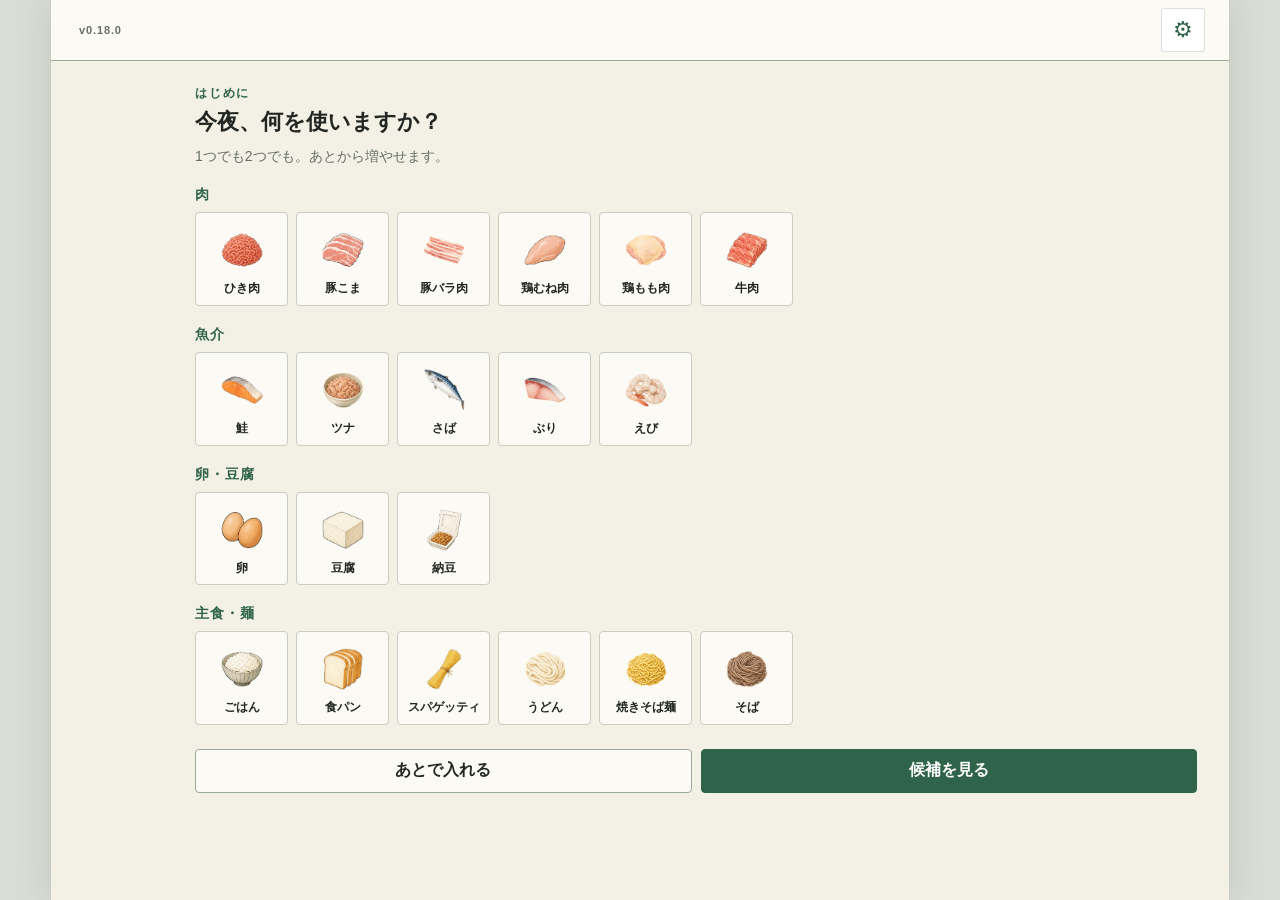
==== commit e26b10ad: "feat: 冷蔵室を上、冷凍室を下にする 国内の家庭用冷蔵庫は冷蔵室が上、冷凍室が下が一般的で、絵と実物が 逆だと「見た瞬間に中身を思い出せる」働きが弱くなる。本人の指定で 入れ替える。  上下が変わ" ====
--- a/index.html
+++ b/index.html
@@ -13,10 +13,10 @@
   <meta name="mobile-web-app-capable" content="yes">
   <meta name="apple-mobile-web-app-status-bar-style" content="default">
   <meta name="apple-mobile-web-app-title" content="冷蔵庫の現在地">
-  <link rel="stylesheet" href="styles.css?v=2328b9f2">
+  <link rel="stylesheet" href="styles.css?v=06b515fe">
   <script src="vendor/tesseract/tesseract.min.js?v=7.0.0" defer></script>
   <script src="recipe-expansion.js?v=3e0c5a6c" defer></script>
-  <script src="app.js?v=9d584cef" defer></script>
+  <script src="app.js?v=1429045e" defer></script>
   <!--
     起動の読み込み画面は、外部CSS（styles.css）が届く前から出したいので、
     ここだけ色を直書きしている（:root の変数に頼らない）。回線が細いときほど
--- a/styles.css
+++ b/styles.css
@@ -591,11 +591,13 @@
   border: 2px solid #8d9d94;
 }
 
+/* 冷凍室は下。角丸は下側を大きくし、上の冷蔵室との間に余白を置く */
 .fridge-freezer {
   min-height: 0;
+  margin-top: 7px;
   padding: 26px 10px 8px;
   border-color: #7899a6;
-  border-radius: 10px 10px 4px 4px;
+  border-radius: 4px 4px 10px 10px;
   background:
     linear-gradient(180deg, rgb(255 255 255 / 58%), rgb(175 214 229 / 80%)),
     #c7e2ed;
@@ -605,10 +607,11 @@
   color: #315866;
 }
 
+/* 冷蔵室は上。パントリーもこの見た目を使う（1室だけなので上下とも丸い） */
 .fridge-chamber {
   min-height: 0;
-  margin-top: 7px;
   padding: 27px 10px 7px;
+  border-radius: 10px 10px 4px 4px;
   background:
     linear-gradient(180deg, rgb(255 255 255 / 48%), rgb(189 207 196 / 72%)),
     #cfdcd3;
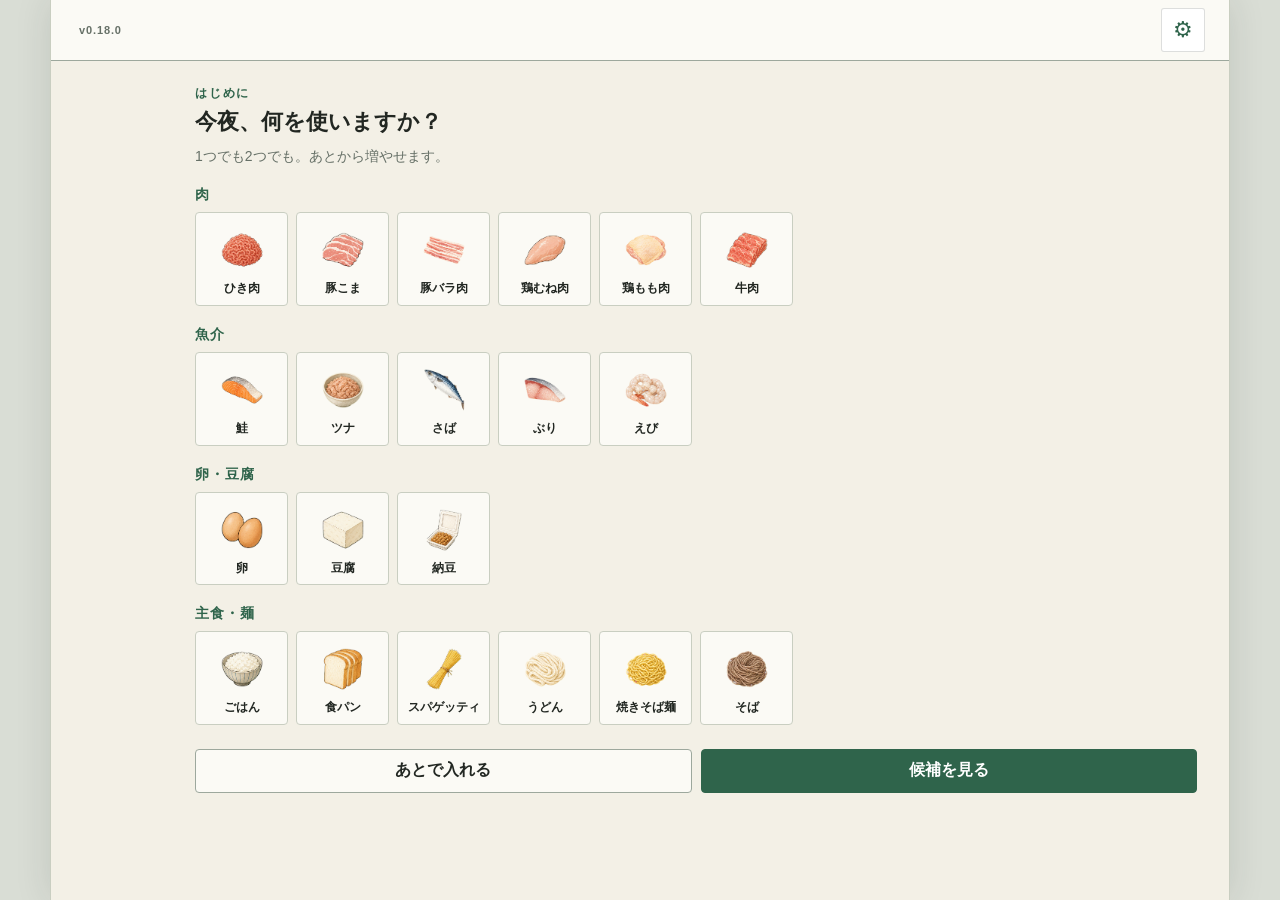
==== commit 3eba2c7a: "fix: 削除の文言を直し、作る前の確認と買い物の空状態を整理する レビューのP3のうち、文言と情報の出し方に関わる3件。  ## 削除の3種類  「履歴あり削除（使い切った）」「履歴あり削除（廃棄し" ====
--- a/index.html
+++ b/index.html
@@ -13,10 +13,10 @@
   <meta name="mobile-web-app-capable" content="yes">
   <meta name="apple-mobile-web-app-status-bar-style" content="default">
   <meta name="apple-mobile-web-app-title" content="冷蔵庫の現在地">
-  <link rel="stylesheet" href="styles.css?v=06b515fe">
+  <link rel="stylesheet" href="styles.css?v=29a41dd1">
   <script src="vendor/tesseract/tesseract.min.js?v=7.0.0" defer></script>
   <script src="recipe-expansion.js?v=3e0c5a6c" defer></script>
-  <script src="app.js?v=1429045e" defer></script>
+  <script src="app.js?v=d4b39952" defer></script>
   <!--
     起動の読み込み画面は、外部CSS（styles.css）が届く前から出したいので、
     ここだけ色を直書きしている（:root の変数に頼らない）。回線が細いときほど
@@ -345,7 +345,7 @@
           </form>
         </details>
 
-        <details class="shopping-accordion shopping-recommendations">
+        <details class="shopping-accordion shopping-recommendations" id="shopping-recommendations-panel">
           <summary class="shopping-accordion-summary">
             <span>
               <span class="eyebrow">冷蔵庫との組み合わせ</span>
@@ -663,11 +663,14 @@
         </label>
 
         <div class="dialog-actions">
-          <button class="button button-consume" type="button" id="consume-ingredient" hidden>履歴あり削除（使い切った）</button>
-          <button class="button button-discard" type="button" id="discard-ingredient" hidden>履歴あり削除（廃棄した）</button>
-          <button class="button button-danger" type="button" id="delete-ingredient" hidden>完全削除（履歴に残さない）</button>
+          <!-- 「履歴あり削除（使い切った）」は仕組みの説明だった。ふだん使う2つは
+               起きたことをそのまま言う。履歴に残さない消し方は取り返しがつかない
+               ぶん頻度も低いので、いちばん下の小さなリンクへ下げる。 -->
+          <button class="button button-consume" type="button" id="consume-ingredient" hidden>使い切った</button>
+          <button class="button button-discard" type="button" id="discard-ingredient" hidden>捨てた</button>
           <button class="button button-secondary" type="button" id="cancel-dialog">キャンセル</button>
           <button class="button button-primary" type="submit">保存</button>
+          <button class="dialog-danger-link" type="button" id="delete-ingredient" hidden>履歴に残さず消す</button>
         </div>
       </section>
     </form>
@@ -758,11 +761,13 @@
         </div>
         <div id="cook-confirm-ingredients"></div>
 
-        <section class="cook-extra-section" aria-labelledby="cook-extra-title">
-          <div class="cook-extra-heading">
+        <!-- レシピ外の食材を足すのは毎回ではないので、畳んでおく。
+             確認すべき行（最低限必要）を押し下げないため。 -->
+        <details class="cook-extra-section" aria-labelledby="cook-extra-title">
+          <summary class="cook-extra-heading">
             <h4 id="cook-extra-title">ついでに使う食材</h4>
             <small>レシピ外の食材や、追加で使う分</small>
-          </div>
+          </summary>
           <div class="cook-extra-add">
             <label>
               食材
@@ -778,7 +783,7 @@
             <button class="button button-secondary" type="button" id="cook-extra-add">追加</button>
           </div>
           <ul class="cook-extra-list" id="cook-extra-list"></ul>
-        </section>
+        </details>
       </section>
 
       <p class="cook-confirm-message" id="cook-confirm-message" aria-live="polite"></p>
--- a/styles.css
+++ b/styles.css
@@ -477,12 +477,6 @@
 .button-secondary {
   background: var(--paper-raised);
   color: var(--ink);
-}
-
-.button-danger {
-  border-color: var(--warm);
-  background: transparent;
-  color: var(--warm);
 }
 
 .button-consume {
@@ -1602,7 +1596,7 @@
 .row-actions {
   grid-column: 1 / -1;
   display: grid;
-  grid-template-columns: repeat(4, minmax(0, 1fr));
+  grid-template-columns: repeat(3, minmax(0, 1fr));
   gap: 2px;
   margin: 0;
 }
@@ -1625,10 +1619,6 @@
 
 .row-action.is-priority {
   border-bottom-color: var(--warm);
-  color: var(--warm);
-}
-
-.row-action.is-delete {
   color: var(--warm);
 }
 
@@ -4130,14 +4120,65 @@
   border-top: 1px dashed var(--line-strong);
 }
 
+/* summary になったので、開閉できることが分かる見た目にする */
 .cook-extra-heading {
   display: flex;
+  flex-wrap: wrap;
   align-items: baseline;
   justify-content: space-between;
-  gap: 8px;
+  gap: 2px 8px;
+  min-height: 44px;
+  padding-block: 8px;
+  cursor: pointer;
+  list-style: none;
+}
+
+.cook-extra-heading::-webkit-details-marker {
+  display: none;
+}
+
+.cook-extra-heading::after {
+  flex: none;
+  align-self: center;
+  color: var(--leaf);
+  content: "＋";
+  font-size: var(--icon-sm);
+  font-weight: 700;
+  line-height: 1;
+}
+
+.cook-extra-section[open] > .cook-extra-heading::after {
+  content: "−";
+}
+
+.cook-extra-heading:focus-visible {
+  outline: 3px solid rgb(47 100 75 / 35%);
+  outline-offset: 2px;
+}
+
+/* いま無い「あるとより良い」。選べないので既定では畳む */
+.cook-optional-missing > summary {
+  min-height: 44px;
+  padding-block: 10px;
+  color: var(--muted);
+  cursor: pointer;
+  font-size: var(--fs-caption);
+  font-weight: 700;
+}
+
+.cook-optional-missing > summary:focus-visible {
+  outline: 3px solid rgb(47 100 75 / 35%);
+  outline-offset: 2px;
+}
+
+/* 見出しと注記を1行へ押し込むと、どちらも1〜2文字で折り返す。
+   注記は次の行へ落とす。 */
+.cook-extra-heading h4 {
+  flex: none;
 }
 
 .cook-extra-heading small {
+  flex: 1 0 100%;
   color: var(--muted);
   font-size: var(--fs-caption);
 }
@@ -4525,9 +4566,33 @@
 }
 
 .dialog-actions .button-consume:not([hidden]),
-.dialog-actions .button-discard:not([hidden]),
-.dialog-actions .button-danger:not([hidden]) {
+.dialog-actions .button-discard:not([hidden]) {
   grid-column: 1 / -1;
+}
+
+/* 履歴を残さない消し方。取り返しがつかないぶん頻度も低いので、
+   ボタンの見た目をやめて最下段の小さなリンクにする。 */
+.dialog-danger-link {
+  grid-column: 1 / -1;
+  justify-self: center;
+  min-height: 44px;
+  padding: 0 8px;
+  border: 0;
+  background: transparent;
+  color: var(--warm);
+  font-size: var(--fs-caption);
+  font-weight: 700;
+  text-decoration: underline;
+  text-underline-offset: 3px;
+}
+
+.dialog-danger-link[hidden] {
+  display: none;
+}
+
+.dialog-danger-link:hover,
+.dialog-danger-link:focus-visible {
+  color: #8f3d26;
 }
 
 .receipt-dialog {
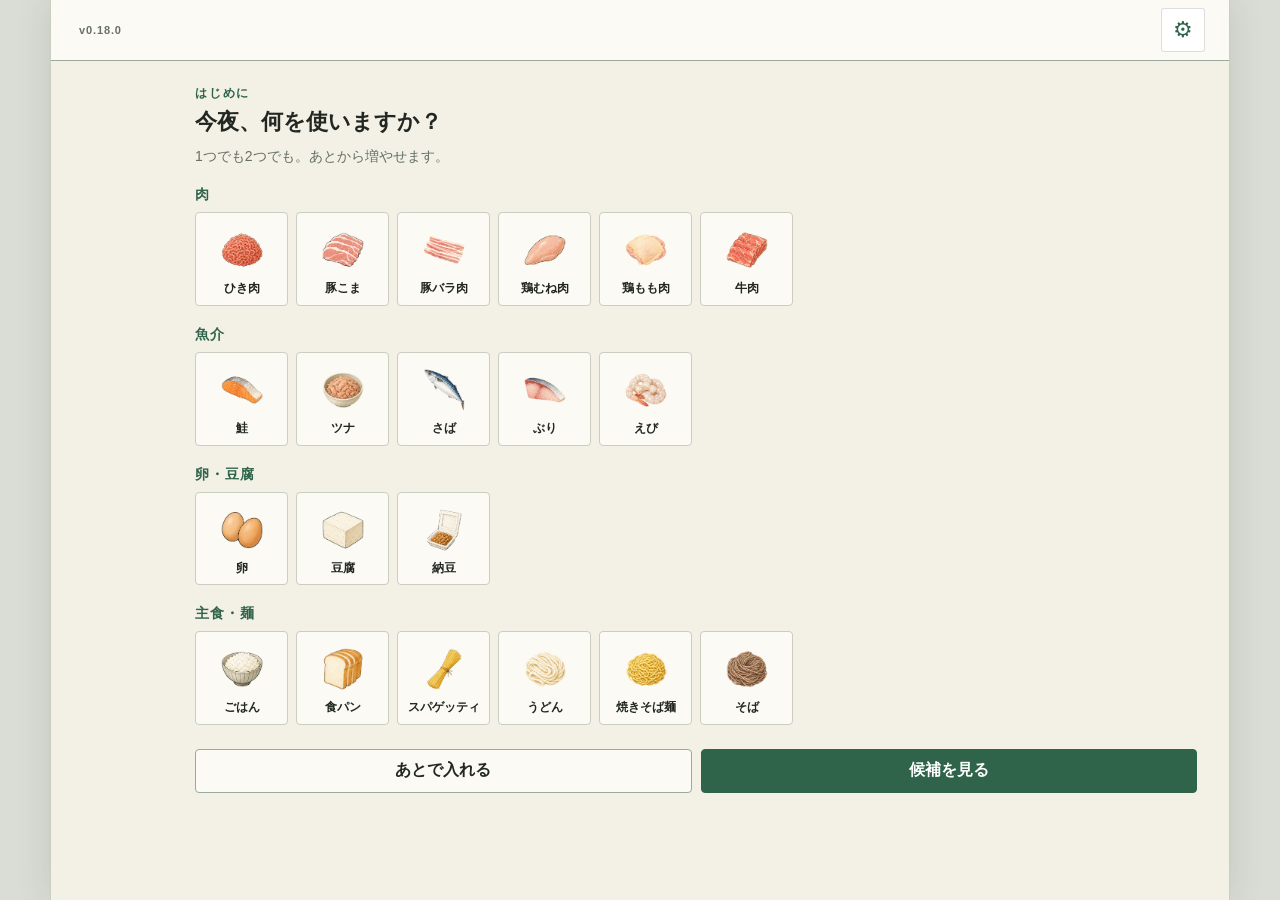
==== commit 233e971b: "perf: 食材・料理のイラストをWebPで配信する 初回にレシピ画面まで開くと8.1MBを取りに行き、そのうち7.4MBがアトラスの PNGだった。モバイル回線での初回体験としては重い。  cweb" ====
--- a/index.html
+++ b/index.html
@@ -13,10 +13,10 @@
   <meta name="mobile-web-app-capable" content="yes">
   <meta name="apple-mobile-web-app-status-bar-style" content="default">
   <meta name="apple-mobile-web-app-title" content="冷蔵庫の現在地">
-  <link rel="stylesheet" href="styles.css?v=29a41dd1">
+  <link rel="stylesheet" href="styles.css?v=16bbc1c1">
   <script src="vendor/tesseract/tesseract.min.js?v=7.0.0" defer></script>
   <script src="recipe-expansion.js?v=3e0c5a6c" defer></script>
-  <script src="app.js?v=d4b39952" defer></script>
+  <script src="app.js?v=60cca687" defer></script>
   <!--
     起動の読み込み画面は、外部CSS（styles.css）が届く前から出したいので、
     ここだけ色を直書きしている（:root の変数に頼らない）。回線が細いときほど
--- a/styles.css
+++ b/styles.css
@@ -1413,56 +1413,56 @@
 }
 
 .ingredient-illustration {
-  background-image: url("assets/ingredient-atlas.png?v=88d31a73");
+  background-image: url("assets/ingredient-atlas.webp?v=31a19d9e");
   background-repeat: no-repeat;
   background-position: var(--atlas-x) var(--atlas-y);
   background-size: 440% 330%;
 }
 
 .ingredient-illustration-everyday {
-  background-image: url("assets/ingredient-atlas-everyday.png?v=bc7f66c4");
+  background-image: url("assets/ingredient-atlas-everyday.webp?v=da41f84f");
 }
 
 .ingredient-illustration-recipe {
-  background-image: url("assets/ingredient-atlas-recipe.png?v=a17fe1b1");
+  background-image: url("assets/ingredient-atlas-recipe.webp?v=e4f11e2b");
 }
 
 .ingredient-illustration-expanded {
-  background-image: url("assets/ingredient-atlas-expanded.png?v=e2436af4");
+  background-image: url("assets/ingredient-atlas-expanded.webp?v=7be4e337");
 }
 
 /* 5枚目以降の受け口。画像を assets/ へ置き、app.js の INGREDIENT_ILLUSTRATIONS へ
    `id: [列, 行, "s05"]` の形で登録すると有効になる。
    新しいシートは 1254 × 940 px で作る（1254×1254 だと縦へ約33%潰れる）。
    寸法と品目は assets/ATLAS_SPEC.md と assets/ATLAS_GENERATION_BRIEF.md を参照。 */
-.ingredient-illustration-s05 { background-image: url("assets/ingredient-atlas-05.png?v=a6fe7fea"); }
-.ingredient-illustration-s06 { background-image: url("assets/ingredient-atlas-06.png?v=a73079d6"); }
-.ingredient-illustration-s07 { background-image: url("assets/ingredient-atlas-07.png?v=00d75631"); }
-.ingredient-illustration-s08 { background-image: url("assets/ingredient-atlas-08.png?v=2585f34f"); }
-.ingredient-illustration-s09 { background-image: url("assets/ingredient-atlas-09.png?v=6170bb9c"); }
-.ingredient-illustration-s10 { background-image: url("assets/ingredient-atlas-10.png?v=057e90ba"); }
-.ingredient-illustration-s11 { background-image: url("assets/ingredient-atlas-11.png?v=133139e9"); }
-.ingredient-illustration-s12 { background-image: url("assets/ingredient-atlas-12.png?v=ac0185e3"); }
-.ingredient-illustration-s13 { background-image: url("assets/ingredient-atlas-13.png?v=cb446469"); }
-.ingredient-illustration-s14 { background-image: url("assets/ingredient-atlas-14.png?v=b922cb1c"); }
-.ingredient-illustration-s15 { background-image: url("assets/ingredient-atlas-15.png?v=638b1fd8"); }
-.ingredient-illustration-s16 { background-image: url("assets/ingredient-atlas-16.png?v=bf674109"); }
-.ingredient-illustration-s17 { background-image: url("assets/ingredient-atlas-17.png?v=6ab1bef0"); }
-.ingredient-illustration-s18 { background-image: url("assets/ingredient-atlas-18.png?v=ec5579f3"); }
-.ingredient-illustration-s19 { background-image: url("assets/ingredient-atlas-19.png?v=04dfd262"); }
-.ingredient-illustration-s20 { background-image: url("assets/ingredient-atlas-20.png?v=17abb3c5"); }
-.ingredient-illustration-s21 { background-image: url("assets/ingredient-atlas-21.png?v=e14e7145"); }
-.ingredient-illustration-s22 { background-image: url("assets/ingredient-atlas-22.png?v=5f2078f8"); }
-.ingredient-illustration-s23 { background-image: url("assets/ingredient-atlas-23.png?v=2be948ef"); }
-.ingredient-illustration-s24 { background-image: url("assets/ingredient-atlas-24.png?v=583fccf8"); }
-.ingredient-illustration-s25 { background-image: url("assets/ingredient-atlas-25.png?v=9d884d1b"); }
-.ingredient-illustration-s26 { background-image: url("assets/ingredient-atlas-26.png?v=067e0e8f"); }
-.ingredient-illustration-s27 { background-image: url("assets/ingredient-atlas-27.png?v=937b8558"); }
-.ingredient-illustration-s28 { background-image: url("assets/ingredient-atlas-28.png?v=3dc466e1"); }
-.ingredient-illustration-s29 { background-image: url("assets/ingredient-atlas-29.png?v=2531aa11"); }
-.ingredient-illustration-s30 { background-image: url("assets/ingredient-atlas-30.png?v=079282db"); }
-.ingredient-illustration-s31 { background-image: url("assets/ingredient-atlas-31.png?v=a085f551"); }
-.ingredient-illustration-s32 { background-image: url("assets/ingredient-atlas-32.png?v=31734dfa"); }
+.ingredient-illustration-s05 { background-image: url("assets/ingredient-atlas-05.webp?v=3328fdf6"); }
+.ingredient-illustration-s06 { background-image: url("assets/ingredient-atlas-06.webp?v=c4dca465"); }
+.ingredient-illustration-s07 { background-image: url("assets/ingredient-atlas-07.webp?v=54722a37"); }
+.ingredient-illustration-s08 { background-image: url("assets/ingredient-atlas-08.webp?v=2719b3e9"); }
+.ingredient-illustration-s09 { background-image: url("assets/ingredient-atlas-09.webp?v=a68a4d32"); }
+.ingredient-illustration-s10 { background-image: url("assets/ingredient-atlas-10.webp?v=1b238fc8"); }
+.ingredient-illustration-s11 { background-image: url("assets/ingredient-atlas-11.webp?v=82bbdcf1"); }
+.ingredient-illustration-s12 { background-image: url("assets/ingredient-atlas-12.webp?v=ec09a536"); }
+.ingredient-illustration-s13 { background-image: url("assets/ingredient-atlas-13.webp?v=9bd2a61a"); }
+.ingredient-illustration-s14 { background-image: url("assets/ingredient-atlas-14.webp?v=d6cd91f0"); }
+.ingredient-illustration-s15 { background-image: url("assets/ingredient-atlas-15.webp?v=be44d487"); }
+.ingredient-illustration-s16 { background-image: url("assets/ingredient-atlas-16.webp?v=549a9ffe"); }
+.ingredient-illustration-s17 { background-image: url("assets/ingredient-atlas-17.webp?v=ae572c8c"); }
+.ingredient-illustration-s18 { background-image: url("assets/ingredient-atlas-18.webp?v=cfb90865"); }
+.ingredient-illustration-s19 { background-image: url("assets/ingredient-atlas-19.webp?v=0e15b5ee"); }
+.ingredient-illustration-s20 { background-image: url("assets/ingredient-atlas-20.webp?v=bd6bbc6a"); }
+.ingredient-illustration-s21 { background-image: url("assets/ingredient-atlas-21.webp?v=89c36bb8"); }
+.ingredient-illustration-s22 { background-image: url("assets/ingredient-atlas-22.webp?v=5d8049c9"); }
+.ingredient-illustration-s23 { background-image: url("assets/ingredient-atlas-23.webp?v=dfd2ee98"); }
+.ingredient-illustration-s24 { background-image: url("assets/ingredient-atlas-24.webp?v=7353a216"); }
+.ingredient-illustration-s25 { background-image: url("assets/ingredient-atlas-25.webp?v=d7e5098e"); }
+.ingredient-illustration-s26 { background-image: url("assets/ingredient-atlas-26.webp?v=d9f6ae75"); }
+.ingredient-illustration-s27 { background-image: url("assets/ingredient-atlas-27.webp?v=bd855679"); }
+.ingredient-illustration-s28 { background-image: url("assets/ingredient-atlas-28.webp?v=eb3f85b4"); }
+.ingredient-illustration-s29 { background-image: url("assets/ingredient-atlas-29.webp?v=01fc96a5"); }
+.ingredient-illustration-s30 { background-image: url("assets/ingredient-atlas-30.webp?v=9a15f4fb"); }
+.ingredient-illustration-s31 { background-image: url("assets/ingredient-atlas-31.webp?v=28701d5c"); }
+.ingredient-illustration-s32 { background-image: url("assets/ingredient-atlas-32.webp?v=7ef50cd2"); }
 
 .ingredient-initial {
   display: grid;
@@ -5712,13 +5712,13 @@
   height: 108px;
 }
 
-.recipe-illustration-r01 { background-image: url("assets/recipe-atlas-01.png?v=49aa34ae"); }
-.recipe-illustration-r02 { background-image: url("assets/recipe-atlas-02.png?v=34e415a7"); }
-.recipe-illustration-r03 { background-image: url("assets/recipe-atlas-03.png?v=f5cb757d"); }
-.recipe-illustration-r04 { background-image: url("assets/recipe-atlas-04.png?v=92789d12"); }
-.recipe-illustration-r05 { background-image: url("assets/recipe-atlas-05.png?v=b0ff315f"); }
-.recipe-illustration-r06 { background-image: url("assets/recipe-atlas-06.png?v=3cbfca29"); }
-.recipe-illustration-r07 { background-image: url("assets/recipe-atlas-07.png?v=e0c0cd58"); }
+.recipe-illustration-r01 { background-image: url("assets/recipe-atlas-01.webp?v=87ecc0ee"); }
+.recipe-illustration-r02 { background-image: url("assets/recipe-atlas-02.webp?v=ae6b989c"); }
+.recipe-illustration-r03 { background-image: url("assets/recipe-atlas-03.webp?v=bbd2c4c6"); }
+.recipe-illustration-r04 { background-image: url("assets/recipe-atlas-04.webp?v=ac461af4"); }
+.recipe-illustration-r05 { background-image: url("assets/recipe-atlas-05.webp?v=9ad89654"); }
+.recipe-illustration-r06 { background-image: url("assets/recipe-atlas-06.webp?v=ae43cada"); }
+.recipe-illustration-r07 { background-image: url("assets/recipe-atlas-07.webp?v=bd9a9c07"); }
 
 /* ---- iPad mini / タブレット ------------------------------------------------
    スマホのUIをそのまま中央へ置くと左右が空くだけになるため、700px以上では
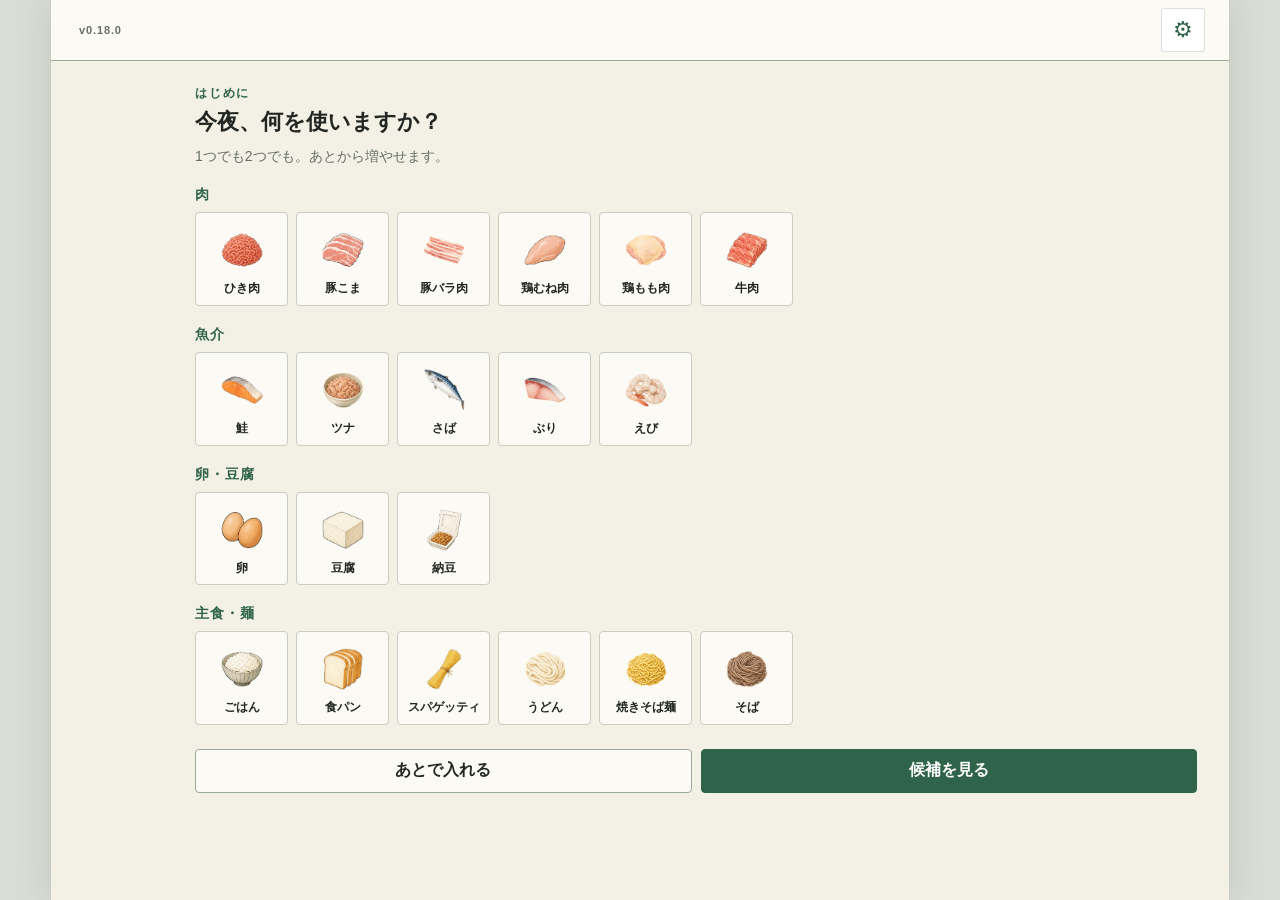
==== commit 1e120259: "Merge pull request #25 from aratama-ship-it/feat/merge-fridge-inventory feat: 冷蔵庫と在庫をひとつのタブにまとめ、冷蔵庫の" ====
--- a/index.html
+++ b/index.html
@@ -13,10 +13,10 @@
   <meta name="mobile-web-app-capable" content="yes">
   <meta name="apple-mobile-web-app-status-bar-style" content="default">
   <meta name="apple-mobile-web-app-title" content="冷蔵庫の現在地">
-  <link rel="stylesheet" href="styles.css?v=16bbc1c1">
+  <link rel="stylesheet" href="styles.css?v=06b515fe">
   <script src="vendor/tesseract/tesseract.min.js?v=7.0.0" defer></script>
   <script src="recipe-expansion.js?v=3e0c5a6c" defer></script>
-  <script src="app.js?v=60cca687" defer></script>
+  <script src="app.js?v=1429045e" defer></script>
   <!--
     起動の読み込み画面は、外部CSS（styles.css）が届く前から出したいので、
     ここだけ色を直書きしている（:root の変数に頼らない）。回線が細いときほど
@@ -345,7 +345,7 @@
           </form>
         </details>
 
-        <details class="shopping-accordion shopping-recommendations" id="shopping-recommendations-panel">
+        <details class="shopping-accordion shopping-recommendations">
           <summary class="shopping-accordion-summary">
             <span>
               <span class="eyebrow">冷蔵庫との組み合わせ</span>
@@ -663,14 +663,11 @@
         </label>
 
         <div class="dialog-actions">
-          <!-- 「履歴あり削除（使い切った）」は仕組みの説明だった。ふだん使う2つは
-               起きたことをそのまま言う。履歴に残さない消し方は取り返しがつかない
-               ぶん頻度も低いので、いちばん下の小さなリンクへ下げる。 -->
-          <button class="button button-consume" type="button" id="consume-ingredient" hidden>使い切った</button>
-          <button class="button button-discard" type="button" id="discard-ingredient" hidden>捨てた</button>
+          <button class="button button-consume" type="button" id="consume-ingredient" hidden>履歴あり削除（使い切った）</button>
+          <button class="button button-discard" type="button" id="discard-ingredient" hidden>履歴あり削除（廃棄した）</button>
+          <button class="button button-danger" type="button" id="delete-ingredient" hidden>完全削除（履歴に残さない）</button>
           <button class="button button-secondary" type="button" id="cancel-dialog">キャンセル</button>
           <button class="button button-primary" type="submit">保存</button>
-          <button class="dialog-danger-link" type="button" id="delete-ingredient" hidden>履歴に残さず消す</button>
         </div>
       </section>
     </form>
@@ -761,13 +758,11 @@
         </div>
         <div id="cook-confirm-ingredients"></div>
 
-        <!-- レシピ外の食材を足すのは毎回ではないので、畳んでおく。
-             確認すべき行（最低限必要）を押し下げないため。 -->
-        <details class="cook-extra-section" aria-labelledby="cook-extra-title">
-          <summary class="cook-extra-heading">
+        <section class="cook-extra-section" aria-labelledby="cook-extra-title">
+          <div class="cook-extra-heading">
             <h4 id="cook-extra-title">ついでに使う食材</h4>
             <small>レシピ外の食材や、追加で使う分</small>
-          </summary>
+          </div>
           <div class="cook-extra-add">
             <label>
               食材
@@ -783,7 +778,7 @@
             <button class="button button-secondary" type="button" id="cook-extra-add">追加</button>
           </div>
           <ul class="cook-extra-list" id="cook-extra-list"></ul>
-        </details>
+        </section>
       </section>
 
       <p class="cook-confirm-message" id="cook-confirm-message" aria-live="polite"></p>
--- a/styles.css
+++ b/styles.css
@@ -477,6 +477,12 @@
 .button-secondary {
   background: var(--paper-raised);
   color: var(--ink);
+}
+
+.button-danger {
+  border-color: var(--warm);
+  background: transparent;
+  color: var(--warm);
 }
 
 .button-consume {
@@ -1413,56 +1419,56 @@
 }
 
 .ingredient-illustration {
-  background-image: url("assets/ingredient-atlas.webp?v=31a19d9e");
+  background-image: url("assets/ingredient-atlas.png?v=88d31a73");
   background-repeat: no-repeat;
   background-position: var(--atlas-x) var(--atlas-y);
   background-size: 440% 330%;
 }
 
 .ingredient-illustration-everyday {
-  background-image: url("assets/ingredient-atlas-everyday.webp?v=da41f84f");
+  background-image: url("assets/ingredient-atlas-everyday.png?v=bc7f66c4");
 }
 
 .ingredient-illustration-recipe {
-  background-image: url("assets/ingredient-atlas-recipe.webp?v=e4f11e2b");
+  background-image: url("assets/ingredient-atlas-recipe.png?v=a17fe1b1");
 }
 
 .ingredient-illustration-expanded {
-  background-image: url("assets/ingredient-atlas-expanded.webp?v=7be4e337");
+  background-image: url("assets/ingredient-atlas-expanded.png?v=e2436af4");
 }
 
 /* 5枚目以降の受け口。画像を assets/ へ置き、app.js の INGREDIENT_ILLUSTRATIONS へ
    `id: [列, 行, "s05"]` の形で登録すると有効になる。
    新しいシートは 1254 × 940 px で作る（1254×1254 だと縦へ約33%潰れる）。
    寸法と品目は assets/ATLAS_SPEC.md と assets/ATLAS_GENERATION_BRIEF.md を参照。 */
-.ingredient-illustration-s05 { background-image: url("assets/ingredient-atlas-05.webp?v=3328fdf6"); }
-.ingredient-illustration-s06 { background-image: url("assets/ingredient-atlas-06.webp?v=c4dca465"); }
-.ingredient-illustration-s07 { background-image: url("assets/ingredient-atlas-07.webp?v=54722a37"); }
-.ingredient-illustration-s08 { background-image: url("assets/ingredient-atlas-08.webp?v=2719b3e9"); }
-.ingredient-illustration-s09 { background-image: url("assets/ingredient-atlas-09.webp?v=a68a4d32"); }
-.ingredient-illustration-s10 { background-image: url("assets/ingredient-atlas-10.webp?v=1b238fc8"); }
-.ingredient-illustration-s11 { background-image: url("assets/ingredient-atlas-11.webp?v=82bbdcf1"); }
-.ingredient-illustration-s12 { background-image: url("assets/ingredient-atlas-12.webp?v=ec09a536"); }
-.ingredient-illustration-s13 { background-image: url("assets/ingredient-atlas-13.webp?v=9bd2a61a"); }
-.ingredient-illustration-s14 { background-image: url("assets/ingredient-atlas-14.webp?v=d6cd91f0"); }
-.ingredient-illustration-s15 { background-image: url("assets/ingredient-atlas-15.webp?v=be44d487"); }
-.ingredient-illustration-s16 { background-image: url("assets/ingredient-atlas-16.webp?v=549a9ffe"); }
-.ingredient-illustration-s17 { background-image: url("assets/ingredient-atlas-17.webp?v=ae572c8c"); }
-.ingredient-illustration-s18 { background-image: url("assets/ingredient-atlas-18.webp?v=cfb90865"); }
-.ingredient-illustration-s19 { background-image: url("assets/ingredient-atlas-19.webp?v=0e15b5ee"); }
-.ingredient-illustration-s20 { background-image: url("assets/ingredient-atlas-20.webp?v=bd6bbc6a"); }
-.ingredient-illustration-s21 { background-image: url("assets/ingredient-atlas-21.webp?v=89c36bb8"); }
-.ingredient-illustration-s22 { background-image: url("assets/ingredient-atlas-22.webp?v=5d8049c9"); }
-.ingredient-illustration-s23 { background-image: url("assets/ingredient-atlas-23.webp?v=dfd2ee98"); }
-.ingredient-illustration-s24 { background-image: url("assets/ingredient-atlas-24.webp?v=7353a216"); }
-.ingredient-illustration-s25 { background-image: url("assets/ingredient-atlas-25.webp?v=d7e5098e"); }
-.ingredient-illustration-s26 { background-image: url("assets/ingredient-atlas-26.webp?v=d9f6ae75"); }
-.ingredient-illustration-s27 { background-image: url("assets/ingredient-atlas-27.webp?v=bd855679"); }
-.ingredient-illustration-s28 { background-image: url("assets/ingredient-atlas-28.webp?v=eb3f85b4"); }
-.ingredient-illustration-s29 { background-image: url("assets/ingredient-atlas-29.webp?v=01fc96a5"); }
-.ingredient-illustration-s30 { background-image: url("assets/ingredient-atlas-30.webp?v=9a15f4fb"); }
-.ingredient-illustration-s31 { background-image: url("assets/ingredient-atlas-31.webp?v=28701d5c"); }
-.ingredient-illustration-s32 { background-image: url("assets/ingredient-atlas-32.webp?v=7ef50cd2"); }
+.ingredient-illustration-s05 { background-image: url("assets/ingredient-atlas-05.png?v=a6fe7fea"); }
+.ingredient-illustration-s06 { background-image: url("assets/ingredient-atlas-06.png?v=a73079d6"); }
+.ingredient-illustration-s07 { background-image: url("assets/ingredient-atlas-07.png?v=00d75631"); }
+.ingredient-illustration-s08 { background-image: url("assets/ingredient-atlas-08.png?v=2585f34f"); }
+.ingredient-illustration-s09 { background-image: url("assets/ingredient-atlas-09.png?v=6170bb9c"); }
+.ingredient-illustration-s10 { background-image: url("assets/ingredient-atlas-10.png?v=057e90ba"); }
+.ingredient-illustration-s11 { background-image: url("assets/ingredient-atlas-11.png?v=133139e9"); }
+.ingredient-illustration-s12 { background-image: url("assets/ingredient-atlas-12.png?v=ac0185e3"); }
+.ingredient-illustration-s13 { background-image: url("assets/ingredient-atlas-13.png?v=cb446469"); }
+.ingredient-illustration-s14 { background-image: url("assets/ingredient-atlas-14.png?v=b922cb1c"); }
+.ingredient-illustration-s15 { background-image: url("assets/ingredient-atlas-15.png?v=638b1fd8"); }
+.ingredient-illustration-s16 { background-image: url("assets/ingredient-atlas-16.png?v=bf674109"); }
+.ingredient-illustration-s17 { background-image: url("assets/ingredient-atlas-17.png?v=6ab1bef0"); }
+.ingredient-illustration-s18 { background-image: url("assets/ingredient-atlas-18.png?v=ec5579f3"); }
+.ingredient-illustration-s19 { background-image: url("assets/ingredient-atlas-19.png?v=04dfd262"); }
+.ingredient-illustration-s20 { background-image: url("assets/ingredient-atlas-20.png?v=17abb3c5"); }
+.ingredient-illustration-s21 { background-image: url("assets/ingredient-atlas-21.png?v=e14e7145"); }
+.ingredient-illustration-s22 { background-image: url("assets/ingredient-atlas-22.png?v=5f2078f8"); }
+.ingredient-illustration-s23 { background-image: url("assets/ingredient-atlas-23.png?v=2be948ef"); }
+.ingredient-illustration-s24 { background-image: url("assets/ingredient-atlas-24.png?v=583fccf8"); }
+.ingredient-illustration-s25 { background-image: url("assets/ingredient-atlas-25.png?v=9d884d1b"); }
+.ingredient-illustration-s26 { background-image: url("assets/ingredient-atlas-26.png?v=067e0e8f"); }
+.ingredient-illustration-s27 { background-image: url("assets/ingredient-atlas-27.png?v=937b8558"); }
+.ingredient-illustration-s28 { background-image: url("assets/ingredient-atlas-28.png?v=3dc466e1"); }
+.ingredient-illustration-s29 { background-image: url("assets/ingredient-atlas-29.png?v=2531aa11"); }
+.ingredient-illustration-s30 { background-image: url("assets/ingredient-atlas-30.png?v=079282db"); }
+.ingredient-illustration-s31 { background-image: url("assets/ingredient-atlas-31.png?v=a085f551"); }
+.ingredient-illustration-s32 { background-image: url("assets/ingredient-atlas-32.png?v=31734dfa"); }
 
 .ingredient-initial {
   display: grid;
@@ -1596,7 +1602,7 @@
 .row-actions {
   grid-column: 1 / -1;
   display: grid;
-  grid-template-columns: repeat(3, minmax(0, 1fr));
+  grid-template-columns: repeat(4, minmax(0, 1fr));
   gap: 2px;
   margin: 0;
 }
@@ -1619,6 +1625,10 @@
 
 .row-action.is-priority {
   border-bottom-color: var(--warm);
+  color: var(--warm);
+}
+
+.row-action.is-delete {
   color: var(--warm);
 }
 
@@ -4120,65 +4130,14 @@
   border-top: 1px dashed var(--line-strong);
 }
 
-/* summary になったので、開閉できることが分かる見た目にする */
 .cook-extra-heading {
   display: flex;
-  flex-wrap: wrap;
   align-items: baseline;
   justify-content: space-between;
-  gap: 2px 8px;
-  min-height: 44px;
-  padding-block: 8px;
-  cursor: pointer;
-  list-style: none;
-}
-
-.cook-extra-heading::-webkit-details-marker {
-  display: none;
-}
-
-.cook-extra-heading::after {
-  flex: none;
-  align-self: center;
-  color: var(--leaf);
-  content: "＋";
-  font-size: var(--icon-sm);
-  font-weight: 700;
-  line-height: 1;
-}
-
-.cook-extra-section[open] > .cook-extra-heading::after {
-  content: "−";
-}
-
-.cook-extra-heading:focus-visible {
-  outline: 3px solid rgb(47 100 75 / 35%);
-  outline-offset: 2px;
-}
-
-/* いま無い「あるとより良い」。選べないので既定では畳む */
-.cook-optional-missing > summary {
-  min-height: 44px;
-  padding-block: 10px;
-  color: var(--muted);
-  cursor: pointer;
-  font-size: var(--fs-caption);
-  font-weight: 700;
-}
-
-.cook-optional-missing > summary:focus-visible {
-  outline: 3px solid rgb(47 100 75 / 35%);
-  outline-offset: 2px;
-}
-
-/* 見出しと注記を1行へ押し込むと、どちらも1〜2文字で折り返す。
-   注記は次の行へ落とす。 */
-.cook-extra-heading h4 {
-  flex: none;
+  gap: 8px;
 }
 
 .cook-extra-heading small {
-  flex: 1 0 100%;
   color: var(--muted);
   font-size: var(--fs-caption);
 }
@@ -4566,33 +4525,9 @@
 }
 
 .dialog-actions .button-consume:not([hidden]),
-.dialog-actions .button-discard:not([hidden]) {
+.dialog-actions .button-discard:not([hidden]),
+.dialog-actions .button-danger:not([hidden]) {
   grid-column: 1 / -1;
-}
-
-/* 履歴を残さない消し方。取り返しがつかないぶん頻度も低いので、
-   ボタンの見た目をやめて最下段の小さなリンクにする。 */
-.dialog-danger-link {
-  grid-column: 1 / -1;
-  justify-self: center;
-  min-height: 44px;
-  padding: 0 8px;
-  border: 0;
-  background: transparent;
-  color: var(--warm);
-  font-size: var(--fs-caption);
-  font-weight: 700;
-  text-decoration: underline;
-  text-underline-offset: 3px;
-}
-
-.dialog-danger-link[hidden] {
-  display: none;
-}
-
-.dialog-danger-link:hover,
-.dialog-danger-link:focus-visible {
-  color: #8f3d26;
 }
 
 .receipt-dialog {
@@ -5712,13 +5647,13 @@
   height: 108px;
 }
 
-.recipe-illustration-r01 { background-image: url("assets/recipe-atlas-01.webp?v=87ecc0ee"); }
-.recipe-illustration-r02 { background-image: url("assets/recipe-atlas-02.webp?v=ae6b989c"); }
-.recipe-illustration-r03 { background-image: url("assets/recipe-atlas-03.webp?v=bbd2c4c6"); }
-.recipe-illustration-r04 { background-image: url("assets/recipe-atlas-04.webp?v=ac461af4"); }
-.recipe-illustration-r05 { background-image: url("assets/recipe-atlas-05.webp?v=9ad89654"); }
-.recipe-illustration-r06 { background-image: url("assets/recipe-atlas-06.webp?v=ae43cada"); }
-.recipe-illustration-r07 { background-image: url("assets/recipe-atlas-07.webp?v=bd9a9c07"); }
+.recipe-illustration-r01 { background-image: url("assets/recipe-atlas-01.png?v=49aa34ae"); }
+.recipe-illustration-r02 { background-image: url("assets/recipe-atlas-02.png?v=34e415a7"); }
+.recipe-illustration-r03 { background-image: url("assets/recipe-atlas-03.png?v=f5cb757d"); }
+.recipe-illustration-r04 { background-image: url("assets/recipe-atlas-04.png?v=92789d12"); }
+.recipe-illustration-r05 { background-image: url("assets/recipe-atlas-05.png?v=b0ff315f"); }
+.recipe-illustration-r06 { background-image: url("assets/recipe-atlas-06.png?v=3cbfca29"); }
+.recipe-illustration-r07 { background-image: url("assets/recipe-atlas-07.png?v=e0c0cd58"); }
 
 /* ---- iPad mini / タブレット ------------------------------------------------
    スマホのUIをそのまま中央へ置くと左右が空くだけになるため、700px以上では
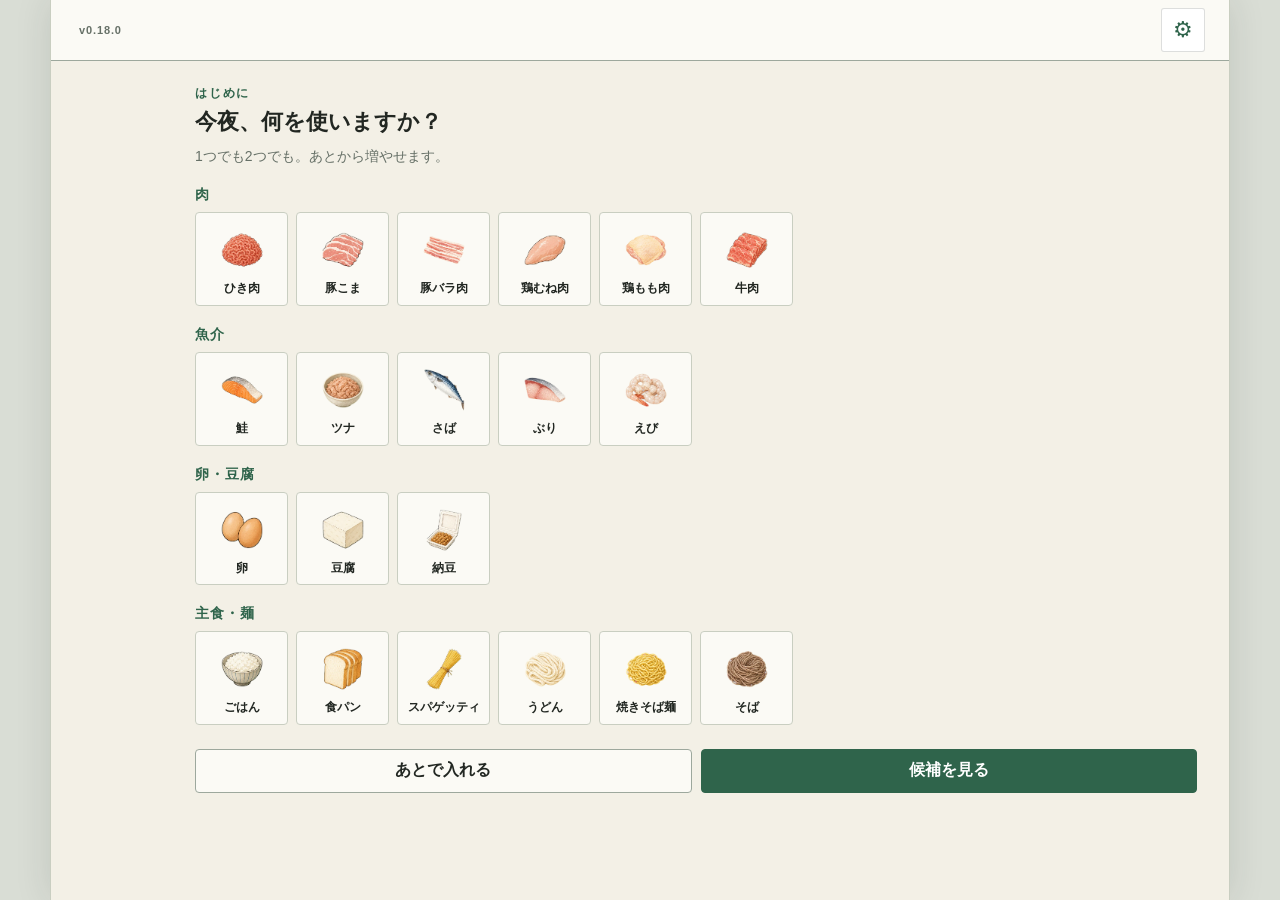
==== commit ceb06742: "Merge pull request #27 from aratama-ship-it/chore/p3-polish fix: 削除の文言・作る前の確認・買い物の空状態を整理し、イラストをWebPに" ====
--- a/index.html
+++ b/index.html
@@ -13,10 +13,10 @@
   <meta name="mobile-web-app-capable" content="yes">
   <meta name="apple-mobile-web-app-status-bar-style" content="default">
   <meta name="apple-mobile-web-app-title" content="冷蔵庫の現在地">
-  <link rel="stylesheet" href="styles.css?v=06b515fe">
+  <link rel="stylesheet" href="styles.css?v=16bbc1c1">
   <script src="vendor/tesseract/tesseract.min.js?v=7.0.0" defer></script>
   <script src="recipe-expansion.js?v=3e0c5a6c" defer></script>
-  <script src="app.js?v=1429045e" defer></script>
+  <script src="app.js?v=60cca687" defer></script>
   <!--
     起動の読み込み画面は、外部CSS（styles.css）が届く前から出したいので、
     ここだけ色を直書きしている（:root の変数に頼らない）。回線が細いときほど
@@ -345,7 +345,7 @@
           </form>
         </details>
 
-        <details class="shopping-accordion shopping-recommendations">
+        <details class="shopping-accordion shopping-recommendations" id="shopping-recommendations-panel">
           <summary class="shopping-accordion-summary">
             <span>
               <span class="eyebrow">冷蔵庫との組み合わせ</span>
@@ -663,11 +663,14 @@
         </label>
 
         <div class="dialog-actions">
-          <button class="button button-consume" type="button" id="consume-ingredient" hidden>履歴あり削除（使い切った）</button>
-          <button class="button button-discard" type="button" id="discard-ingredient" hidden>履歴あり削除（廃棄した）</button>
-          <button class="button button-danger" type="button" id="delete-ingredient" hidden>完全削除（履歴に残さない）</button>
+          <!-- 「履歴あり削除（使い切った）」は仕組みの説明だった。ふだん使う2つは
+               起きたことをそのまま言う。履歴に残さない消し方は取り返しがつかない
+               ぶん頻度も低いので、いちばん下の小さなリンクへ下げる。 -->
+          <button class="button button-consume" type="button" id="consume-ingredient" hidden>使い切った</button>
+          <button class="button button-discard" type="button" id="discard-ingredient" hidden>捨てた</button>
           <button class="button button-secondary" type="button" id="cancel-dialog">キャンセル</button>
           <button class="button button-primary" type="submit">保存</button>
+          <button class="dialog-danger-link" type="button" id="delete-ingredient" hidden>履歴に残さず消す</button>
         </div>
       </section>
     </form>
@@ -758,11 +761,13 @@
         </div>
         <div id="cook-confirm-ingredients"></div>
 
-        <section class="cook-extra-section" aria-labelledby="cook-extra-title">
-          <div class="cook-extra-heading">
+        <!-- レシピ外の食材を足すのは毎回ではないので、畳んでおく。
+             確認すべき行（最低限必要）を押し下げないため。 -->
+        <details class="cook-extra-section" aria-labelledby="cook-extra-title">
+          <summary class="cook-extra-heading">
             <h4 id="cook-extra-title">ついでに使う食材</h4>
             <small>レシピ外の食材や、追加で使う分</small>
-          </div>
+          </summary>
           <div class="cook-extra-add">
             <label>
               食材
@@ -778,7 +783,7 @@
             <button class="button button-secondary" type="button" id="cook-extra-add">追加</button>
           </div>
           <ul class="cook-extra-list" id="cook-extra-list"></ul>
-        </section>
+        </details>
       </section>
 
       <p class="cook-confirm-message" id="cook-confirm-message" aria-live="polite"></p>
--- a/styles.css
+++ b/styles.css
@@ -477,12 +477,6 @@
 .button-secondary {
   background: var(--paper-raised);
   color: var(--ink);
-}
-
-.button-danger {
-  border-color: var(--warm);
-  background: transparent;
-  color: var(--warm);
 }
 
 .button-consume {
@@ -1419,56 +1413,56 @@
 }
 
 .ingredient-illustration {
-  background-image: url("assets/ingredient-atlas.png?v=88d31a73");
+  background-image: url("assets/ingredient-atlas.webp?v=31a19d9e");
   background-repeat: no-repeat;
   background-position: var(--atlas-x) var(--atlas-y);
   background-size: 440% 330%;
 }
 
 .ingredient-illustration-everyday {
-  background-image: url("assets/ingredient-atlas-everyday.png?v=bc7f66c4");
+  background-image: url("assets/ingredient-atlas-everyday.webp?v=da41f84f");
 }
 
 .ingredient-illustration-recipe {
-  background-image: url("assets/ingredient-atlas-recipe.png?v=a17fe1b1");
+  background-image: url("assets/ingredient-atlas-recipe.webp?v=e4f11e2b");
 }
 
 .ingredient-illustration-expanded {
-  background-image: url("assets/ingredient-atlas-expanded.png?v=e2436af4");
+  background-image: url("assets/ingredient-atlas-expanded.webp?v=7be4e337");
 }
 
 /* 5枚目以降の受け口。画像を assets/ へ置き、app.js の INGREDIENT_ILLUSTRATIONS へ
    `id: [列, 行, "s05"]` の形で登録すると有効になる。
    新しいシートは 1254 × 940 px で作る（1254×1254 だと縦へ約33%潰れる）。
    寸法と品目は assets/ATLAS_SPEC.md と assets/ATLAS_GENERATION_BRIEF.md を参照。 */
-.ingredient-illustration-s05 { background-image: url("assets/ingredient-atlas-05.png?v=a6fe7fea"); }
-.ingredient-illustration-s06 { background-image: url("assets/ingredient-atlas-06.png?v=a73079d6"); }
-.ingredient-illustration-s07 { background-image: url("assets/ingredient-atlas-07.png?v=00d75631"); }
-.ingredient-illustration-s08 { background-image: url("assets/ingredient-atlas-08.png?v=2585f34f"); }
-.ingredient-illustration-s09 { background-image: url("assets/ingredient-atlas-09.png?v=6170bb9c"); }
-.ingredient-illustration-s10 { background-image: url("assets/ingredient-atlas-10.png?v=057e90ba"); }
-.ingredient-illustration-s11 { background-image: url("assets/ingredient-atlas-11.png?v=133139e9"); }
-.ingredient-illustration-s12 { background-image: url("assets/ingredient-atlas-12.png?v=ac0185e3"); }
-.ingredient-illustration-s13 { background-image: url("assets/ingredient-atlas-13.png?v=cb446469"); }
-.ingredient-illustration-s14 { background-image: url("assets/ingredient-atlas-14.png?v=b922cb1c"); }
-.ingredient-illustration-s15 { background-image: url("assets/ingredient-atlas-15.png?v=638b1fd8"); }
-.ingredient-illustration-s16 { background-image: url("assets/ingredient-atlas-16.png?v=bf674109"); }
-.ingredient-illustration-s17 { background-image: url("assets/ingredient-atlas-17.png?v=6ab1bef0"); }
-.ingredient-illustration-s18 { background-image: url("assets/ingredient-atlas-18.png?v=ec5579f3"); }
-.ingredient-illustration-s19 { background-image: url("assets/ingredient-atlas-19.png?v=04dfd262"); }
-.ingredient-illustration-s20 { background-image: url("assets/ingredient-atlas-20.png?v=17abb3c5"); }
-.ingredient-illustration-s21 { background-image: url("assets/ingredient-atlas-21.png?v=e14e7145"); }
-.ingredient-illustration-s22 { background-image: url("assets/ingredient-atlas-22.png?v=5f2078f8"); }
-.ingredient-illustration-s23 { background-image: url("assets/ingredient-atlas-23.png?v=2be948ef"); }
-.ingredient-illustration-s24 { background-image: url("assets/ingredient-atlas-24.png?v=583fccf8"); }
-.ingredient-illustration-s25 { background-image: url("assets/ingredient-atlas-25.png?v=9d884d1b"); }
-.ingredient-illustration-s26 { background-image: url("assets/ingredient-atlas-26.png?v=067e0e8f"); }
-.ingredient-illustration-s27 { background-image: url("assets/ingredient-atlas-27.png?v=937b8558"); }
-.ingredient-illustration-s28 { background-image: url("assets/ingredient-atlas-28.png?v=3dc466e1"); }
-.ingredient-illustration-s29 { background-image: url("assets/ingredient-atlas-29.png?v=2531aa11"); }
-.ingredient-illustration-s30 { background-image: url("assets/ingredient-atlas-30.png?v=079282db"); }
-.ingredient-illustration-s31 { background-image: url("assets/ingredient-atlas-31.png?v=a085f551"); }
-.ingredient-illustration-s32 { background-image: url("assets/ingredient-atlas-32.png?v=31734dfa"); }
+.ingredient-illustration-s05 { background-image: url("assets/ingredient-atlas-05.webp?v=3328fdf6"); }
+.ingredient-illustration-s06 { background-image: url("assets/ingredient-atlas-06.webp?v=c4dca465"); }
+.ingredient-illustration-s07 { background-image: url("assets/ingredient-atlas-07.webp?v=54722a37"); }
+.ingredient-illustration-s08 { background-image: url("assets/ingredient-atlas-08.webp?v=2719b3e9"); }
+.ingredient-illustration-s09 { background-image: url("assets/ingredient-atlas-09.webp?v=a68a4d32"); }
+.ingredient-illustration-s10 { background-image: url("assets/ingredient-atlas-10.webp?v=1b238fc8"); }
+.ingredient-illustration-s11 { background-image: url("assets/ingredient-atlas-11.webp?v=82bbdcf1"); }
+.ingredient-illustration-s12 { background-image: url("assets/ingredient-atlas-12.webp?v=ec09a536"); }
+.ingredient-illustration-s13 { background-image: url("assets/ingredient-atlas-13.webp?v=9bd2a61a"); }
+.ingredient-illustration-s14 { background-image: url("assets/ingredient-atlas-14.webp?v=d6cd91f0"); }
+.ingredient-illustration-s15 { background-image: url("assets/ingredient-atlas-15.webp?v=be44d487"); }
+.ingredient-illustration-s16 { background-image: url("assets/ingredient-atlas-16.webp?v=549a9ffe"); }
+.ingredient-illustration-s17 { background-image: url("assets/ingredient-atlas-17.webp?v=ae572c8c"); }
+.ingredient-illustration-s18 { background-image: url("assets/ingredient-atlas-18.webp?v=cfb90865"); }
+.ingredient-illustration-s19 { background-image: url("assets/ingredient-atlas-19.webp?v=0e15b5ee"); }
+.ingredient-illustration-s20 { background-image: url("assets/ingredient-atlas-20.webp?v=bd6bbc6a"); }
+.ingredient-illustration-s21 { background-image: url("assets/ingredient-atlas-21.webp?v=89c36bb8"); }
+.ingredient-illustration-s22 { background-image: url("assets/ingredient-atlas-22.webp?v=5d8049c9"); }
+.ingredient-illustration-s23 { background-image: url("assets/ingredient-atlas-23.webp?v=dfd2ee98"); }
+.ingredient-illustration-s24 { background-image: url("assets/ingredient-atlas-24.webp?v=7353a216"); }
+.ingredient-illustration-s25 { background-image: url("assets/ingredient-atlas-25.webp?v=d7e5098e"); }
+.ingredient-illustration-s26 { background-image: url("assets/ingredient-atlas-26.webp?v=d9f6ae75"); }
+.ingredient-illustration-s27 { background-image: url("assets/ingredient-atlas-27.webp?v=bd855679"); }
+.ingredient-illustration-s28 { background-image: url("assets/ingredient-atlas-28.webp?v=eb3f85b4"); }
+.ingredient-illustration-s29 { background-image: url("assets/ingredient-atlas-29.webp?v=01fc96a5"); }
+.ingredient-illustration-s30 { background-image: url("assets/ingredient-atlas-30.webp?v=9a15f4fb"); }
+.ingredient-illustration-s31 { background-image: url("assets/ingredient-atlas-31.webp?v=28701d5c"); }
+.ingredient-illustration-s32 { background-image: url("assets/ingredient-atlas-32.webp?v=7ef50cd2"); }
 
 .ingredient-initial {
   display: grid;
@@ -1602,7 +1596,7 @@
 .row-actions {
   grid-column: 1 / -1;
   display: grid;
-  grid-template-columns: repeat(4, minmax(0, 1fr));
+  grid-template-columns: repeat(3, minmax(0, 1fr));
   gap: 2px;
   margin: 0;
 }
@@ -1625,10 +1619,6 @@
 
 .row-action.is-priority {
   border-bottom-color: var(--warm);
-  color: var(--warm);
-}
-
-.row-action.is-delete {
   color: var(--warm);
 }
 
@@ -4130,14 +4120,65 @@
   border-top: 1px dashed var(--line-strong);
 }
 
+/* summary になったので、開閉できることが分かる見た目にする */
 .cook-extra-heading {
   display: flex;
+  flex-wrap: wrap;
   align-items: baseline;
   justify-content: space-between;
-  gap: 8px;
+  gap: 2px 8px;
+  min-height: 44px;
+  padding-block: 8px;
+  cursor: pointer;
+  list-style: none;
+}
+
+.cook-extra-heading::-webkit-details-marker {
+  display: none;
+}
+
+.cook-extra-heading::after {
+  flex: none;
+  align-self: center;
+  color: var(--leaf);
+  content: "＋";
+  font-size: var(--icon-sm);
+  font-weight: 700;
+  line-height: 1;
+}
+
+.cook-extra-section[open] > .cook-extra-heading::after {
+  content: "−";
+}
+
+.cook-extra-heading:focus-visible {
+  outline: 3px solid rgb(47 100 75 / 35%);
+  outline-offset: 2px;
+}
+
+/* いま無い「あるとより良い」。選べないので既定では畳む */
+.cook-optional-missing > summary {
+  min-height: 44px;
+  padding-block: 10px;
+  color: var(--muted);
+  cursor: pointer;
+  font-size: var(--fs-caption);
+  font-weight: 700;
+}
+
+.cook-optional-missing > summary:focus-visible {
+  outline: 3px solid rgb(47 100 75 / 35%);
+  outline-offset: 2px;
+}
+
+/* 見出しと注記を1行へ押し込むと、どちらも1〜2文字で折り返す。
+   注記は次の行へ落とす。 */
+.cook-extra-heading h4 {
+  flex: none;
 }
 
 .cook-extra-heading small {
+  flex: 1 0 100%;
   color: var(--muted);
   font-size: var(--fs-caption);
 }
@@ -4525,9 +4566,33 @@
 }
 
 .dialog-actions .button-consume:not([hidden]),
-.dialog-actions .button-discard:not([hidden]),
-.dialog-actions .button-danger:not([hidden]) {
+.dialog-actions .button-discard:not([hidden]) {
   grid-column: 1 / -1;
+}
+
+/* 履歴を残さない消し方。取り返しがつかないぶん頻度も低いので、
+   ボタンの見た目をやめて最下段の小さなリンクにする。 */
+.dialog-danger-link {
+  grid-column: 1 / -1;
+  justify-self: center;
+  min-height: 44px;
+  padding: 0 8px;
+  border: 0;
+  background: transparent;
+  color: var(--warm);
+  font-size: var(--fs-caption);
+  font-weight: 700;
+  text-decoration: underline;
+  text-underline-offset: 3px;
+}
+
+.dialog-danger-link[hidden] {
+  display: none;
+}
+
+.dialog-danger-link:hover,
+.dialog-danger-link:focus-visible {
+  color: #8f3d26;
 }
 
 .receipt-dialog {
@@ -5647,13 +5712,13 @@
   height: 108px;
 }
 
-.recipe-illustration-r01 { background-image: url("assets/recipe-atlas-01.png?v=49aa34ae"); }
-.recipe-illustration-r02 { background-image: url("assets/recipe-atlas-02.png?v=34e415a7"); }
-.recipe-illustration-r03 { background-image: url("assets/recipe-atlas-03.png?v=f5cb757d"); }
-.recipe-illustration-r04 { background-image: url("assets/recipe-atlas-04.png?v=92789d12"); }
-.recipe-illustration-r05 { background-image: url("assets/recipe-atlas-05.png?v=b0ff315f"); }
-.recipe-illustration-r06 { background-image: url("assets/recipe-atlas-06.png?v=3cbfca29"); }
-.recipe-illustration-r07 { background-image: url("assets/recipe-atlas-07.png?v=e0c0cd58"); }
+.recipe-illustration-r01 { background-image: url("assets/recipe-atlas-01.webp?v=87ecc0ee"); }
+.recipe-illustration-r02 { background-image: url("assets/recipe-atlas-02.webp?v=ae6b989c"); }
+.recipe-illustration-r03 { background-image: url("assets/recipe-atlas-03.webp?v=bbd2c4c6"); }
+.recipe-illustration-r04 { background-image: url("assets/recipe-atlas-04.webp?v=ac461af4"); }
+.recipe-illustration-r05 { background-image: url("assets/recipe-atlas-05.webp?v=9ad89654"); }
+.recipe-illustration-r06 { background-image: url("assets/recipe-atlas-06.webp?v=ae43cada"); }
+.recipe-illustration-r07 { background-image: url("assets/recipe-atlas-07.webp?v=bd9a9c07"); }
 
 /* ---- iPad mini / タブレット ------------------------------------------------
    スマホのUIをそのまま中央へ置くと左右が空くだけになるため、700px以上では
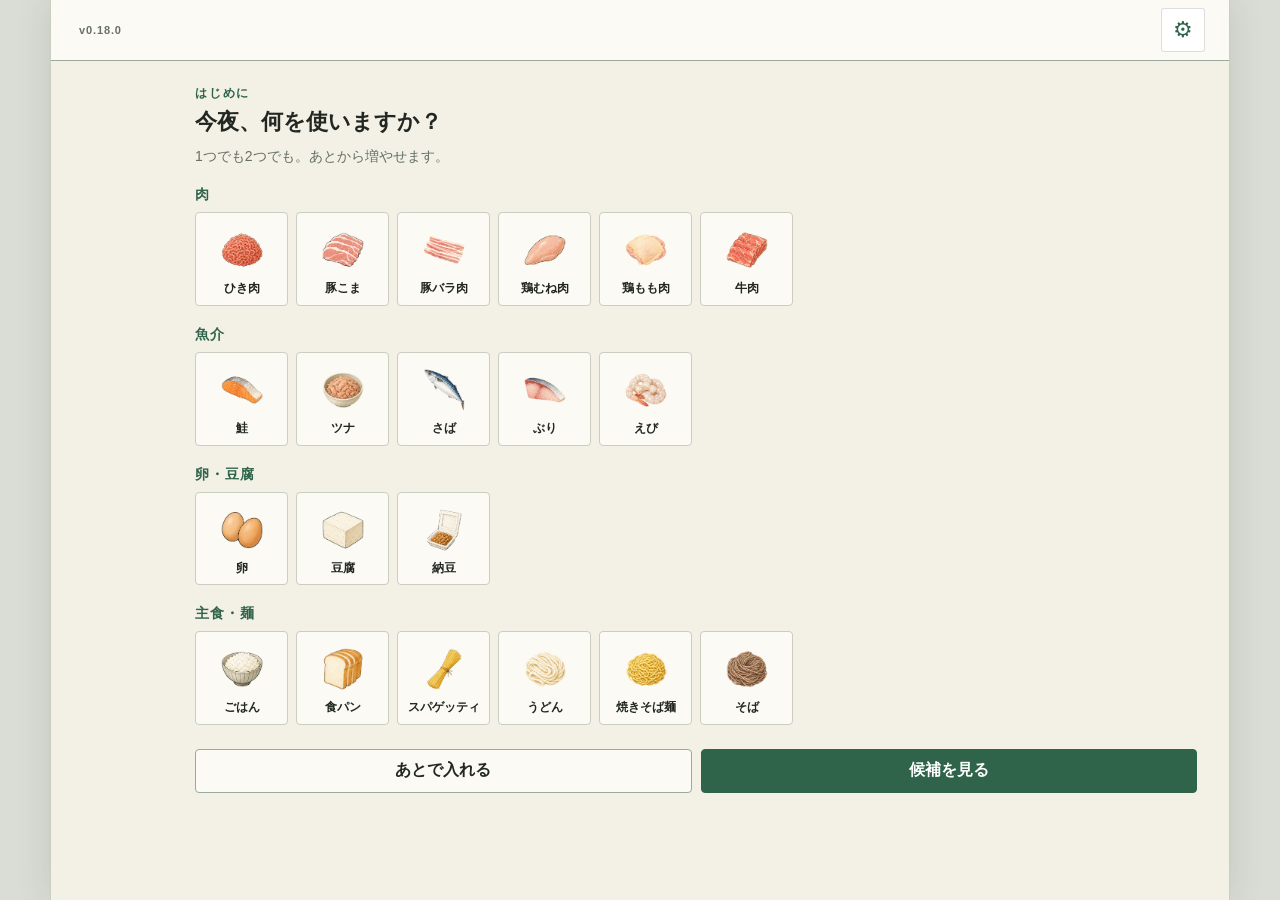
==== commit 189ec9af: "feat: 棚の列数を中身で変え、絵の下に食材の名前を出す 実機で見た本人の指摘が2つ。  1. 「中身が増えた際に横に4つしか並ばないとちょっと厳しい。自動で5つに    なったりするといい」 2." ====
--- a/index.html
+++ b/index.html
@@ -13,10 +13,10 @@
   <meta name="mobile-web-app-capable" content="yes">
   <meta name="apple-mobile-web-app-status-bar-style" content="default">
   <meta name="apple-mobile-web-app-title" content="冷蔵庫の現在地">
-  <link rel="stylesheet" href="styles.css?v=16bbc1c1">
+  <link rel="stylesheet" href="styles.css?v=7e6aeb82">
   <script src="vendor/tesseract/tesseract.min.js?v=7.0.0" defer></script>
   <script src="recipe-expansion.js?v=3e0c5a6c" defer></script>
-  <script src="app.js?v=60cca687" defer></script>
+  <script src="app.js?v=6a7590dc" defer></script>
   <!--
     起動の読み込み画面は、外部CSS（styles.css）が届く前から出したいので、
     ここだけ色を直書きしている（:root の変数に頼らない）。回線が細いときほど
--- a/styles.css
+++ b/styles.css
@@ -721,11 +721,13 @@
   color: #6d5133;
 }
 
-/* 4列・左詰め。以前は7列相当で1つ48pxしかなく、棚に点々と並ぶだけだった。
-   6品目までは同じ棚に入り、4つを超えたら同じ棚の中で折り返す（棚は縦に伸びる）。 */
+/* 列数は棚の中身で変わる（--shelf-cols を renderFridgeShelf が付ける）。
+   4品までは4列で大きく、5品・6品は5列・6列にして1行へ収める。
+   以前の4列固定だと5品目で折り返して棚が縦に伸び、埋まると厳しかった。 */
 .fridge-foods {
   display: grid;
-  grid-template-columns: repeat(4, minmax(0, 1fr));
+  /* 末尾の auto 列は「＋」の席。＋が無い棚では幅0になる */
+  grid-template-columns: repeat(var(--shelf-cols, 4), minmax(0, 1fr)) auto;
   justify-content: start;
   justify-items: center;
   align-items: end;
@@ -751,6 +753,26 @@
   touch-action: none;
   user-select: none;
   -webkit-user-select: none;
+}
+
+/* 絵の下の1行の名前。列が増えて枠が54pxまで縮んでも1行に収め、
+   入りきらない分は「…」で省く（6文字以上は FRIDGE_SHORT_NAMES の略称）。 */
+.fridge-food-name {
+  max-width: 100%;
+  margin-top: 2px;
+  overflow: hidden;
+  color: var(--ink);
+  font-size: var(--fs-caption);
+  font-weight: 700;
+  line-height: 1.2;
+  text-overflow: ellipsis;
+  white-space: nowrap;
+}
+
+/* 5列以上に詰まったときだけ11px。1枠が53px前後になり12pxでは4文字が入らない。
+   本人が「小さい文字で良い」と明示した箇所（シート §2 の例外表に記載）。 */
+.fridge-foods.is-dense .fridge-food-name {
+  font-size: var(--fs-micro);
 }
 
 .fridge-food::after {
@@ -856,14 +878,15 @@
   aspect-ratio: 1;
 }
 
+/* 格子の末尾の細い列に入る。食材と同じ幅を取ると列数の計算を狂わせるので、
+   押せる高さ（44px）だけ保って幅は36pxに絞る。 */
 .shelf-add-food {
   position: relative;
   display: grid;
   place-items: center;
   align-self: end;
-  width: 100%;
-  max-width: 56px;
-  min-height: 62px;
+  width: 36px;
+  min-height: 44px;
   padding: 1px 0 0;
   border: 0;
   background: transparent;
@@ -5724,9 +5747,15 @@
    スマホのUIをそのまま中央へ置くと左右が空くだけになるため、700px以上では
    幅を情報量へ戻す。縦向きは下部ナビを残して2列、横向きは左ナビ＋3列にする。 */
 @media (min-width: 700px) {
-  /* タブレットは幅が余る。食材の格子を広げて棚の空きを減らす */
+  /* タブレットは幅が余る。筐体を広げ（既定390px）、格子も広げる。
+     列数はスマホと同じく中身で決める */
+  .fridge-unit-tabs,
+  .fridge-appliance,
+  .food-consume-station {
+    width: min(100%, 640px);
+  }
+
   .fridge-foods {
-    grid-template-columns: repeat(6, minmax(0, 1fr));
     max-width: 560px;
   }
 
